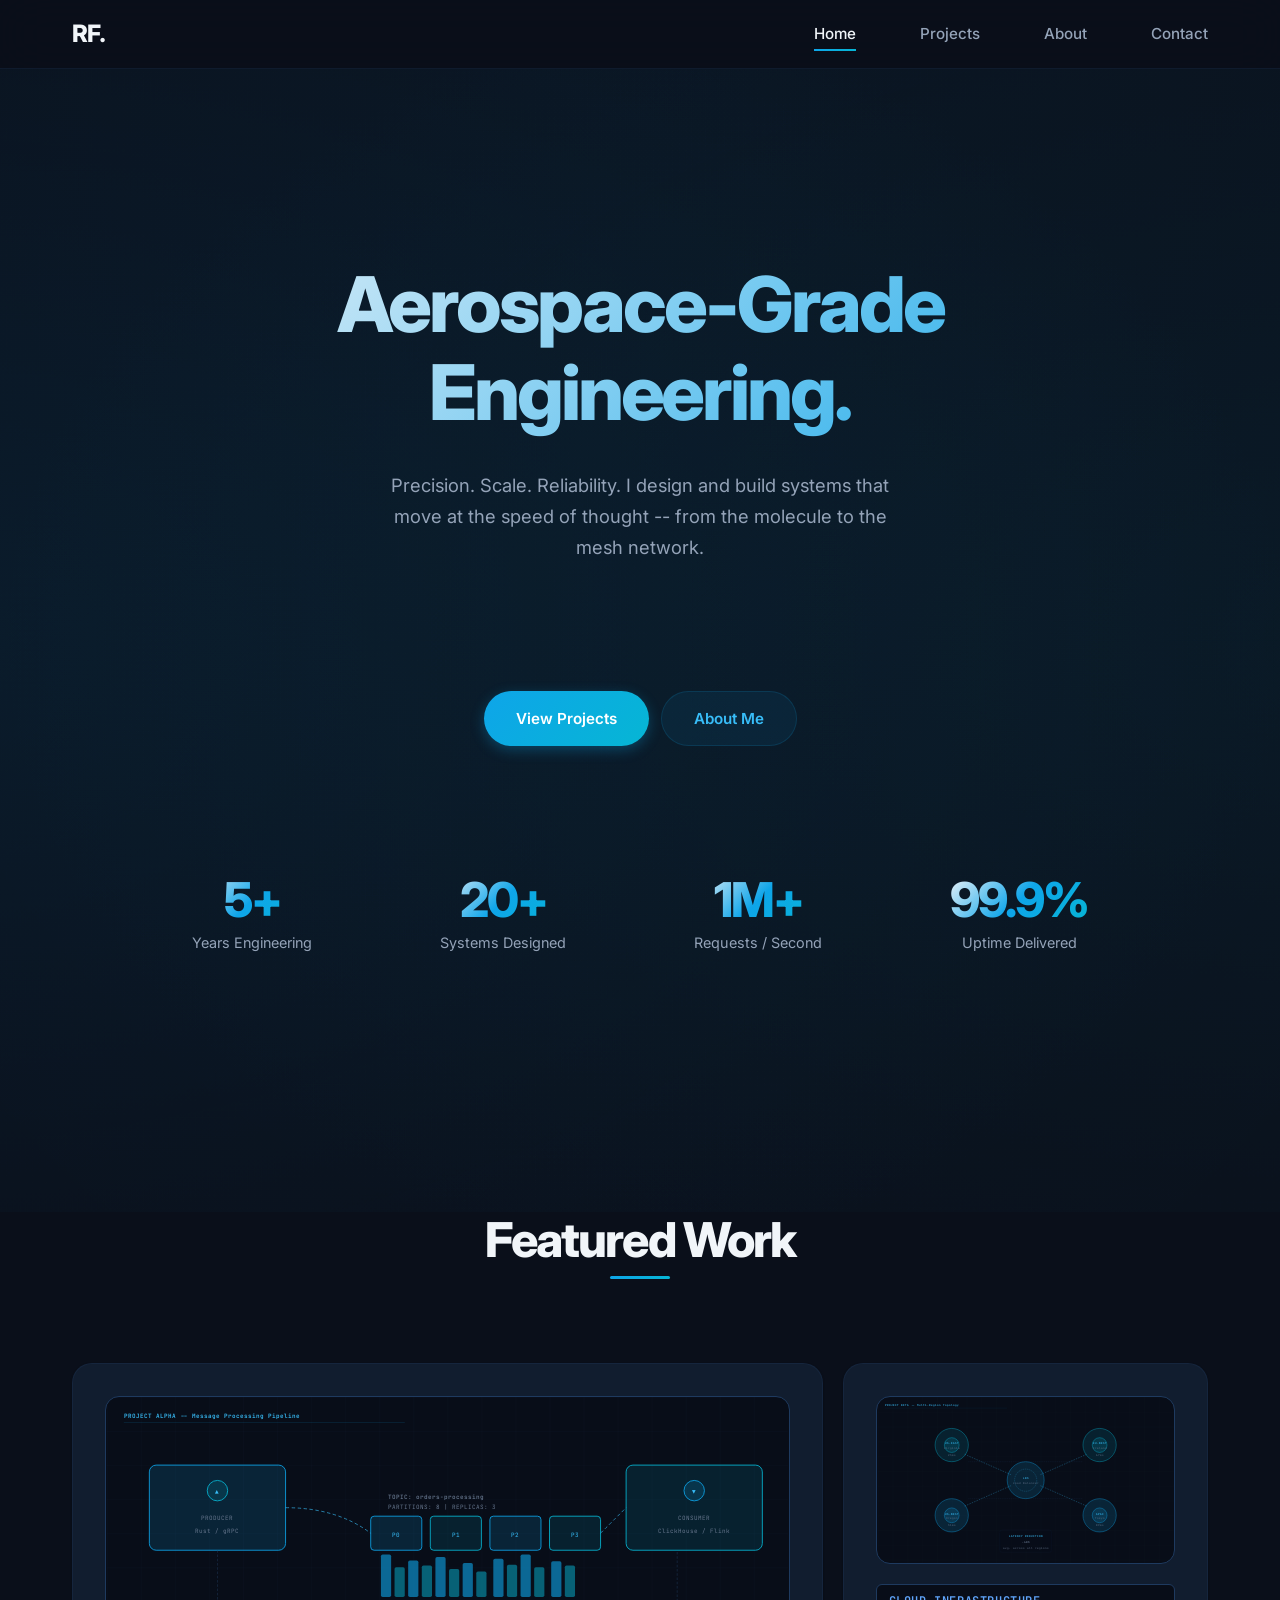
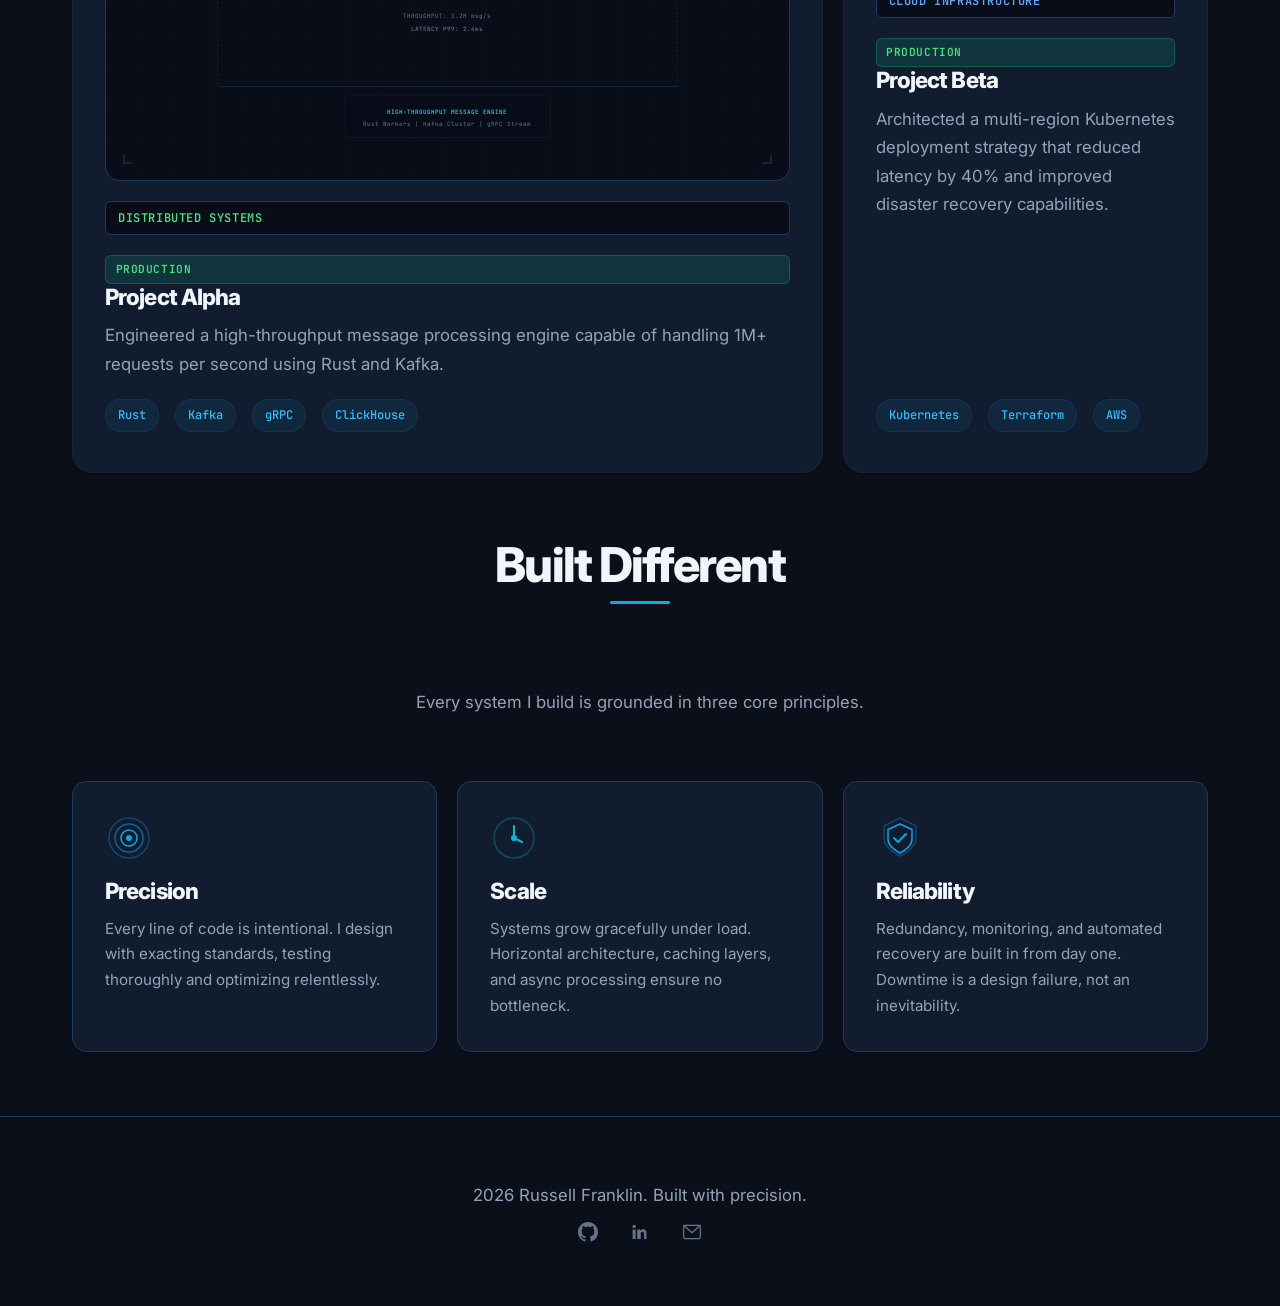
==== index.html @ c7a9e259 "Redesign portfolio with aerospace blue palette, SVG illustrations, and polished UI - Replace purple " ====
<!DOCTYPE html>
<html lang="en">
<head>
    <meta charset="UTF-8">
    <meta name="viewport" content="width=device-width, initial-scale=1.0">
    <meta name="description" content="Russell Franklin - Aerospace & Mechanical Engineering portfolio. Designing precision systems, distributed architectures, and high-performance infrastructure.">
    <title>Russell Franklin | Aerospace Engineering</title>
    <link rel="icon" type="image/svg+xml" href="data:image/svg+xml,<svg xmlns='http://www.w3.org/2000/svg' viewBox='0 0 100 100'><text y='.9em' font-size='90'>&#9881;</text></svg>">
    <link rel="stylesheet" href="css/styles.css">
    <link rel="preconnect" href="https://fonts.googleapis.com">
    <link rel="preconnect" href="https://fonts.gstatic.com" crossorigin>
    <link href="https://fonts.googleapis.com/css2?family=Inter:wght@400;500;600;800&family=JetBrains+Mono:wght@400;500&display=swap" rel="stylesheet">
</head>
<body>
    <header>
        <nav class="container">
            <a href="index.html" class="logo">RF.</a>
            <button class="hamburger" aria-label="Toggle navigation" aria-expanded="false">
                <span></span>
                <span></span>
                <span></span>
            </button>
            <ul class="nav-links">
                <li><a href="index.html" class="active">Home</a></li>
                <li><a href="projects.html">Projects</a></li>
                <li><a href="about.html">About</a></li>
                <li><a href="contact.html">Contact</a></li>
            </ul>
        </nav>
    </header>

    <main>
        <section class="hero">
            <div class="container">
                <h1>Aerospace-Grade<br>Engineering.</h1>
                <p>Precision. Scale. Reliability. I design and build systems that move at the speed of thought -- from the molecule to the mesh network.</p>
                <div class="hero-actions">
                    <a href="projects.html" class="btn btn-primary">View Projects</a>
                    <a href="about.html" class="btn btn-secondary">About Me</a>
                </div>

                <div class="stats-row">
                    <div class="stat-item">
                        <div class="stat-number">5+</div>
                        <div class="stat-label">Years Engineering</div>
                    </div>
                    <div class="stat-item">
                        <div class="stat-number">20+</div>
                        <div class="stat-label">Systems Designed</div>
                    </div>
                    <div class="stat-item">
                        <div class="stat-number">1M+</div>
                        <div class="stat-label">Requests / Second</div>
                    </div>
                    <div class="stat-item">
                        <div class="stat-number">99.9%</div>
                        <div class="stat-label">Uptime Delivered</div>
                    </div>
                </div>
            </div>
        </section>

        <section class="container">
            <div class="section-title">
                <h2>Featured Work</h2>
            </div>
            <div class="bento-grid">
                <div class="card grid-span-2">
                    <div class="project-illustration">
                        <svg viewBox="0 0 800 450" xmlns="http://www.w3.org/2000/svg">
                            <!-- Grid background -->
                            <defs>
                                <pattern id="grid1" width="40" height="40" patternUnits="userSpaceOnUse">
                                    <path d="M 40 0 L 0 0 0 40" fill="none" stroke="rgba(30,58,95,0.25)" stroke-width="0.5"/>
                                </pattern>
                            </defs>
                            <rect width="800" height="450" fill="url(#grid1)"/>

                            <!-- Title -->
                            <text x="20" y="25" class="dwg-accent-text" font-size="10" font-weight="600">PROJECT ALPHA -- Message Processing Pipeline</text>
                            <line x1="20" y1="30" x2="350" y2="30" stroke="var(--color-accent)" stroke-width="0.5" opacity="0.3"/>

                            <!-- Producer node -->
                            <rect x="50" y="80" width="160" height="100" rx="8" class="dwg-fill" fill="rgba(14,165,233,0.1)" stroke="var(--color-accent)" stroke-width="1.5"/>
                            <circle cx="130" cy="110" r="12" class="dwg-fill-teal" fill="rgba(6,182,212,0.15)" stroke="var(--color-accent-teal)" stroke-width="1"/>
                            <text x="130" y="114" class="dwg-accent-text" text-anchor="middle" font-size="8">&#9650;</text>
                            <text x="130" y="145" class="dwg-text" text-anchor="middle">PRODUCER</text>
                            <text x="130" y="160" class="dwg-text" text-anchor="middle" fill="var(--color-text-subtle)" font-size="6">Rust / gRPC</text>

                            <!-- Topic partitions -->
                            <text x="330" y="120" class="dwg-text" font-size="8" font-weight="600">TOPIC: orders-processing</text>
                            <text x="330" y="132" class="dwg-text" fill="var(--color-text-subtle)" font-size="6">PARTITIONS: 8 | REPLICAS: 3</text>

                            <!-- Partition boxes -->
                            <rect x="310" y="140" width="60" height="40" rx="4" class="dwg-fill" fill="rgba(14,165,233,0.08)" stroke="var(--color-accent)" stroke-width="1"/>
                            <text x="340" y="164" class="dwg-accent-text" text-anchor="middle" font-size="7" font-family="'JetBrains Mono', monospace">P0</text>
                            <rect x="380" y="140" width="60" height="40" rx="4" class="dwg-fill-teal" fill="rgba(6,182,212,0.08)" stroke="var(--color-accent-teal)" stroke-width="1"/>
                            <text x="410" y="164" class="dwg-accent-text" text-anchor="middle" font-size="7" font-family="'JetBrains Mono', monospace">P1</text>
                            <rect x="450" y="140" width="60" height="40" rx="4" class="dwg-fill" fill="rgba(14,165,233,0.08)" stroke="var(--color-accent)" stroke-width="1"/>
                            <text x="480" y="164" class="dwg-accent-text" text-anchor="middle" font-size="7" font-family="'JetBrains Mono', monospace">P2</text>
                            <rect x="520" y="140" width="60" height="40" rx="4" class="dwg-fill-teal" fill="rgba(6,182,212,0.08)" stroke="var(--color-accent-teal)" stroke-width="1"/>
                            <text x="550" y="164" class="dwg-accent-text" text-anchor="middle" font-size="7" font-family="'JetBrains Mono', monospace">P3</text>

                            <!-- Partition bars (throughput visualization) -->
                            <rect x="322" y="185" width="12" height="50" class="dwg-bar" rx="2"/>
                            <rect x="338" y="200" width="12" height="35" class="dwg-bar-teal" rx="2"/>
                            <rect x="354" y="192" width="12" height="43" class="dwg-bar" rx="2"/>
                            <rect x="370" y="198" width="12" height="37" class="dwg-bar-teal" rx="2"/>
                            <rect x="386" y="188" width="12" height="47" class="dwg-bar" rx="2"/>
                            <rect x="402" y="202" width="12" height="33" class="dwg-bar-teal" rx="2"/>
                            <rect x="418" y="195" width="12" height="40" class="dwg-bar" rx="2"/>
                            <rect x="434" y="205" width="12" height="30" class="dwg-bar-teal" rx="2"/>
                            <rect x="454" y="190" width="12" height="45" class="dwg-bar" rx="2"/>
                            <rect x="470" y="197" width="12" height="38" class="dwg-bar-teal" rx="2"/>
                            <rect x="486" y="185" width="12" height="50" class="dwg-bar" rx="2"/>
                            <rect x="502" y="200" width="12" height="35" class="dwg-bar-teal" rx="2"/>
                            <rect x="522" y="193" width="12" height="42" class="dwg-bar" rx="2"/>
                            <rect x="538" y="198" width="12" height="37" class="dwg-bar-teal" rx="2"/>

                            <!-- Consumer nodes -->
                            <rect x="610" y="80" width="160" height="100" rx="8" class="dwg-fill-teal" fill="rgba(6,182,212,0.1)" stroke="var(--color-accent-teal)" stroke-width="1.5"/>
                            <circle cx="690" cy="110" r="12" class="dwg-fill" fill="rgba(14,165,233,0.15)" stroke="var(--color-accent)" stroke-width="1"/>
                            <text x="690" y="114" class="dwg-accent-text" text-anchor="middle" font-size="8">&#9660;</text>
                            <text x="690" y="145" class="dwg-text" text-anchor="middle">CONSUMER</text>
                            <text x="690" y="160" class="dwg-text" text-anchor="middle" fill="var(--color-text-subtle)" font-size="6">ClickHouse / Flink</text>

                            <!-- Flow arrows -->
                            <path d="M 210 130 Q 270 130 310 160" class="dwg-accent-light" stroke-dasharray="5 3"/>
                            <path d="M 580 160 Q 600 140 610 130" class="dwg-accent-light" stroke-dasharray="5 3"/>

                            <!-- Throughput annotation -->
                            <text x="400" y="260" class="dwg-text" text-anchor="middle" font-size="8">THROUGHPUT: 1.2M msg/s</text>
                            <text x="400" y="275" class="dwg-text" text-anchor="middle" font-size="8" fill="var(--color-accent)" font-weight="500">LATENCY P99: 2.4ms</text>

                            <!-- Connection lines -->
                            <line x1="130" y1="180" x2="130" y2="340" class="dwg-line" stroke-dasharray="3 2"/>
                            <line x1="130" y1="340" x2="670" y2="340" class="dwg-line"/>
                            <line x1="670" y1="340" x2="670" y2="180" class="dwg-line" stroke-dasharray="3 2"/>

                            <!-- Bottom annotation box -->
                            <rect x="280" y="350" width="240" height="50" rx="6" fill="rgba(8,13,24,0.6)" stroke="rgba(30,58,95,0.3)" stroke-width="1"/>
                            <text x="400" y="372" class="dwg-accent-text" text-anchor="middle" font-size="7" font-weight="600">HIGH-THROUGHPUT MESSAGE ENGINE</text>
                            <text x="400" y="387" class="dwg-text" text-anchor="middle" font-size="6">Rust Workers | Kafka Cluster | gRPC Stream</text>

                            <!-- Decorative corner marks -->
                            <path d="M 20 420 L 20 430 L 30 430" class="dwg-accent" stroke-width="1" opacity="0.3"/>
                            <path d="M 780 420 L 780 430 L 770 430" class="dwg-accent" stroke-width="1" opacity="0.3"/>
                        </svg>
                    </div>
                    <span class="metric-badge" style="color: #4ade80;">Distributed Systems</span>
                    <span class="status-badge status-production">Production</span>
                    <h3>Project Alpha</h3>
                    <p>Engineered a high-throughput message processing engine capable of handling 1M+ requests per second using Rust and Kafka.</p>
                    <div style="display: flex; flex-wrap: wrap; gap: 0.5rem;">
                        <span class="tech-badge">Rust</span>
                        <span class="tech-badge">Kafka</span>
                        <span class="tech-badge">gRPC</span>
                        <span class="tech-badge">ClickHouse</span>
                    </div>
                </div>

                <div class="card">
                    <div class="project-illustration">
                        <svg viewBox="0 0 800 450" xmlns="http://www.w3.org/2000/svg">
                            <defs>
                                <pattern id="grid2" width="40" height="40" patternUnits="userSpaceOnUse">
                                    <path d="M 40 0 L 0 0 0 40" fill="none" stroke="rgba(30,58,95,0.25)" stroke-width="0.5"/>
                                </pattern>
                            </defs>
                            <rect width="800" height="450" fill="url(#grid2)"/>

                            <text x="20" y="25" class="dwg-accent-text" font-size="10" font-weight="600">PROJECT BETA -- Multi-Region Topology</text>
                            <line x1="20" y1="30" x2="350" y2="30" stroke="var(--color-accent)" stroke-width="0.5" opacity="0.3"/>

                            <!-- Central hub -->
                            <circle cx="400" cy="225" r="50" class="dwg-fill" fill="rgba(14,165,233,0.1)" stroke="var(--color-accent)" stroke-width="2"/>
                            <circle cx="400" cy="225" r="30" fill="none" stroke="var(--color-accent-light)" stroke-width="1" stroke-dasharray="4 2" opacity="0.5"/>
                            <text x="400" y="222" class="dwg-accent-text" text-anchor="middle" font-size="9" font-weight="600">LBS</text>
                            <text x="400" y="236" class="dwg-text" text-anchor="middle" font-size="6">Load Balancer</text>

                            <!-- Region circles -->
                            <!-- US-East -->
                            <circle cx="200" cy="130" r="45" class="dwg-fill-teal" fill="rgba(6,182,212,0.08)" stroke="var(--color-accent-teal)" stroke-width="1.5"/>
                            <circle cx="200" cy="130" r="20" fill="rgba(6,182,212,0.15)" stroke="var(--color-accent-teal)" stroke-width="1"/>
                            <text x="200" y="128" class="dwg-accent-text" text-anchor="middle" font-size="8" font-weight="600">US-EAST</text>
                            <text x="200" y="140" class="dwg-text" text-anchor="middle" font-size="6">Virginia</text>
                            <text x="200" y="160" class="dwg-text" text-anchor="middle" font-size="6" fill="var(--color-accent)">23ms</text>

                            <!-- US-West -->
                            <circle cx="200" cy="320" r="45" class="dwg-fill" fill="rgba(14,165,233,0.08)" stroke="var(--color-accent)" stroke-width="1.5"/>
                            <circle cx="200" cy="320" r="20" fill="rgba(14,165,233,0.15)" stroke="var(--color-accent)" stroke-width="1"/>
                            <text x="200" y="318" class="dwg-accent-text" text-anchor="middle" font-size="8" font-weight="600">US-WEST</text>
                            <text x="200" y="330" class="dwg-text" text-anchor="middle" font-size="6">Oregon</text>
                            <text x="200" y="350" class="dwg-text" text-anchor="middle" font-size="6" fill="var(--color-accent)">31ms</text>

                            <!-- EU-West -->
                            <circle cx="600" cy="130" r="45" class="dwg-fill-teal" fill="rgba(6,182,212,0.08)" stroke="var(--color-accent-teal)" stroke-width="1.5"/>
                            <circle cx="600" cy="130" r="20" fill="rgba(6,182,212,0.15)" stroke="var(--color-accent-teal)" stroke-width="1"/>
                            <text x="600" y="128" class="dwg-accent-text" text-anchor="middle" font-size="8" font-weight="600">EU-WEST</text>
                            <text x="600" y="140" class="dwg-text" text-anchor="middle" font-size="6">Ireland</text>
                            <text x="600" y="160" class="dwg-text" text-anchor="middle" font-size="6" fill="var(--color-accent)">67ms</text>

                            <!-- APAC -->
                            <circle cx="600" cy="320" r="45" class="dwg-fill" fill="rgba(14,165,233,0.08)" stroke="var(--color-accent)" stroke-width="1.5"/>
                            <circle cx="600" cy="320" r="20" fill="rgba(14,165,233,0.15)" stroke="var(--color-accent)" stroke-width="1"/>
                            <text x="600" y="318" class="dwg-accent-text" text-anchor="middle" font-size="8" font-weight="600">APAC</text>
                            <text x="600" y="330" class="dwg-text" text-anchor="middle" font-size="6">Tokyo</text>
                            <text x="600" y="350" class="dwg-text" text-anchor="middle" font-size="6" fill="var(--color-accent)">89ms</text>

                            <!-- Connection lines -->
                            <line x1="235" y1="155" x2="360" y2="210" class="dwg-accent-light" stroke-width="1"/>
                            <line x1="235" y1="295" x2="360" y2="240" class="dwg-accent-light" stroke-width="1"/>
                            <line x1="565" y1="155" x2="440" y2="210" class="dwg-accent-light" stroke-width="1"/>
                            <line x1="565" y1="295" x2="440" y2="240" class="dwg-accent-light" stroke-width="1"/>

                            <!-- Cross-regional lines -->
                            <line x1="245" y1="175" x2="555" y2="175" class="dwg-line" stroke-dasharray="3 2"/>
                            <line x1="245" y1="275" x2="555" y2="275" class="dwg-line" stroke-dasharray="3 2"/>

                            <!-- Latency stats -->
                            <rect x="330" y="360" width="140" height="60" rx="6" fill="rgba(8,13,24,0.6)" stroke="rgba(30,58,95,0.3)" stroke-width="1"/>
                            <text x="400" y="380" class="dwg-accent-text" text-anchor="middle" font-size="7" font-weight="600">LATENCY REDUCTION</text>
                            <text x="400" y="395" class="dwg-text" text-anchor="middle" font-size="14" font-weight="800" fill="var(--color-accent)">-40%</text>
                            <text x="400" y="410" class="dwg-text" text-anchor="middle" font-size="6">avg. across all regions</text>
                        </svg>
                    </div>
                    <span class="metric-badge" style="color: #60a5fa;">Cloud Infrastructure</span>
                    <span class="status-badge status-production">Production</span>
                    <h3>Project Beta</h3>
                    <p>Architected a multi-region Kubernetes deployment strategy that reduced latency by 40% and improved disaster recovery capabilities.</p>
                    <div style="display: flex; flex-wrap: wrap; gap: 0.5rem;">
                        <span class="tech-badge">Kubernetes</span>
                        <span class="tech-badge">Terraform</span>
                        <span class="tech-badge">AWS</span>
                    </div>
                </div>
            </div>
        </section>

        <section class="container">
            <div class="section-title">
                <h2>Built Different</h2>
            </div>
            <p class="text-center" style="max-width: 600px; margin: 0 auto 3rem auto;">
                Every system I build is grounded in three core principles.
            </p>
            <div class="bento-grid">
                <div class="card feature-item">
                    <svg width="48" height="48" viewBox="0 0 48 48" fill="none" xmlns="http://www.w3.org/2000/svg" style="margin-bottom: 1rem;">
                        <circle cx="24" cy="24" r="20" stroke="var(--color-accent)" stroke-width="1.5" opacity="0.3"/>
                        <circle cx="24" cy="24" r="14" stroke="var(--color-accent)" stroke-width="1.5" opacity="0.5"/>
                        <circle cx="24" cy="24" r="8" stroke="var(--color-accent)" stroke-width="1.5"/>
                        <circle cx="24" cy="24" r="3" fill="var(--color-accent)"/>
                    </svg>
                    <h3>Precision</h3>
                    <p>Every line of code is intentional. I design with exacting standards, testing thoroughly and optimizing relentlessly.</p>
                </div>
                <div class="card feature-item">
                    <svg width="48" height="48" viewBox="0 0 48 48" fill="none" xmlns="http://www.w3.org/2000/svg" style="margin-bottom: 1rem;">
                        <circle cx="24" cy="24" r="20" stroke="var(--color-accent-teal)" stroke-width="1.5" opacity="0.3"/>
                        <line x1="24" y1="12" x2="24" y2="24" stroke="var(--color-accent-teal)" stroke-width="2" stroke-linecap="round"/>
                        <line x1="24" y1="24" x2="32" y2="28" stroke="var(--color-accent-teal)" stroke-width="2" stroke-linecap="round"/>
                        <circle cx="24" cy="24" r="3" fill="var(--color-accent-teal)"/>
                    </svg>
                    <h3>Scale</h3>
                    <p>Systems grow gracefully under load. Horizontal architecture, caching layers, and async processing ensure no bottleneck.</p>
                </div>
                <div class="card feature-item">
                    <svg width="48" height="48" viewBox="0 0 48 48" fill="none" xmlns="http://www.w3.org/2000/svg" style="margin-bottom: 1rem;">
                        <path d="M24 4L8 12v12c0 11 16 18 16 18s16-7 16-18V12L24 4z" stroke="var(--color-accent)" stroke-width="1.5" stroke-linejoin="round" opacity="0.3"/>
                        <path d="M24 10L12 15.5v9.5c0 8.5 12 14 12 14s12-5.5 12-14V15.5L24 10z" stroke="var(--color-accent)" stroke-width="1.5" stroke-linejoin="round"/>
                        <path d="M18 24l4 4 8-8" stroke="var(--color-accent)" stroke-width="2" stroke-linecap="round" stroke-linejoin="round"/>
                    </svg>
                    <h3>Reliability</h3>
                    <p>Redundancy, monitoring, and automated recovery are built in from day one. Downtime is a design failure, not an inevitability.</p>
                </div>
            </div>
        </section>
    </main>

    <footer>
        <div class="container">
            <p>2026 Russell Franklin. Built with precision.</p>
            <div class="footer-links">
                <a href="https://github.com/russellfranklin" target="_blank" rel="noopener noreferrer" aria-label="GitHub">
                    <svg width="20" height="20" viewBox="0 0 24 24" fill="currentColor" xmlns="http://www.w3.org/2000/svg">
                        <path d="M12 0C5.37 0 0 5.37 0 12c0 5.31 3.435 9.795 8.205 11.385.6.105.825-.255.825-.57 0-.285-.015-1.23-.015-2.235-3.015.555-3.795-.735-4.035-1.41-.135-.345-.72-1.41-1.23-1.695-.42-.225-1.02-.78-.015-.795.945-.015 1.62.87 1.845 1.23 1.08 1.815 2.805 1.305 3.495.99.105-.78.42-1.305.765-1.605-2.67-.3-5.46-1.335-5.46-5.925 0-1.305.465-2.385 1.23-3.225-.12-.3-.54-1.53.12-3.18 0 0 1.005-.315 3.3 1.23.96-.27 1.98-.405 3-.405s2.04.135 3 .405c2.295-1.56 3.3-1.23 3.3-1.23.66 1.65.24 2.88.12 3.18.765.84 1.23 1.905 1.23 3.225 0 4.605-2.805 5.625-5.475 5.925.435.375.81 1.095.81 2.22 0 1.605-.015 2.895-.015 3.3 0 .315.225.69.825.57A12.02 12.02 0 0024 12c0-6.63-5.37-12-12-12z"/>
                    </svg>
                </a>
                <a href="https://linkedin.com/in/russellfranklin" target="_blank" rel="noopener noreferrer" aria-label="LinkedIn">
                    <svg width="20" height="20" viewBox="0 0 24 24" fill="currentColor" xmlns="http://www.w3.org/2000/svg">
                        <path d="M20.447 20.452h-3.554v-5.569c0-1.328-.027-3.047-1.858-3.047-1.853 0-2.136 1.445-2.136 2.939v5.677H8.648V8.89h3.416v1.561h.046c.477-.9 1.637-1.852 3.371-1.852 3.601 0 4.267 2.371 4.267 5.455v6.408zM4.94 7.347a2.048 2.048 0 11-.001-4.097 2.048 2.048 0 01.001 4.097zM6.72 20.452H3.167V8.89h3.553v11.562H6.72z"/>
                    </svg>
                </a>
                <a href="mailto:hello@russellfranklin.github.io" aria-label="Email">
                    <svg width="20" height="20" viewBox="0 0 24 24" fill="none" stroke="currentColor" stroke-width="1.5" stroke-linecap="round" stroke-linejoin="round" xmlns="http://www.w3.org/2000/svg">
                        <rect x="2" y="4" width="20" height="16" rx="2"/>
                        <path d="M22 4L12 13 2 4"/>
                    </svg>
                </a>
            </div>
        </div>
    </footer>

    <script src="js/main.js"></script>
</body>
</html>
---- css/styles.css ----
:root {
  /* Aerospace Blue + Teal Palette */
  --color-bg: #0a0f1a;
  --color-bg-secondary: #0f1a2e;
  --color-bg-dark: #080d18;
  --color-surface: #111d2f;
  --color-surface-light: #1a2d48;
  --color-border: #1e3a5f;
  --color-border-light: #254064;
  --color-accent: #0ea5e9;
  --color-accent-light: #38bdf8;
  --color-accent-teal: #06b6d4;
  --color-accent-glow: rgba(14, 165, 233, 0.3);
  --color-success: #10b981;
  --color-info: #3b82f6;

  /* Gradients */
  --gradient-accent: linear-gradient(135deg, #0ea5e9, #06b6d4);
  --gradient-text: linear-gradient(135deg, #f1f5f9 0%, #0ea5e9 50%, #06b6d4 100%);
  --gradient-text-subtle: linear-gradient(135deg, #94a3b8 0%, #0ea5e9 100%);

  /* Text */
  --color-text-main: #f1f5f9;
  --color-text-muted: #94a3b8;
  --color-text-subtle: #64748b;

  /* Typography */
  --font-main: 'Inter', system-ui, -apple-system, sans-serif;
  --font-mono: 'JetBrains Mono', 'Fira Code', monospace;

  /* Spacing */
  --spacing-xs: 0.5rem;
  --spacing-sm: 0.75rem;
  --spacing-md: 1.25rem;
  --spacing-lg: 2rem;
  --spacing-xl: 4rem;
  --spacing-2xl: 8rem;
  --spacing-3xl: 12rem;

  /* Shadows */
  --shadow-subtle: 0 1px 2px rgba(0, 0, 0, 0.4);
  --shadow-card: 0 4px 24px rgba(0, 0, 0, 0.2);
  --shadow-card-hover: 0 12px 40px rgba(14, 165, 233, 0.12);
  --shadow-button: 0 4px 14px rgba(14, 165, 233, 0.3);
  --shadow-button-hover: 0 8px 25px rgba(14, 165, 233, 0.45);

  /* Transitions */
  --transition-fast: 0.2s ease;
  --transition-smooth: 0.4s cubic-bezier(0.4, 0, 0.2, 1);
  --transition-slow: 0.6s cubic-bezier(0.4, 0, 0.2, 1);

  /* Border Radius */
  --radius-sm: 6px;
  --radius-md: 10px;
  --radius-lg: 14px;
  --radius-xl: 20px;
  --radius-full: 9999px;

  /* Grid */
  --grid-gap: 1.25rem;
  --grid-gap-lg: 1.75rem;
}

/* Reset & Base */
*,
*::before,
*::after {
  margin: 0;
  padding: 0;
  box-sizing: border-box;
}

html {
  scroll-behavior: smooth;
}

body {
  background: var(--color-bg);
  color: var(--color-text-main);
  font-family: var(--font-main);
  font-size: 16px;
  line-height: 1.7;
  overflow-x: hidden;
  -webkit-font-smoothing: antialiased;
  -moz-osx-font-smoothing: grayscale;
}

/* Typography Scale */
h1, h2, h3, h4, h5, h6 {
  font-weight: 800;
  letter-spacing: -0.04em;
  line-height: 1.15;
  color: var(--color-text-main);
  margin-bottom: var(--spacing-md);
}

h1 {
  font-size: clamp(2.75rem, 6vw, 5rem);
}

h2 {
  font-size: clamp(2rem, 4vw, 3rem);
}

h3 {
  font-size: clamp(1.25rem, 2vw, 1.5rem);
}

p {
  color: var(--color-text-muted);
  font-size: 1.05rem;
  margin-bottom: var(--spacing-md);
}

a {
  color: inherit;
  text-decoration: none;
  transition: color var(--transition-fast);
}

img,
video {
  max-width: 100%;
  height: auto;
  display: block;
}

/* Container */
.container {
  width: 100%;
  max-width: 1200px;
  margin: 0 auto;
  padding: 0 var(--spacing-lg);
}

/* Header & Navigation */
header {
  position: sticky;
  top: 0;
  z-index: 100;
  background: rgba(10, 15, 26, 0.9);
  backdrop-filter: blur(24px);
  -webkit-backdrop-filter: blur(24px);
  border-bottom: 1px solid rgba(30, 58, 95, 0.3);
  padding: 0.85rem 0;
}

nav {
  display: flex;
  justify-content: space-between;
  align-items: center;
}

.logo {
  font-weight: 800;
  font-size: 1.5rem;
  color: var(--color-text-main);
  letter-spacing: -0.05em;
  transition: transform var(--transition-fast);
}

.logo:hover {
  transform: scale(1.05);
  color: var(--color-accent);
}

/* Hamburger Menu */
.hamburger {
  display: none;
  flex-direction: column;
  gap: 5px;
  background: none;
  border: none;
  cursor: pointer;
  padding: 5px;
  z-index: 101;
}

.hamburger span {
  width: 25px;
  height: 2px;
  background: var(--color-text-main);
  border-radius: 2px;
  transition: all var(--transition-fast);
}

.hamburger.active span:nth-child(1) {
  transform: rotate(45deg) translate(5px, 5px);
}

.hamburger.active span:nth-child(2) {
  opacity: 0;
}

.hamburger.active span:nth-child(3) {
  transform: rotate(-45deg) translate(5px, -5px);
}

/* Desktop Navigation */
.nav-links {
  display: flex;
  gap: var(--spacing-xl);
  list-style: none;
  align-items: center;
}

.nav-links a {
  color: var(--color-text-muted);
  font-weight: 500;
  font-size: 0.95rem;
  position: relative;
  padding: 0.5rem 0;
}

.nav-links a::after {
  content: '';
  position: absolute;
  bottom: 0;
  left: 0;
  width: 0;
  height: 2px;
  background: var(--gradient-accent);
  transition: width var(--transition-smooth);
}

.nav-links a:hover,
.nav-links a.active {
  color: var(--color-text-main);
}

.nav-links a:hover::after,
.nav-links a.active::after {
  width: 100%;
}

/* Mobile Navigation */
@media (max-width: 768px) {
  .hamburger {
    display: flex;
  }

  .nav-links {
    position: fixed;
    top: 60px;
    left: 0;
    right: 0;
    background: var(--color-bg-secondary);
    flex-direction: column;
    padding: var(--spacing-lg);
    gap: 1rem;
    transform: translateX(100%);
    transition: transform var(--transition-smooth);
    border-bottom: 1px solid var(--color-border);
  }

  .nav-links.active {
    transform: translateX(0);
  }

  .nav-links a {
    padding: 0.75rem 0;
    border-bottom: 1px solid var(--color-border);
  }

  .nav-links a:last-child {
    border-bottom: none;
  }
}

/* Hero Section */
.hero {
  position: relative;
  padding: var(--spacing-3xl) 0 var(--spacing-2xl) 0;
  text-align: center;
  overflow: hidden;
}

.hero::before {
  content: '';
  position: absolute;
  top: -50%;
  left: -50%;
  width: 200%;
  height: 200%;
  background:
    radial-gradient(ellipse at 20% 50%, rgba(14, 165, 233, 0.08) 0%, transparent 50%),
    radial-gradient(ellipse at 80% 50%, rgba(6, 182, 212, 0.06) 0%, transparent 50%),
    radial-gradient(ellipse at 50% 20%, rgba(14, 165, 233, 0.04) 0%, transparent 60%);
  animation: aurora 20s ease-in-out infinite;
  z-index: -1;
}

@keyframes aurora {
  0%, 100% { transform: translate(0, 0) rotate(0deg); }
  25% { transform: translate(2%, -3%) rotate(2deg); }
  50% { transform: translate(-2%, 2%) rotate(-1deg); }
  75% { transform: translate(3%, 1%) rotate(1deg); }
}

.hero h1 {
  background: var(--gradient-text);
  -webkit-background-clip: text;
  -webkit-text-fill-color: transparent;
  background-clip: text;
  background-size: 200% 200%;
  animation: gradientShift 8s ease-in-out infinite;
  margin-bottom: var(--spacing-lg);
  letter-spacing: -0.04em;
}

@keyframes gradientShift {
  0%, 100% { background-position: 0% 50%; }
  50% { background-position: 100% 50%; }
}

.hero p {
  max-width: 540px;
  margin: 0 auto var(--spacing-2xl) auto;
  font-size: 1.15rem;
  line-height: 1.7;
  color: var(--color-text-muted);
}

/* Button Styles */
.btn {
  display: inline-flex;
  align-items: center;
  justify-content: center;
  padding: 0.85rem 2rem;
  border-radius: var(--radius-full);
  font-weight: 600;
  font-size: 0.95rem;
  cursor: pointer;
  border: none;
  transition: all var(--transition-smooth);
  text-decoration: none;
}

.btn:focus {
  outline: none;
}

.btn:focus-visible {
  outline: 2px solid var(--color-accent);
  outline-offset: 2px;
}

.btn-primary {
  background: var(--gradient-accent);
  color: white;
  box-shadow: var(--shadow-button);
}

.btn-primary:hover {
  background: linear-gradient(135deg, #38bdf8, #22d3ee);
  transform: translateY(-2px);
  box-shadow: var(--shadow-button-hover);
}

.btn-secondary {
  background: rgba(14, 165, 233, 0.08);
  color: var(--color-accent-light);
  border: 1px solid rgba(14, 165, 233, 0.15);
}

.btn-secondary:hover {
  background: rgba(14, 165, 233, 0.15);
  border-color: var(--color-accent);
  transform: translateY(-2px);
}

.btn-secondary:active {
  transform: translateY(0);
}

/* Buttons Group */
.hero-actions {
  display: flex;
  gap: var(--spacing-sm);
  justify-content: center;
  flex-wrap: wrap;
}

/* Section Padding */
section {
  padding: var(--spacing-2xl) 0;
}

/* Bento Grid Layout */
.bento-grid {
  display: grid;
  grid-template-columns: repeat(auto-fit, minmax(280px, 1fr));
  gap: var(--grid-gap);
  margin: var(--spacing-xl) 0;
}

.card {
  background: var(--color-surface);
  border: 1px solid rgba(30, 58, 95, 0.3);
  border-radius: var(--radius-xl);
  padding: var(--spacing-lg);
  transition: all var(--transition-smooth);
  box-shadow: var(--shadow-subtle);
  display: flex;
  flex-direction: column;
  position: relative;
  overflow: hidden;
}

.card::before {
  content: '';
  position: absolute;
  top: 0;
  left: 0;
  right: 0;
  height: 3px;
  background: var(--gradient-accent);
  opacity: 0;
  transition: opacity var(--transition-fast);
}

.card:hover {
  transform: translateY(-6px);
  border-color: rgba(14, 165, 233, 0.4);
  box-shadow: var(--shadow-card-hover);
}

.card:hover::before {
  opacity: 1;
}

/* Card Content */
.card h3 {
  margin-bottom: var(--spacing-sm);
  font-size: 1.4rem;
}

.card p {
  margin-bottom: var(--spacing-md);
  flex-grow: 1;
}

/* Metric Overlay Badge */
.metric-badge {
  display: inline-block;
  background: var(--color-bg-dark);
  color: var(--color-accent);
  font-family: var(--font-mono);
  font-size: 0.75rem;
  font-weight: 600;
  padding: 0.35rem 0.75rem;
  border-radius: var(--radius-sm);
  border: 1px solid var(--color-border);
  margin-bottom: var(--spacing-md);
  text-transform: uppercase;
  letter-spacing: 0.05em;
}

/* Tech Stack Badge */
.tech-badge {
  display: inline-flex;
  align-items: center;
  background: rgba(14, 165, 233, 0.08);
  color: var(--color-accent-light);
  font-family: var(--font-mono);
  font-size: 0.75rem;
  font-weight: 500;
  padding: 0.35rem 0.75rem;
  border-radius: var(--radius-full);
  border: 1px solid rgba(14, 165, 233, 0.12);
  margin-right: 0.5rem;
  margin-bottom: 0.5rem;
}

/* Status Badge */
.status-badge {
  display: inline-flex;
  align-items: center;
  gap: 0.35rem;
  font-family: var(--font-mono);
  font-size: 0.7rem;
  font-weight: 600;
  padding: 0.25rem 0.6rem;
  border-radius: var(--radius-sm);
  text-transform: uppercase;
  letter-spacing: 0.05em;
}

.status-production {
  background: rgba(16, 185, 129, 0.15);
  color: #4ade80;
  border: 1px solid rgba(16, 185, 129, 0.3);
}

.status-beta {
  background: rgba(59, 130, 246, 0.15);
  color: #60a5fa;
  border: 1px solid rgba(59, 130, 246, 0.3);
}

.status-archived {
  background: rgba(107, 114, 128, 0.15);
  color: #94a3b8;
  border: 1px solid rgba(107, 114, 128, 0.3);
}

/* Grid Span Classes */
.card span {
  grid-column: span 1;
}

@media (min-width: 768px) {
  .card.grid-span-2 {
    grid-column: span 2;
  }

  .card.grid-span-3 {
    grid-column: span 3;
  }
}

/* Card Animation */
.card {
  opacity: 0;
  transform: translateY(20px);
  transition: opacity 0.6s cubic-bezier(0.22, 1, 0.36, 1),
              transform 0.6s cubic-bezier(0.22, 1, 0.36, 1),
              box-shadow 0.4s ease;
}

.card.visible {
  opacity: 1;
  transform: translateY(0);
}

/* About Page Timeline */
.timeline {
  position: relative;
  padding: var(--spacing-lg) 0;
}

.timeline::before {
  content: '';
  position: absolute;
  left: 20px;
  top: 0;
  bottom: 0;
  width: 2px;
  background: var(--color-border);
}

.timeline-item {
  position: relative;
  padding-left: 50px;
  margin-bottom: var(--spacing-lg);
}

.timeline-item::before {
  content: '';
  position: absolute;
  left: 11px;
  top: 5px;
  width: 16px;
  height: 16px;
  background: var(--gradient-accent);
  border-radius: 50%;
  border: 3px solid var(--color-bg);
  box-shadow: 0 0 0 4px rgba(14, 165, 233, 0.15);
}

.timeline-date {
  font-family: var(--font-mono);
  font-size: 0.8rem;
  color: var(--color-accent);
  margin-bottom: 0.25rem;
}

.timeline-position {
  font-size: 0.85rem;
  color: var(--color-text-subtle);
  font-style: italic;
}

.timeline-title {
  font-size: 1.1rem;
  font-weight: 600;
  color: var(--color-text-main);
  margin-bottom: 0.25rem;
}

.timeline-description {
  font-size: 0.95rem;
  color: var(--color-text-muted);
}

/* Feature Grid */
.feature-grid {
  display: grid;
  grid-template-columns: repeat(2, 1fr);
  gap: var(--grid-gap);
}

.feature-item {
  background: var(--color-surface);
  border: 1px solid var(--color-border);
  border-radius: var(--radius-lg);
  padding: var(--spacing-lg);
  transition: all var(--transition-smooth);
}

.feature-item:hover {
  border-color: var(--color-accent);
  transform: translateY(-3px);
  box-shadow: var(--shadow-card-hover);
}

.feature-item h4 {
  font-size: 1.1rem;
  margin-bottom: 0.5rem;
}

.feature-item p {
  font-size: 0.95rem;
  margin-bottom: 0;
}

/* Contact Section */
.contact-cards {
  display: grid;
  grid-template-columns: repeat(auto-fit, minmax(250px, 1fr));
  gap: var(--grid-gap);
}

/* Footer */
footer {
  padding: var(--spacing-xl) 0;
  text-align: center;
  border-top: 1px solid var(--color-border);
  margin-top: var(--spacing-xl);
  color: var(--color-text-subtle);
  font-size: 0.9rem;
}

footer p {
  margin: 0;
}

/* Section Titles */
.section-title {
  text-align: center;
  margin-bottom: var(--spacing-xl);
}

.section-title h2 {
  position: relative;
  display: inline-block;
  padding-bottom: 0.75rem;
}

.section-title h2::after {
  content: '';
  position: absolute;
  bottom: 0;
  left: 50%;
  transform: translateX(-50%);
  width: 60px;
  height: 3px;
  background: var(--gradient-accent);
  border-radius: 2px;
}

/* Stats Row */
.stats-row {
  display: flex;
  justify-content: center;
  gap: var(--spacing-2xl);
  flex-wrap: wrap;
  margin: var(--spacing-2xl) 0;
}

.stat-number {
  font-size: 3rem;
  font-weight: 800;
  letter-spacing: -0.04em;
  background: var(--gradient-text);
  -webkit-background-clip: text;
  -webkit-text-fill-color: transparent;
  background-clip: text;
  line-height: 1.1;
}

.stat-label {
  font-size: 0.9rem;
  color: var(--color-text-muted);
  margin-top: 0.25rem;
}

/* Skill Bars */
.skill-bar {
  height: 6px;
  background: var(--color-bg-dark);
  border-radius: var(--radius-sm);
  overflow: hidden;
  margin-top: 0.5rem;
}

.skill-bar-fill {
  height: 100%;
  background: var(--gradient-accent);
  border-radius: var(--radius-sm);
  width: 0;
  transition: width 1.2s cubic-bezier(0.4, 0, 0.2, 1);
}

.skills-list {
  display: grid;
  grid-template-columns: repeat(auto-fit, minmax(200px, 1fr));
  gap: 1rem;
}

.skill-item {
  display: flex;
  flex-direction: column;
  gap: 0.25rem;
}

.skill-label {
  display: flex;
  justify-content: space-between;
  font-size: 0.85rem;
  color: var(--color-text-muted);
  font-family: var(--font-mono);
}

.skill-label span:last-child {
  color: var(--color-accent);
}

/* Project Illustration Container */
.project-illustration {
  width: 100%;
  aspect-ratio: 16/9;
  background: var(--color-bg-dark);
  border-radius: var(--radius-lg);
  border: 1px solid var(--color-border);
  margin-bottom: var(--spacing-md);
  overflow: hidden;
  display: flex;
  align-items: center;
  justify-content: center;
}

.project-illustration svg {
  width: 100%;
  height: 100%;
}

/* Engineering Diagram SVG Styles */
.dwg-grid { stroke: rgba(30, 58, 95, 0.35); stroke-width: 0.3; fill: none; }
.dwg-line { stroke: var(--color-border-light); stroke-width: 0.5; fill: none; }
.dwg-accent { stroke: var(--color-accent); stroke-width: 1.5; fill: none; }
.dwg-accent-light { stroke: var(--color-accent-light); stroke-width: 0.75; fill: none; stroke-dasharray: 4 3; }
.dwg-fill { fill: rgba(14, 165, 233, 0.15); stroke: var(--color-accent); stroke-width: 1; }
.dwg-fill-teal { fill: rgba(6, 182, 212, 0.12); stroke: var(--color-accent-teal); stroke-width: 1; }
.dwg-accent-solid { fill: var(--color-accent); }
.dwg-teal-solid { fill: var(--color-accent-teal); }
.dwg-text { fill: var(--color-text-subtle); font-family: 'JetBrains Mono', monospace; font-size: 7px; }
.dwg-accent-text { fill: var(--color-accent-light); font-family: 'JetBrains Mono', monospace; font-size: 7px; }
.dwg-bar { fill: rgba(14, 165, 233, 0.6); }
.dwg-bar-teal { fill: rgba(6, 182, 212, 0.5); }

/* Contact Form */
.contact-form {
  max-width: 560px;
  margin: var(--spacing-2xl) auto 0;
}

.form-group {
  margin-bottom: 1.25rem;
}

.form-group label {
  display: block;
  font-size: 0.9rem;
  font-weight: 500;
  color: var(--color-text-muted);
  margin-bottom: 0.5rem;
}

.form-group input,
.form-group textarea,
.form-group select {
  width: 100%;
  padding: 0.85rem 1rem;
  background: var(--color-surface);
  border: 1px solid var(--color-border);
  border-radius: var(--radius-md);
  color: var(--color-text-main);
  font-family: var(--font-main);
  font-size: 1rem;
  transition: border-color var(--transition-fast), box-shadow var(--transition-fast);
}

.form-group input:focus,
.form-group textarea:focus,
.form-group select:focus {
  outline: none;
  border-color: var(--color-accent);
  box-shadow: 0 0 0 3px rgba(14, 165, 233, 0.1);
}

.form-group textarea {
  min-height: 140px;
  resize: vertical;
}

.form-group input::placeholder,
.form-group textarea::placeholder {
  color: var(--color-text-subtle);
}

.form-success {
  display: none;
  text-align: center;
  padding: 1.5rem;
  background: rgba(16, 185, 129, 0.1);
  border: 1px solid rgba(16, 185, 129, 0.3);
  border-radius: var(--radius-md);
  color: var(--color-success);
  font-weight: 500;
}

.form-success.show {
  display: block;
}

/* Footer Social Links */
.footer-links {
  display: flex;
  justify-content: center;
  gap: var(--spacing-lg);
  margin-top: var(--spacing-sm);
}

.footer-links a {
  color: var(--color-text-subtle);
  transition: color var(--transition-fast), transform var(--transition-fast);
  display: inline-flex;
  align-items: center;
}

.footer-links a:hover {
  color: var(--color-accent);
  transform: translateY(-2px);
}

/* Responsive Breakpoints */
@media (max-width: 768px) {
  .hero {
    padding: var(--spacing-2xl) 0 var(--spacing-xl) 0;
  }

  .hero p {
    font-size: 1.05rem;
  }

  .btn {
    width: 100%;
  }

  .hero-actions {
    flex-direction: column;
  }

  .hero-actions .btn {
    width: 100%;
  }

  .hero-actions .btn-secondary {
    margin-top: 0.5rem;
  }

  .bento-grid {
    grid-template-columns: 1fr;
    gap: var(--spacing-md);
  }

  .feature-grid {
    grid-template-columns: 1fr;
  }

  .contact-cards {
    grid-template-columns: 1fr;
  }

  section {
    padding: var(--spacing-xl) 0;
  }

  .timeline::before {
    left: 15px;
  }

  .timeline-item {
    padding-left: 40px;
  }

  .timeline-item::before {
    left: 4px;
    width: 12px;
    height: 12px;
  }

  .stats-row {
    gap: var(--spacing-lg);
  }

  .stat-number {
    font-size: 2.25rem;
  }

  .footer-links {
    gap: var(--spacing-md);
  }
}

/* Utility Classes */
.text-center {
  text-align: center;
}

.mt-sm {
  margin-top: var(--spacing-sm);
}

.mt-md {
  margin-top: var(--spacing-md);
}

.mb-sm {
  margin-bottom: var(--spacing-sm);
}

.mb-md {
  margin-bottom: var(--spacing-md);
}

/* Scrollbar Styling */
::-webkit-scrollbar {
  width: 10px;
}

::-webkit-scrollbar-track {
  background: var(--color-bg);
}

::-webkit-scrollbar-thumb {
  background: var(--color-border-light);
  border-radius: 5px;
}

::-webkit-scrollbar-thumb:hover {
  background: var(--color-accent);
}
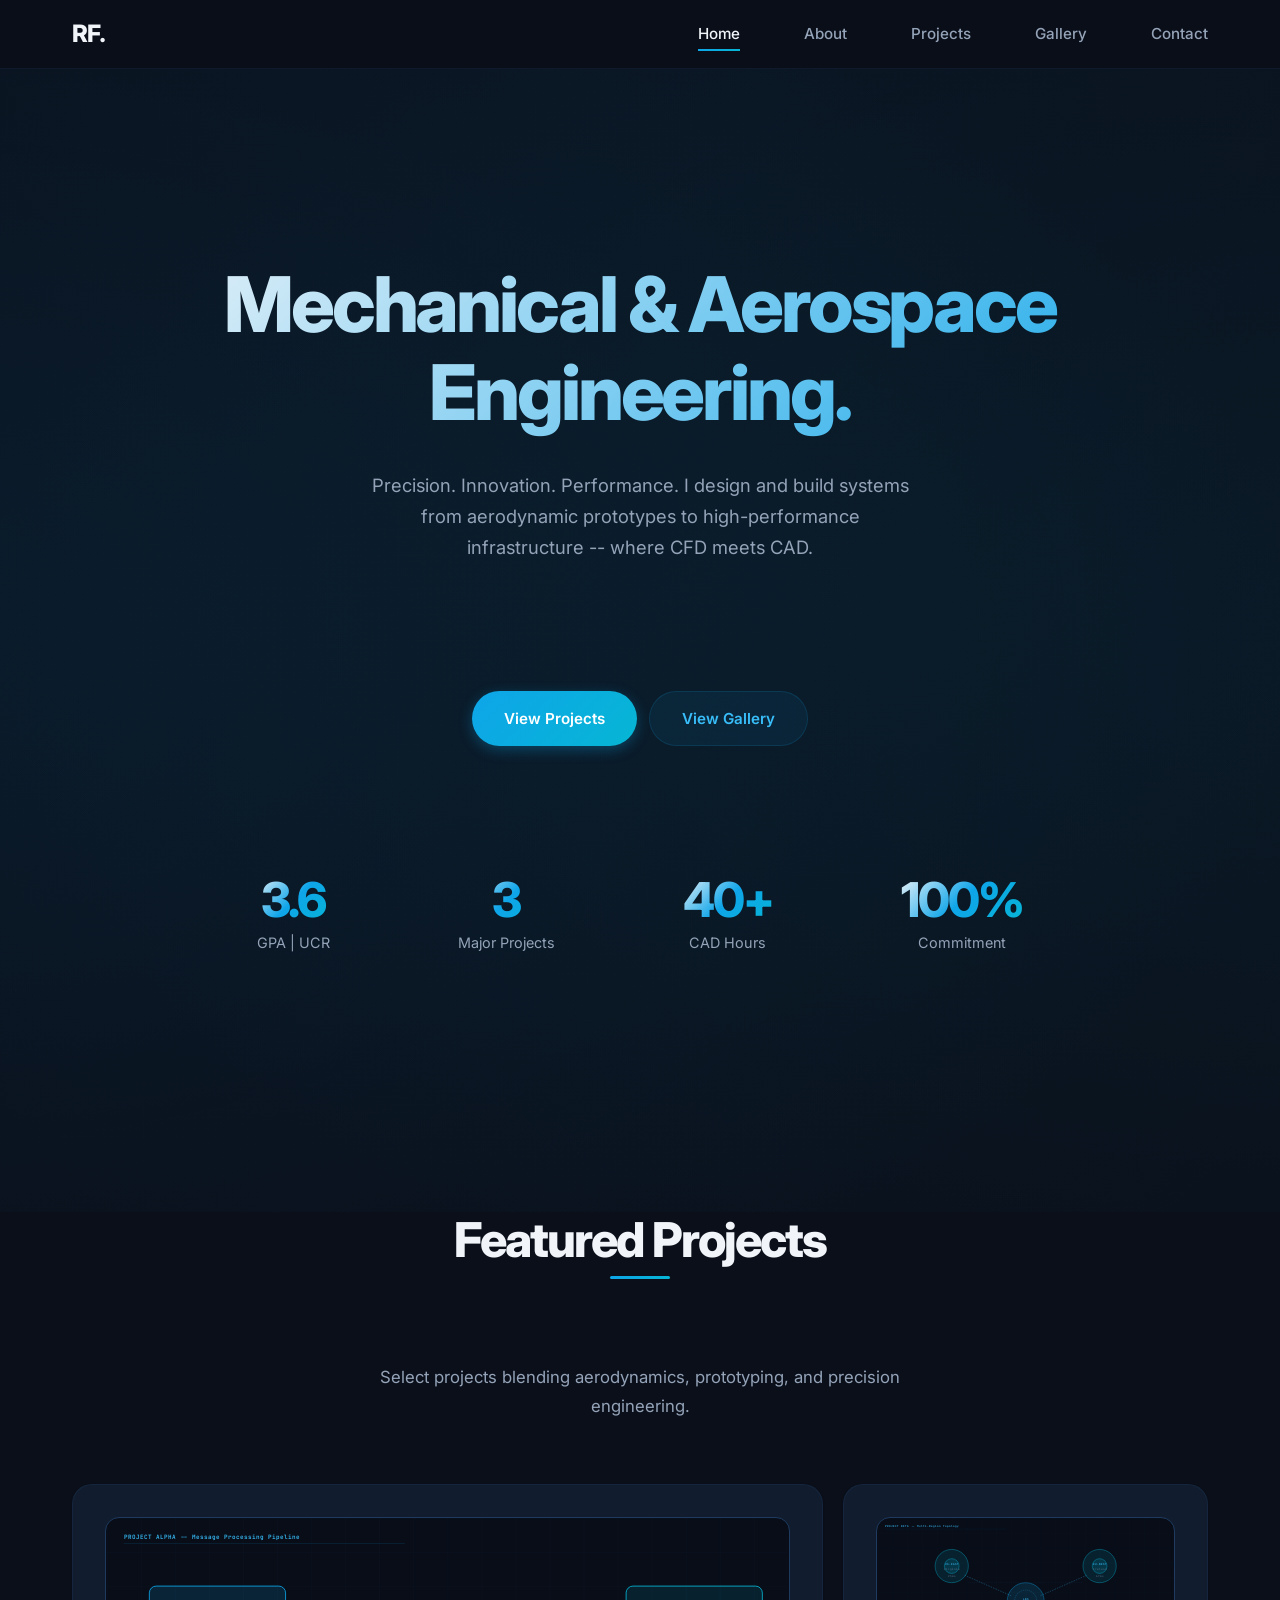
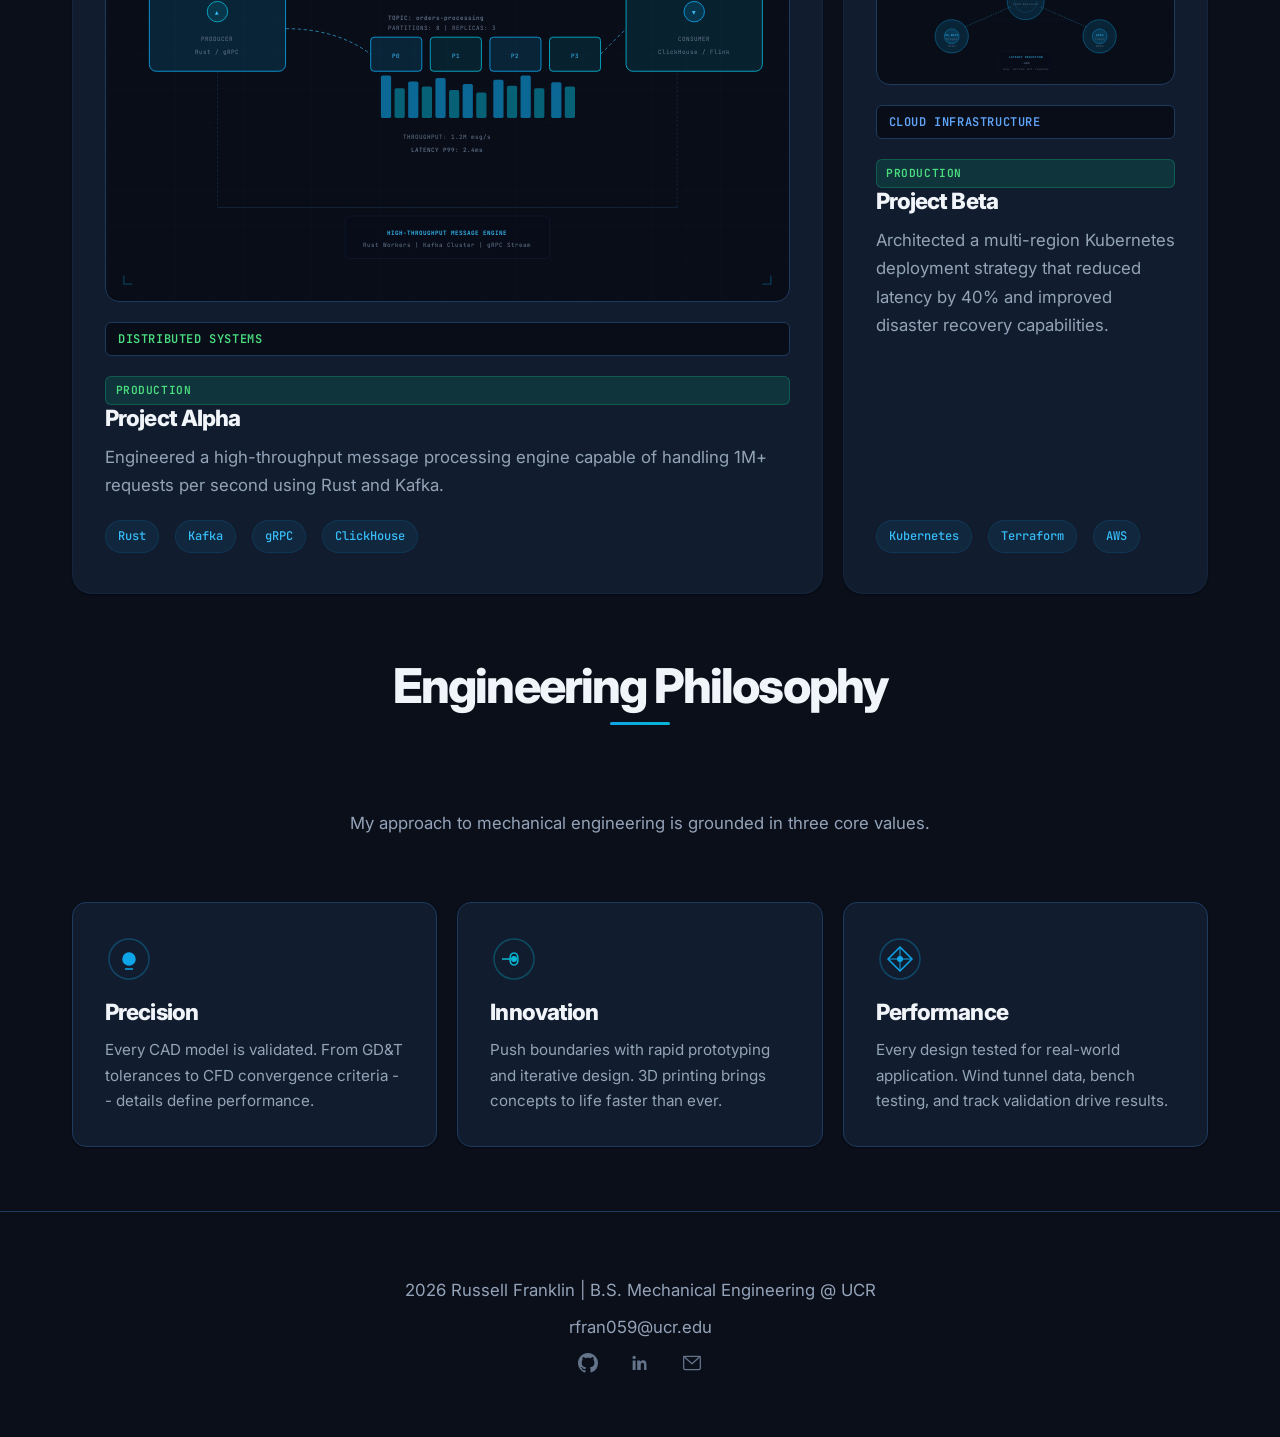
==== commit 20312148: "Update portfolio with mechanical engineering content and gallery page - Updated navigation to includ" ====
--- a/index.html
+++ b/index.html
@@ -3,8 +3,8 @@
 <head>
     <meta charset="UTF-8">
     <meta name="viewport" content="width=device-width, initial-scale=1.0">
-    <meta name="description" content="Russell Franklin - Aerospace & Mechanical Engineering portfolio. Designing precision systems, distributed architectures, and high-performance infrastructure.">
-    <title>Russell Franklin | Aerospace Engineering</title>
+    <meta name="description" content="Russell Franklin - Mechanical & Aerospace Engineering portfolio. Designing precision systems from aerodynamic prototypes to high-performance infrastructure.">
+    <title>Russell Franklin | Mechanical Engineering</title>
     <link rel="icon" type="image/svg+xml" href="data:image/svg+xml,<svg xmlns='http://www.w3.org/2000/svg' viewBox='0 0 100 100'><text y='.9em' font-size='90'>&#9881;</text></svg>">
     <link rel="stylesheet" href="css/styles.css">
     <link rel="preconnect" href="https://fonts.googleapis.com">
@@ -22,8 +22,9 @@
             </button>
             <ul class="nav-links">
                 <li><a href="index.html" class="active">Home</a></li>
+                <li><a href="about.html">About</a></li>
                 <li><a href="projects.html">Projects</a></li>
-                <li><a href="about.html">About</a></li>
+                <li><a href="gallery.html">Gallery</a></li>
                 <li><a href="contact.html">Contact</a></li>
             </ul>
         </nav>
@@ -32,29 +33,29 @@
     <main>
         <section class="hero">
             <div class="container">
-                <h1>Aerospace-Grade<br>Engineering.</h1>
-                <p>Precision. Scale. Reliability. I design and build systems that move at the speed of thought -- from the molecule to the mesh network.</p>
+                <h1>Mechanical & Aerospace<br>Engineering.</h1>
+                <p>Precision. Innovation. Performance. I design and build systems from aerodynamic prototypes to high-performance infrastructure -- where CFD meets CAD.</p>
                 <div class="hero-actions">
                     <a href="projects.html" class="btn btn-primary">View Projects</a>
-                    <a href="about.html" class="btn btn-secondary">About Me</a>
+                    <a href="gallery.html" class="btn btn-secondary">View Gallery</a>
                 </div>
 
                 <div class="stats-row">
                     <div class="stat-item">
-                        <div class="stat-number">5+</div>
-                        <div class="stat-label">Years Engineering</div>
+                        <div class="stat-number">3.6</div>
+                        <div class="stat-label">GPA | UCR</div>
                     </div>
                     <div class="stat-item">
-                        <div class="stat-number">20+</div>
-                        <div class="stat-label">Systems Designed</div>
+                        <div class="stat-number">3</div>
+                        <div class="stat-label">Major Projects</div>
                     </div>
                     <div class="stat-item">
-                        <div class="stat-number">1M+</div>
-                        <div class="stat-label">Requests / Second</div>
+                        <div class="stat-number">40+</div>
+                        <div class="stat-label">CAD Hours</div>
                     </div>
                     <div class="stat-item">
-                        <div class="stat-number">99.9%</div>
-                        <div class="stat-label">Uptime Delivered</div>
+                        <div class="stat-number">100%</div>
+                        <div class="stat-label">Commitment</div>
                     </div>
                 </div>
             </div>
@@ -62,8 +63,11 @@
 
         <section class="container">
             <div class="section-title">
-                <h2>Featured Work</h2>
-            </div>
+                <h2>Featured Projects</h2>
+            </div>
+            <p class="text-center" style="max-width: 600px; margin: 0 auto 3rem auto;">
+                Select projects blending aerodynamics, prototyping, and precision engineering.
+            </p>
             <div class="bento-grid">
                 <div class="card grid-span-2">
                     <div class="project-illustration">
@@ -239,40 +243,40 @@
 
         <section class="container">
             <div class="section-title">
-                <h2>Built Different</h2>
+                <h2>Engineering Philosophy</h2>
             </div>
             <p class="text-center" style="max-width: 600px; margin: 0 auto 3rem auto;">
-                Every system I build is grounded in three core principles.
+                My approach to mechanical engineering is grounded in three core values.
             </p>
             <div class="bento-grid">
                 <div class="card feature-item">
                     <svg width="48" height="48" viewBox="0 0 48 48" fill="none" xmlns="http://www.w3.org/2000/svg" style="margin-bottom: 1rem;">
                         <circle cx="24" cy="24" r="20" stroke="var(--color-accent)" stroke-width="1.5" opacity="0.3"/>
-                        <circle cx="24" cy="24" r="14" stroke="var(--color-accent)" stroke-width="1.5" opacity="0.5"/>
-                        <circle cx="24" cy="24" r="8" stroke="var(--color-accent)" stroke-width="1.5"/>
-                        <circle cx="24" cy="24" r="3" fill="var(--color-accent)"/>
+                        <line x1="24" y1="18" x2="24" y2="30" stroke="var(--color-accent)" stroke-width="1.5"/>
+                        <line x1="20" y1="34" x2="28" y2="34" stroke="var(--color-accent)" stroke-width="1.5"/>
+                        <circle cx="24" cy="24" r="6" stroke="var(--color-accent)" stroke-width="1.5" fill="var(--color-accent)"/>
                     </svg>
                     <h3>Precision</h3>
-                    <p>Every line of code is intentional. I design with exacting standards, testing thoroughly and optimizing relentlessly.</p>
+                    <p>Every CAD model is validated. From GD&T tolerances to CFD convergence criteria -- details define performance.</p>
                 </div>
                 <div class="card feature-item">
                     <svg width="48" height="48" viewBox="0 0 48 48" fill="none" xmlns="http://www.w3.org/2000/svg" style="margin-bottom: 1rem;">
                         <circle cx="24" cy="24" r="20" stroke="var(--color-accent-teal)" stroke-width="1.5" opacity="0.3"/>
-                        <line x1="24" y1="12" x2="24" y2="24" stroke="var(--color-accent-teal)" stroke-width="2" stroke-linecap="round"/>
-                        <line x1="24" y1="24" x2="32" y2="28" stroke="var(--color-accent-teal)" stroke-width="2" stroke-linecap="round"/>
+                        <path d="M12 24 L20 24 Q20 18 24 18 Q28 18 28 24 Q28 30 24 30 Q20 30 20 24 Z" stroke="var(--color-accent-teal)" stroke-width="1.5"/>
                         <circle cx="24" cy="24" r="3" fill="var(--color-accent-teal)"/>
                     </svg>
-                    <h3>Scale</h3>
-                    <p>Systems grow gracefully under load. Horizontal architecture, caching layers, and async processing ensure no bottleneck.</p>
+                    <h3>Innovation</h3>
+                    <p>Push boundaries with rapid prototyping and iterative design. 3D printing brings concepts to life faster than ever.</p>
                 </div>
                 <div class="card feature-item">
                     <svg width="48" height="48" viewBox="0 0 48 48" fill="none" xmlns="http://www.w3.org/2000/svg" style="margin-bottom: 1rem;">
-                        <path d="M24 4L8 12v12c0 11 16 18 16 18s16-7 16-18V12L24 4z" stroke="var(--color-accent)" stroke-width="1.5" stroke-linejoin="round" opacity="0.3"/>
-                        <path d="M24 10L12 15.5v9.5c0 8.5 12 14 12 14s12-5.5 12-14V15.5L24 10z" stroke="var(--color-accent)" stroke-width="1.5" stroke-linejoin="round"/>
-                        <path d="M18 24l4 4 8-8" stroke="var(--color-accent)" stroke-width="2" stroke-linecap="round" stroke-linejoin="round"/>
-                    </svg>
-                    <h3>Reliability</h3>
-                    <p>Redundancy, monitoring, and automated recovery are built in from day one. Downtime is a design failure, not an inevitability.</p>
+                        <circle cx="24" cy="24" r="20" stroke="var(--color-accent)" stroke-width="1.5" opacity="0.3"/>
+                        <path d="M12 24 L24 12 L36 24 L24 36 Z" stroke="var(--color-accent)" stroke-width="1.5"/>
+                        <path d="M24 12 L24 36 M12 24 L36 24" stroke="var(--color-accent)" stroke-width="1"/>
+                        <circle cx="24" cy="24" r="3" fill="var(--color-accent)"/>
+                    </svg>
+                    <h3>Performance</h3>
+                    <p>Every design tested for real-world application. Wind tunnel data, bench testing, and track validation drive results.</p>
                 </div>
             </div>
         </section>
@@ -280,19 +284,20 @@
 
     <footer>
         <div class="container">
-            <p>2026 Russell Franklin. Built with precision.</p>
+            <p>2026 Russell Franklin | B.S. Mechanical Engineering @ UCR</p>
+            <p style="color: var(--color-text-muted); margin: 0.5rem 0;">rfran059@ucr.edu</p>
             <div class="footer-links">
-                <a href="https://github.com/russellfranklin" target="_blank" rel="noopener noreferrer" aria-label="GitHub">
+                <a href="https://github.com/rfran059" target="_blank" rel="noopener noreferrer" aria-label="GitHub">
                     <svg width="20" height="20" viewBox="0 0 24 24" fill="currentColor" xmlns="http://www.w3.org/2000/svg">
                         <path d="M12 0C5.37 0 0 5.37 0 12c0 5.31 3.435 9.795 8.205 11.385.6.105.825-.255.825-.57 0-.285-.015-1.23-.015-2.235-3.015.555-3.795-.735-4.035-1.41-.135-.345-.72-1.41-1.23-1.695-.42-.225-1.02-.78-.015-.795.945-.015 1.62.87 1.845 1.23 1.08 1.815 2.805 1.305 3.495.99.105-.78.42-1.305.765-1.605-2.67-.3-5.46-1.335-5.46-5.925 0-1.305.465-2.385 1.23-3.225-.12-.3-.54-1.53.12-3.18 0 0 1.005-.315 3.3 1.23.96-.27 1.98-.405 3-.405s2.04.135 3 .405c2.295-1.56 3.3-1.23 3.3-1.23.66 1.65.24 2.88.12 3.18.765.84 1.23 1.905 1.23 3.225 0 4.605-2.805 5.625-5.475 5.925.435.375.81 1.095.81 2.22 0 1.605-.015 2.895-.015 3.3 0 .315.225.69.825.57A12.02 12.02 0 0024 12c0-6.63-5.37-12-12-12z"/>
                     </svg>
                 </a>
-                <a href="https://linkedin.com/in/russellfranklin" target="_blank" rel="noopener noreferrer" aria-label="LinkedIn">
+                <a href="https://linkedin.com/in/russell-franklin/" target="_blank" rel="noopener noreferrer" aria-label="LinkedIn">
                     <svg width="20" height="20" viewBox="0 0 24 24" fill="currentColor" xmlns="http://www.w3.org/2000/svg">
                         <path d="M20.447 20.452h-3.554v-5.569c0-1.328-.027-3.047-1.858-3.047-1.853 0-2.136 1.445-2.136 2.939v5.677H8.648V8.89h3.416v1.561h.046c.477-.9 1.637-1.852 3.371-1.852 3.601 0 4.267 2.371 4.267 5.455v6.408zM4.94 7.347a2.048 2.048 0 11-.001-4.097 2.048 2.048 0 01.001 4.097zM6.72 20.452H3.167V8.89h3.553v11.562H6.72z"/>
                     </svg>
                 </a>
-                <a href="mailto:hello@russellfranklin.github.io" aria-label="Email">
+                <a href="mailto:rfran059@ucr.edu" aria-label="Email">
                     <svg width="20" height="20" viewBox="0 0 24 24" fill="none" stroke="currentColor" stroke-width="1.5" stroke-linecap="round" stroke-linejoin="round" xmlns="http://www.w3.org/2000/svg">
                         <rect x="2" y="4" width="20" height="16" rx="2"/>
                         <path d="M22 4L12 13 2 4"/>
--- a/css/styles.css
+++ b/css/styles.css
@@ -962,3 +962,256 @@
 ::-webkit-scrollbar-thumb:hover {
   background: var(--color-accent);
 }
+
+/* Gallery Page Styles */
+.gallery-page {
+  padding: 0;
+}
+
+.gallery-hero {
+  padding: 8rem 0 4rem 0;
+  text-align: center;
+}
+
+.gallery-container {
+  display: flex;
+  overflow-x: auto;
+  gap: var(--spacing-md);
+  padding: var(--spacing-lg) var(--spacing-lg) var(--spacing-2xl) var(--spacing-lg);
+  scroll-snap-type: x mandatory;
+  -webkit-overflow-scrolling: touch;
+  scrollbar-width: thin;
+}
+
+.gallery-container::-webkit-scrollbar {
+  height: 8px;
+}
+
+.gallery-container::-webkit-scrollbar-track {
+  background: var(--color-bg);
+  border-radius: 4px;
+}
+
+.gallery-container::-webkit-scrollbar-thumb {
+  background: var(--color-border-light);
+  border-radius: 4px;
+}
+
+.gallery-container::-webkit-scrollbar-thumb:hover {
+  background: var(--color-accent);
+}
+
+.gallery-panel {
+  flex: 0 0 500px;
+  height: 375px;
+  scroll-snap-align: center;
+  position: relative;
+  overflow: hidden;
+  border-radius: var(--radius-xl);
+  background: var(--color-surface);
+  border: 1px solid rgba(30, 58, 95, 0.3);
+  transition: all var(--transition-smooth);
+  min-width: 500px;
+}
+
+.gallery-panel:hover {
+  transform: translateY(-4px);
+  border-color: rgba(14, 165, 233, 0.4);
+  box-shadow: var(--shadow-card-hover);
+}
+
+.gallery-panel img {
+  width: 100%;
+  height: 100%;
+  object-fit: cover;
+  transition: transform var(--transition-slow);
+}
+
+.gallery-panel:hover img {
+  transform: scale(1.05);
+}
+
+.gallery-panel::before {
+  content: '';
+  position: absolute;
+  top: 0;
+  left: 0;
+  right: 0;
+  bottom: 0;
+  background: linear-gradient(to top, rgba(10, 15, 26, 0.9) 0%, rgba(10, 15, 26, 0.6) 50%, transparent 100%);
+  pointer-events: none;
+}
+
+.gallery-panel::after {
+  content: '';
+  position: absolute;
+  bottom: 0;
+  left: 0;
+  right: 0;
+  height: 60px;
+  background: linear-gradient(to bottom, transparent 0%, var(--color-bg) 100%);
+  pointer-events: none;
+}
+
+.gallery-caption {
+  position: absolute;
+  bottom: var(--spacing-md);
+  left: var(--spacing-md);
+  right: var(--spacing-md);
+  color: white;
+  z-index: 1;
+}
+
+.gallery-caption h4 {
+  font-size: 1.1rem;
+  margin-bottom: 0.25rem;
+  color: var(--color-accent-light);
+}
+
+.gallery-caption p {
+  font-size: 0.85rem;
+  color: rgba(241, 245, 249, 0.8);
+  margin: 0;
+}
+
+.scroll-hint {
+  text-align: center;
+  padding: var(--spacing-lg);
+  color: var(--color-text-muted);
+  font-size: 0.85rem;
+  font-style: italic;
+}
+
+.scroll-hint::before {
+  content: '💡 ';
+}
+
+/* Enhanced Parallax Hero */
+.hero {
+  position: relative;
+  overflow: hidden;
+}
+
+.hero::before {
+  content: '';
+  position: absolute;
+  top: -50%;
+  left: -50%;
+  width: 200%;
+  height: 200%;
+  background:
+    radial-gradient(ellipse at 20% 50%, rgba(14, 165, 233, 0.08) 0%, transparent 50%),
+    radial-gradient(ellipse at 80% 50%, rgba(6, 182, 212, 0.06) 0%, transparent 50%),
+    radial-gradient(ellipse at 50% 20%, rgba(14, 165, 233, 0.04) 0%, transparent 60%);
+  animation: aurora 20s ease-in-out infinite;
+  z-index: -1;
+}
+
+@keyframes aurora {
+  0%, 100% { transform: translate(0, 0) rotate(0deg); }
+  25% { transform: translate(2%, -3%) rotate(2deg); }
+  50% { transform: translate(-2%, 2%) rotate(-1deg); }
+  75% { transform: translate(3%, 1%) rotate(1deg); }
+}
+
+/* Smooth Fade-in on Scroll */
+.fade-in-section {
+  opacity: 0;
+  transform: translateY(20px);
+  transition: opacity 0.6s cubic-bezier(0.22, 1, 0.36, 1),
+              transform 0.6s cubic-bezier(0.22, 1, 0.36, 1);
+}
+
+.fade-in-section.visible {
+  opacity: 1;
+  transform: translateY(0);
+}
+
+/* Gradient Text Shimmer Effect */
+.gradient-text-shimmer {
+  background: var(--gradient-text);
+  -webkit-background-clip: text;
+  -webkit-text-fill-color: transparent;
+  background-size: 200% 200%;
+  animation: gradientShimmer 5s ease-in-out infinite;
+}
+
+@keyframes gradientShimmer {
+  0%, 100% { background-position: 0% 50%; }
+  50% { background-position: 100% 50%; }
+}
+
+/* Enhanced Card Hover Effect */
+.card {
+  position: relative;
+  overflow: hidden;
+}
+
+.card::before {
+  content: '';
+  position: absolute;
+  top: 0;
+  left: 0;
+  right: 0;
+  height: 3px;
+  background: var(--gradient-accent);
+  opacity: 0;
+  transition: opacity var(--transition-fast);
+}
+
+.card:hover::before {
+  opacity: 1;
+}
+
+/* Smooth Navigation Underline */
+.nav-links a::after {
+  content: '';
+  position: absolute;
+  bottom: 0;
+  left: 0;
+  width: 0;
+  height: 2px;
+  background: var(--gradient-accent);
+  transition: width var(--transition-smooth);
+}
+
+.nav-links a:hover::after,
+.nav-links a.active::after {
+  width: 100%;
+}
+
+/* Button Gradient Shimmer */
+.btn {
+  position: relative;
+  overflow: hidden;
+}
+
+.btn::before {
+  content: '';
+  position: absolute;
+  top: 50%;
+  left: 50%;
+  width: 0;
+  height: 0;
+  border-radius: 50%;
+  background: rgba(255, 255, 255, 0.1);
+  transform: translate(-50%, -50%);
+  transition: width 0.6s, height 0.6s;
+}
+
+.btn:hover::before {
+  width: 300px;
+  height: 300px;
+}
+
+/* Responsive Gallery */
+@media (max-width: 768px) {
+  .gallery-panel {
+    flex: 0 0 100%;
+    min-width: 100%;
+  }
+
+  .gallery-hero {
+    padding: 4rem 0 2rem 0;
+  }
+}
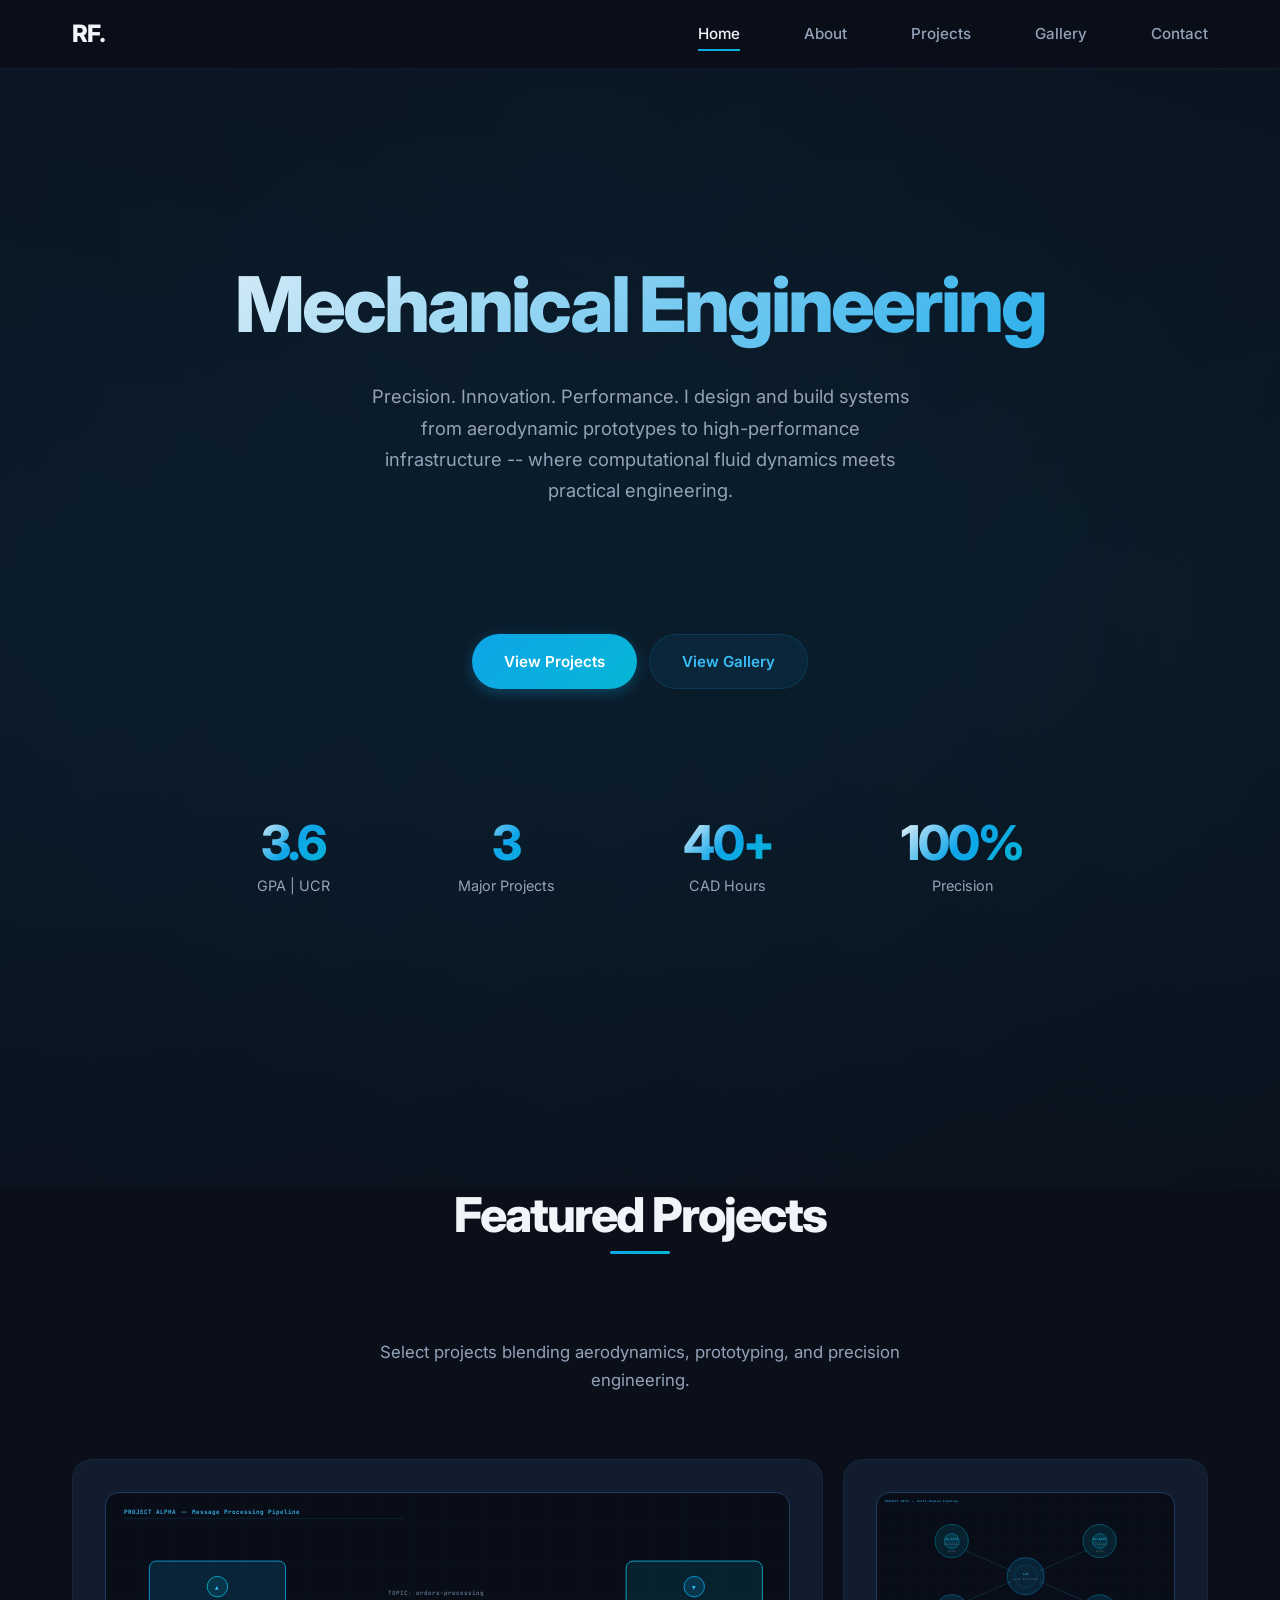
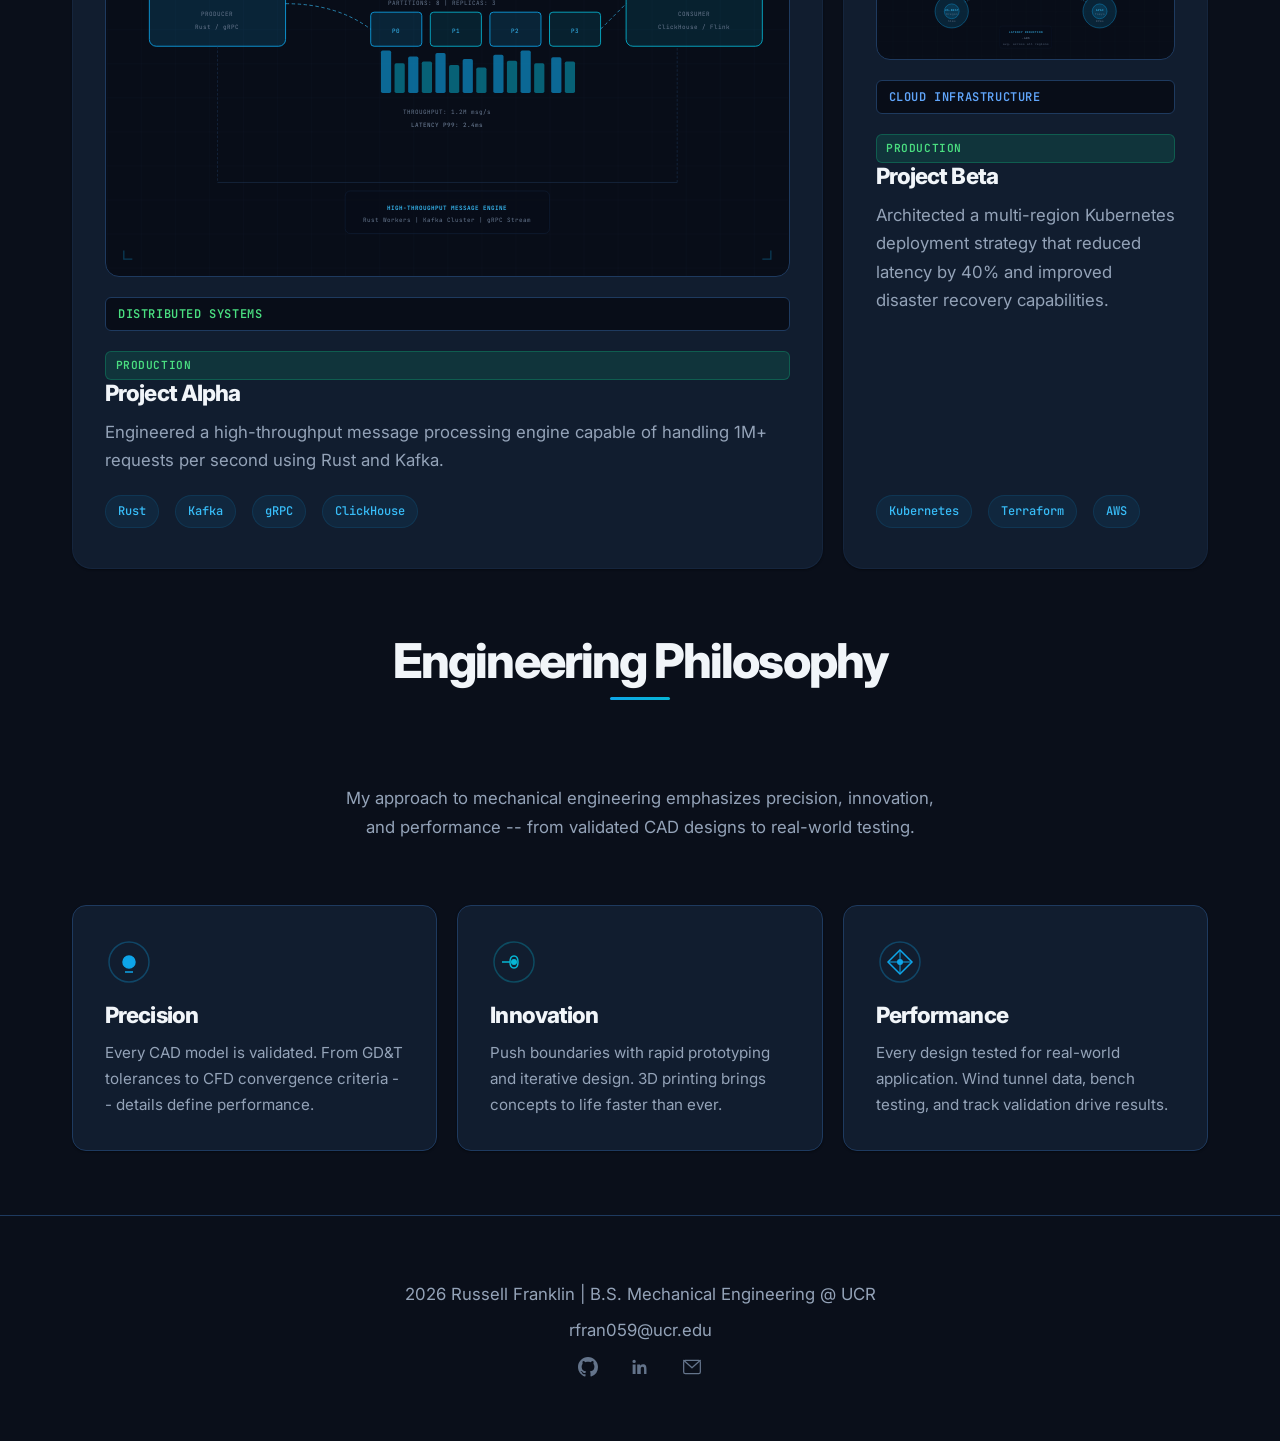
==== commit e5ccfde5: "Fix gallery header, remove scrollbars, add nav arrows, fix spacing, clean up code" ====
--- a/index.html
+++ b/index.html
@@ -33,8 +33,8 @@
     <main>
         <section class="hero">
             <div class="container">
-                <h1>Mechanical & Aerospace<br>Engineering.</h1>
-                <p>Precision. Innovation. Performance. I design and build systems from aerodynamic prototypes to high-performance infrastructure -- where CFD meets CAD.</p>
+                <h1>Mechanical Engineering</h1>
+                <p>Precision. Innovation. Performance. I design and build systems from aerodynamic prototypes to high-performance infrastructure -- where computational fluid dynamics meets practical engineering.</p>
                 <div class="hero-actions">
                     <a href="projects.html" class="btn btn-primary">View Projects</a>
                     <a href="gallery.html" class="btn btn-secondary">View Gallery</a>
@@ -55,13 +55,13 @@
                     </div>
                     <div class="stat-item">
                         <div class="stat-number">100%</div>
-                        <div class="stat-label">Commitment</div>
+                        <div class="stat-label">Precision</div>
                     </div>
                 </div>
             </div>
         </section>
 
-        <section class="container">
+        <section class="container section-spaced">
             <div class="section-title">
                 <h2>Featured Projects</h2>
             </div>
@@ -241,12 +241,12 @@
             </div>
         </section>
 
-        <section class="container">
+        <section class="container section-spaced">
             <div class="section-title">
                 <h2>Engineering Philosophy</h2>
             </div>
             <p class="text-center" style="max-width: 600px; margin: 0 auto 3rem auto;">
-                My approach to mechanical engineering is grounded in three core values.
+                My approach to mechanical engineering emphasizes precision, innovation, and performance -- from validated CAD designs to real-world testing.
             </p>
             <div class="bento-grid">
                 <div class="card feature-item">
--- a/css/styles.css
+++ b/css/styles.css
@@ -270,7 +270,7 @@
 /* Hero Section */
 .hero {
   position: relative;
-  padding: var(--spacing-3xl) 0 var(--spacing-2xl) 0;
+  padding: 12rem 0 10rem 0;
   text-align: center;
   overflow: hidden;
 }
@@ -575,12 +575,6 @@
   margin-bottom: 0.25rem;
 }
 
-.timeline-position {
-  font-size: 0.85rem;
-  color: var(--color-text-subtle);
-  font-style: italic;
-}
-
 .timeline-title {
   font-size: 1.1rem;
   font-weight: 600;
@@ -695,45 +689,12 @@
   margin-top: 0.25rem;
 }
 
-/* Skill Bars */
-.skill-bar {
-  height: 6px;
-  background: var(--color-bg-dark);
-  border-radius: var(--radius-sm);
-  overflow: hidden;
-  margin-top: 0.5rem;
-}
-
-.skill-bar-fill {
-  height: 100%;
-  background: var(--gradient-accent);
-  border-radius: var(--radius-sm);
-  width: 0;
-  transition: width 1.2s cubic-bezier(0.4, 0, 0.2, 1);
-}
-
-.skills-list {
-  display: grid;
-  grid-template-columns: repeat(auto-fit, minmax(200px, 1fr));
-  gap: 1rem;
-}
-
-.skill-item {
+/* Timeline Icon */
+.timeline-icon {
+  flex-shrink: 0;
   display: flex;
-  flex-direction: column;
-  gap: 0.25rem;
-}
-
-.skill-label {
-  display: flex;
-  justify-content: space-between;
-  font-size: 0.85rem;
-  color: var(--color-text-muted);
-  font-family: var(--font-mono);
-}
-
-.skill-label span:last-child {
-  color: var(--color-accent);
+  align-items: center;
+  justify-content: center;
 }
 
 /* Project Illustration Container */
@@ -857,7 +818,7 @@
 /* Responsive Breakpoints */
 @media (max-width: 768px) {
   .hero {
-    padding: var(--spacing-2xl) 0 var(--spacing-xl) 0;
+    padding: 8rem 0 6rem 0;
   }
 
   .hero p {
@@ -969,7 +930,7 @@
 }
 
 .gallery-hero {
-  padding: 8rem 0 4rem 0;
+  padding: 8rem 0 6rem 0;
   text-align: center;
 }
 
@@ -984,21 +945,7 @@
 }
 
 .gallery-container::-webkit-scrollbar {
-  height: 8px;
-}
-
-.gallery-container::-webkit-scrollbar-track {
-  background: var(--color-bg);
-  border-radius: 4px;
-}
-
-.gallery-container::-webkit-scrollbar-thumb {
-  background: var(--color-border-light);
-  border-radius: 4px;
-}
-
-.gallery-container::-webkit-scrollbar-thumb:hover {
-  background: var(--color-accent);
+  display: none;
 }
 
 .gallery-panel {
@@ -1212,6 +1159,6 @@
   }
 
   .gallery-hero {
-    padding: 4rem 0 2rem 0;
-  }
-}
+    padding: 6rem 0 4rem 0;
+  }
+}
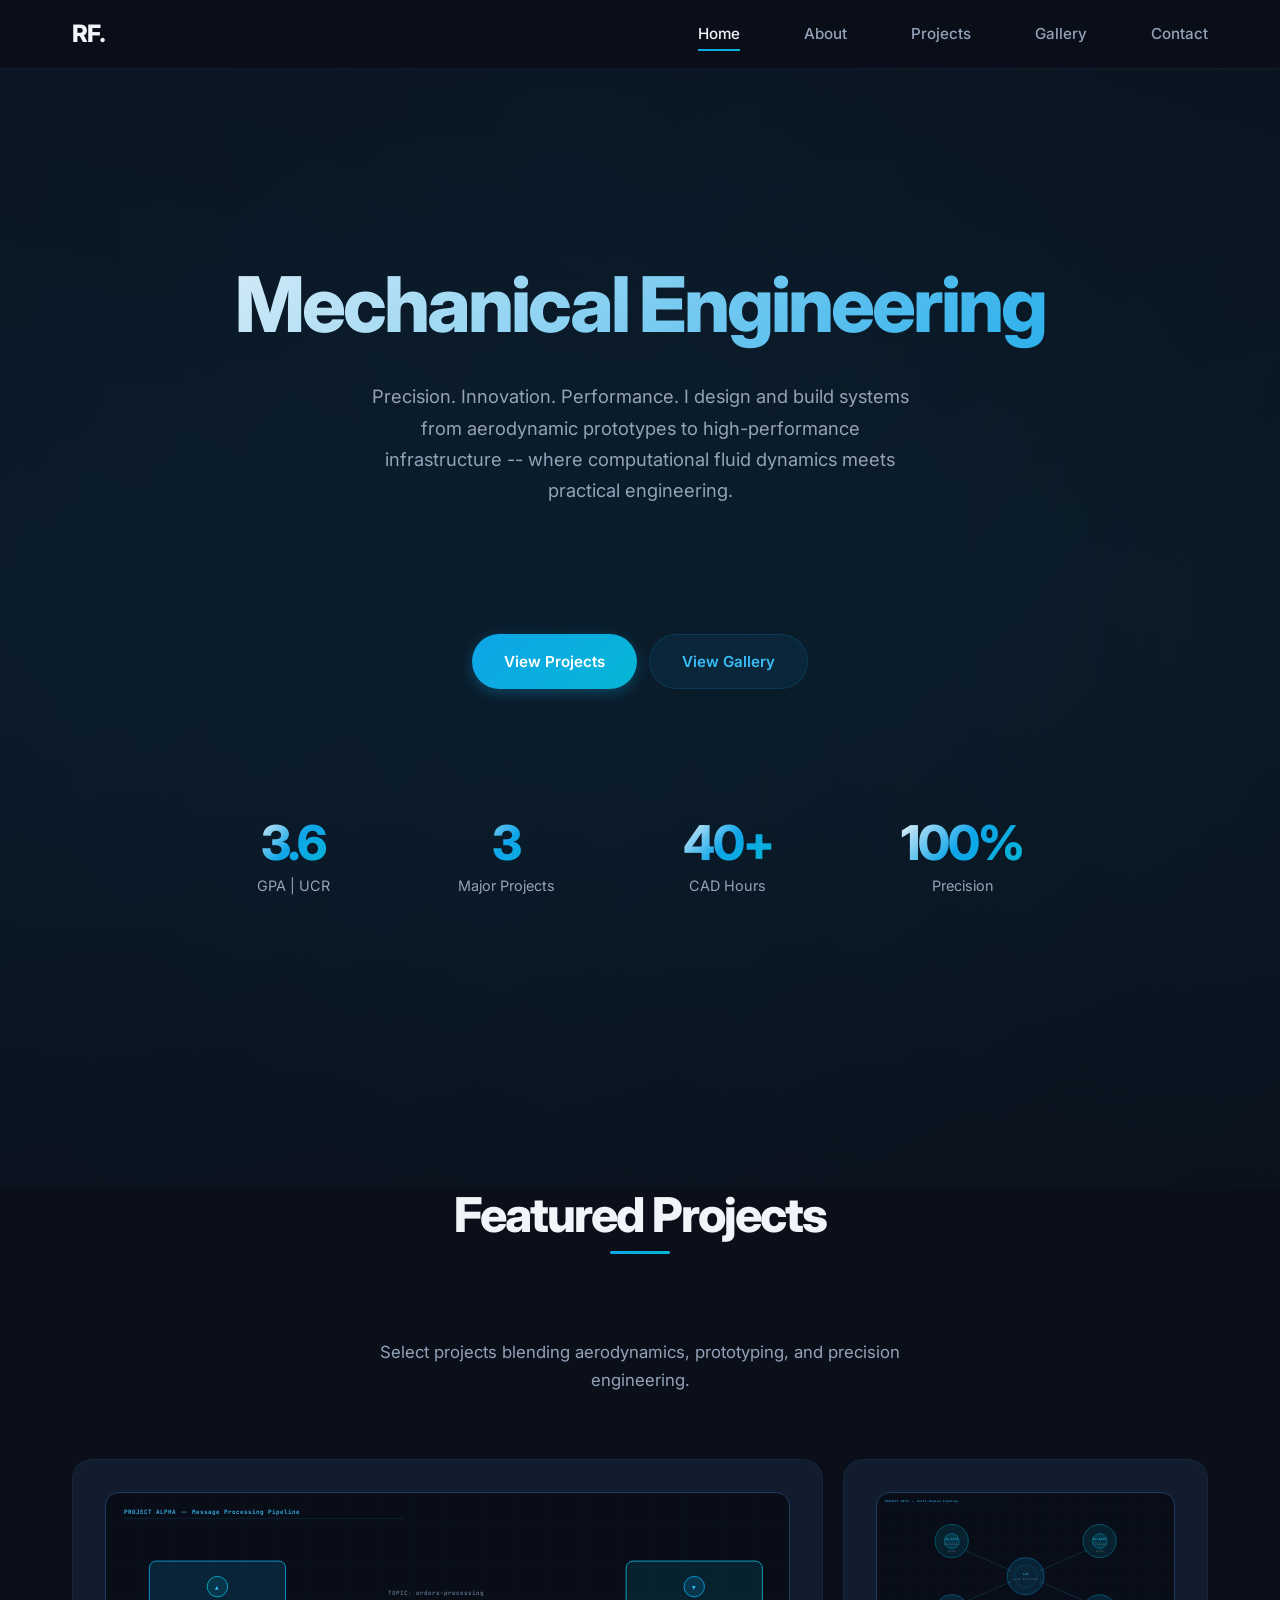
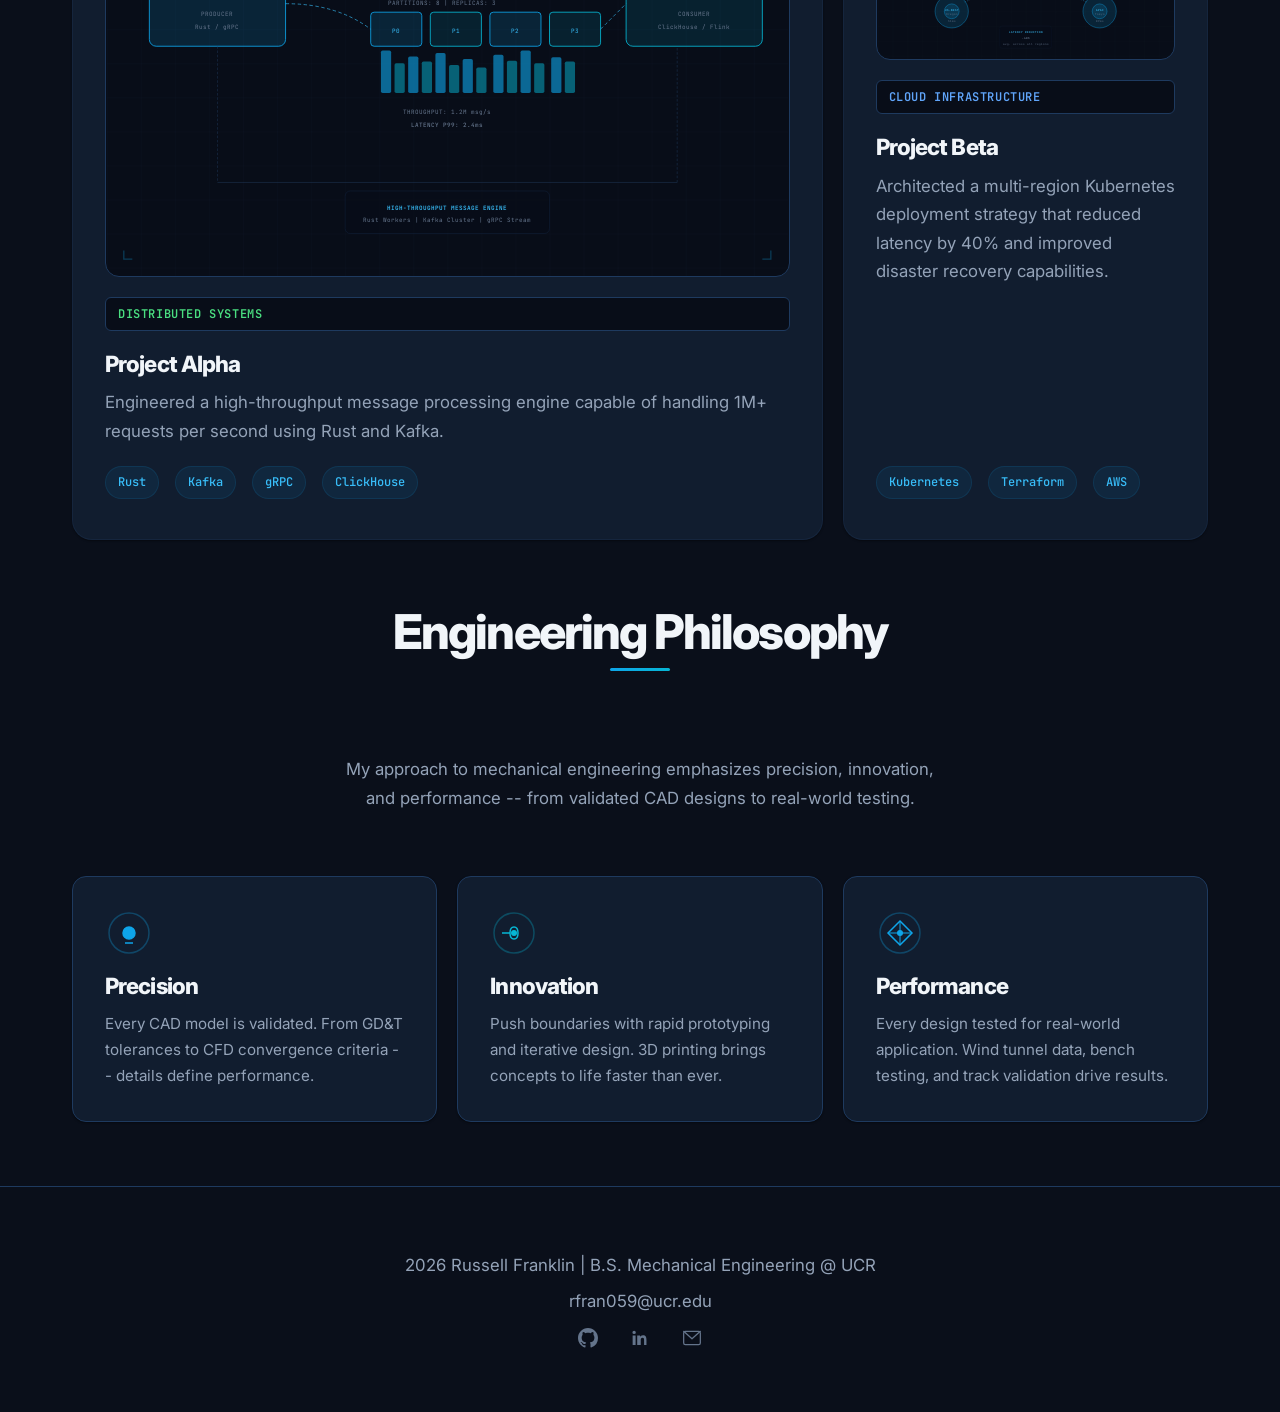
==== commit ddbb63cd: "Remove skill bars, reorder career journey chronologically, remove production tags, rename gallery to" ====
--- a/index.html
+++ b/index.html
@@ -152,7 +152,6 @@
                         </svg>
                     </div>
                     <span class="metric-badge" style="color: #4ade80;">Distributed Systems</span>
-                    <span class="status-badge status-production">Production</span>
                     <h3>Project Alpha</h3>
                     <p>Engineered a high-throughput message processing engine capable of handling 1M+ requests per second using Rust and Kafka.</p>
                     <div style="display: flex; flex-wrap: wrap; gap: 0.5rem;">
@@ -229,7 +228,6 @@
                         </svg>
                     </div>
                     <span class="metric-badge" style="color: #60a5fa;">Cloud Infrastructure</span>
-                    <span class="status-badge status-production">Production</span>
                     <h3>Project Beta</h3>
                     <p>Architected a multi-region Kubernetes deployment strategy that reduced latency by 40% and improved disaster recovery capabilities.</p>
                     <div style="display: flex; flex-wrap: wrap; gap: 0.5rem;">
--- a/css/styles.css
+++ b/css/styles.css
@@ -321,6 +321,22 @@
   color: var(--color-text-muted);
 }
 
+/* Disable mouse-follow effect on hero text */
+.hero h1 {
+  background: var(--gradient-text);
+  -webkit-background-clip: text;
+  -webkit-text-fill-color: transparent;
+  background-clip: text;
+  background-size: 200% 200%;
+  animation: none;
+  letter-spacing: -0.04em;
+}
+
+@keyframes gradientShift {
+  0%, 100% { background-position: 0% 50%; }
+  50% { background-position: 100% 50%; }
+}
+
 /* Button Styles */
 .btn {
   display: inline-flex;
@@ -619,10 +635,28 @@
 }
 
 /* Contact Section */
+/* Contact Cards */
 .contact-cards {
   display: grid;
-  grid-template-columns: repeat(auto-fit, minmax(250px, 1fr));
+  grid-template-columns: 1fr 1fr;
   gap: var(--grid-gap);
+  margin-bottom: var(--spacing-xl);
+}
+
+@media (max-width: 768px) {
+  .contact-cards {
+    grid-template-columns: 1fr;
+  }
+}
+
+/* Contact Cards in Bento Grid */
+.contact-cards {
+  margin-top: var(--spacing-md);
+}
+
+/* Stack contact panels properly */
+.contact-cards.bento {
+  grid-template-columns: repeat(2, 1fr);
 }
 
 /* Footer */
@@ -890,6 +924,25 @@
   text-align: center;
 }
 
+/* Skills List Styles */
+.skills-list {
+  padding: 0;
+  margin: 0;
+}
+
+.skills-category {
+  margin-bottom: 1.25rem;
+}
+
+.skills-category:last-child {
+  margin-bottom: 0;
+}
+
+.skills-category h4 {
+  font-size: 0.85rem;
+  margin-bottom: 0.5rem;
+}
+
 .mt-sm {
   margin-top: var(--spacing-sm);
 }
@@ -942,6 +995,15 @@
   scroll-snap-type: x mandatory;
   -webkit-overflow-scrolling: touch;
   scrollbar-width: thin;
+}
+
+@media (min-width: 2000px) {
+  .gallery-container {
+    justify-content: center;
+    flex-wrap: wrap;
+    scroll-snap-type: none;
+    overflow-x: visible;
+  }
 }
 
 .gallery-container::-webkit-scrollbar {
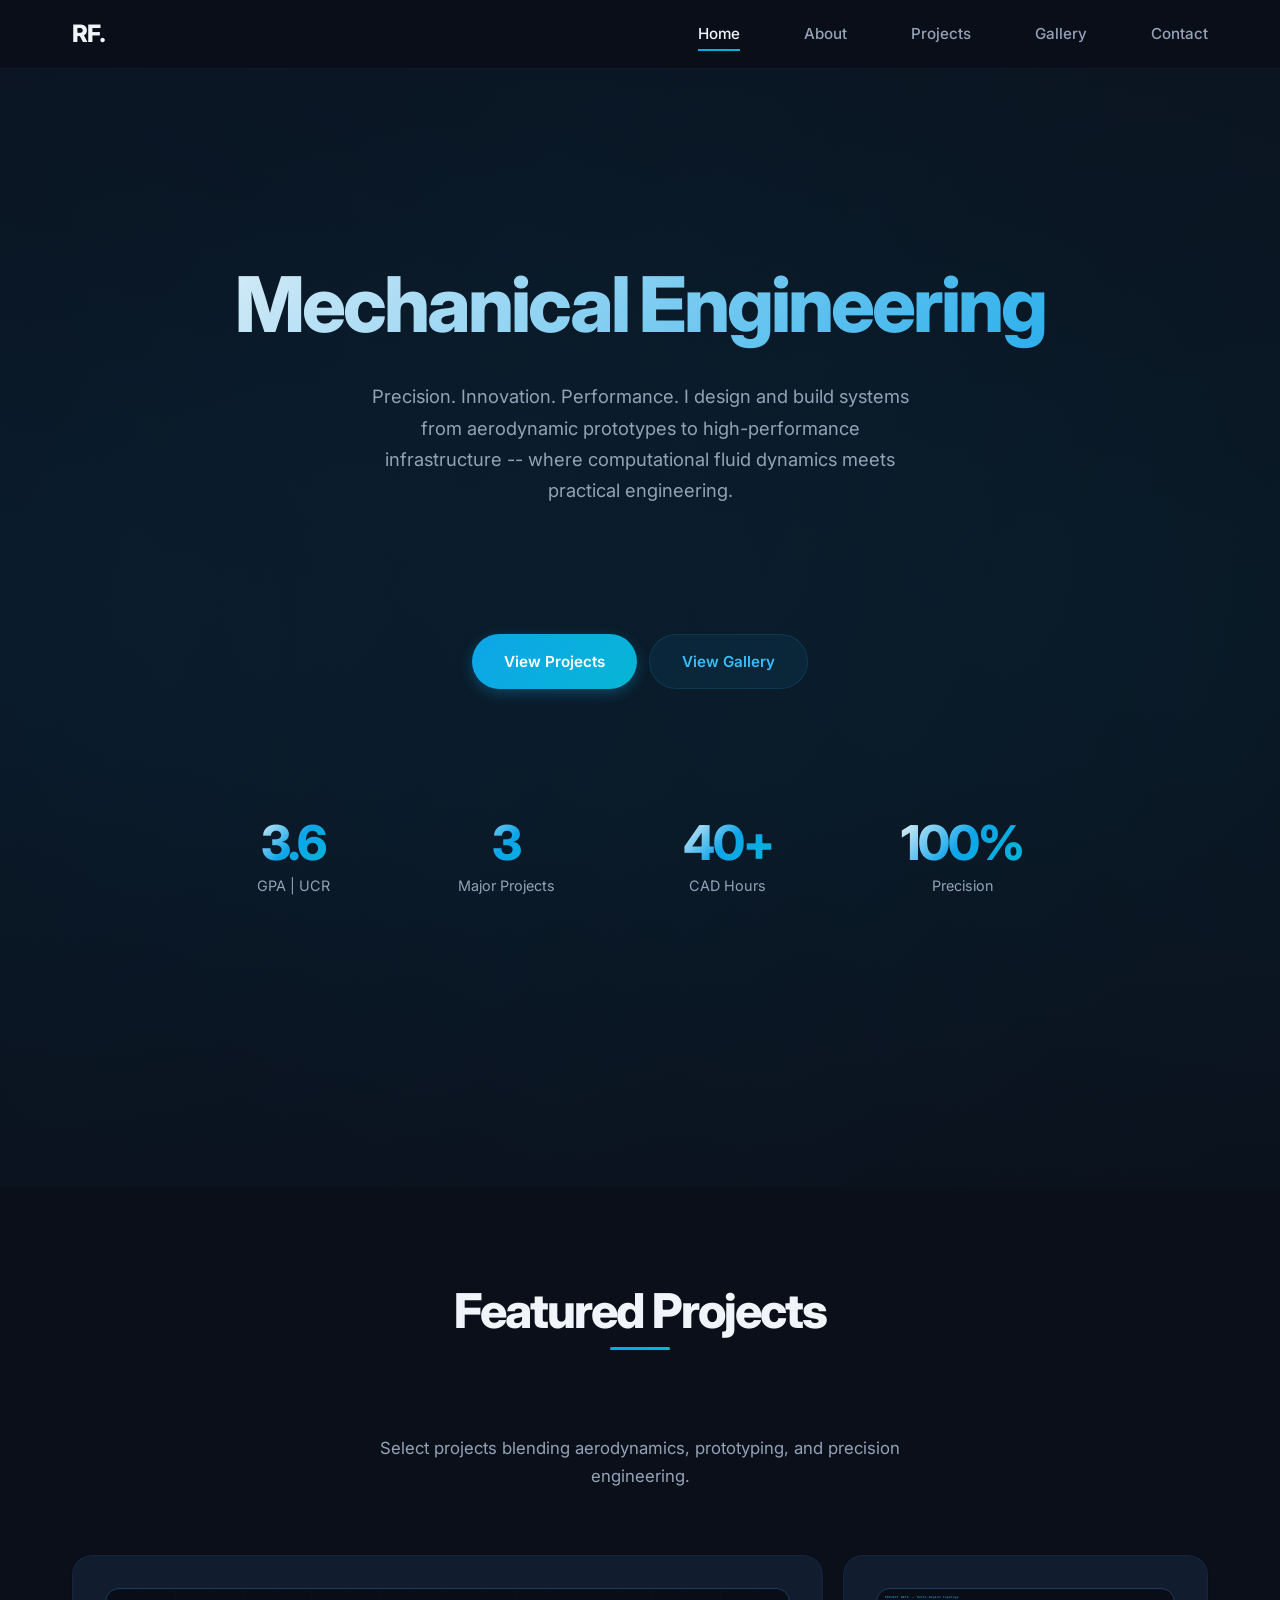
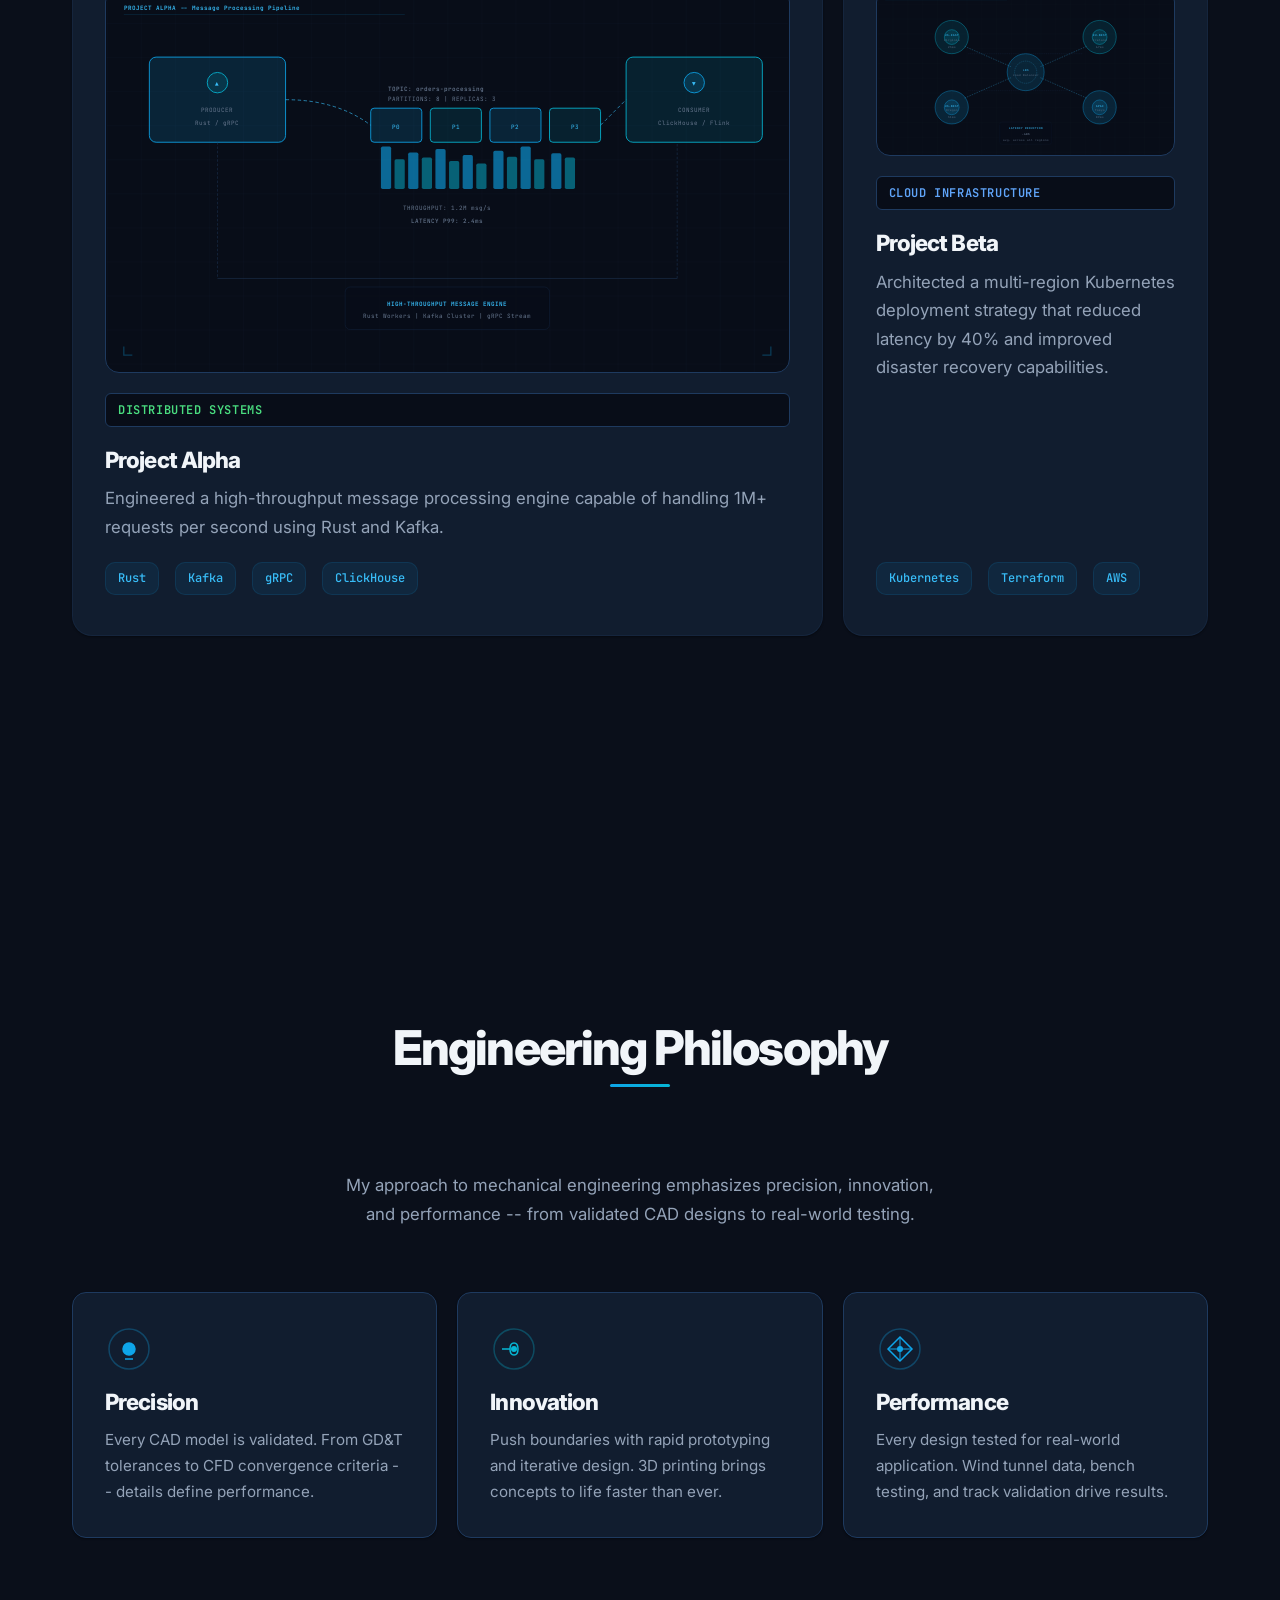
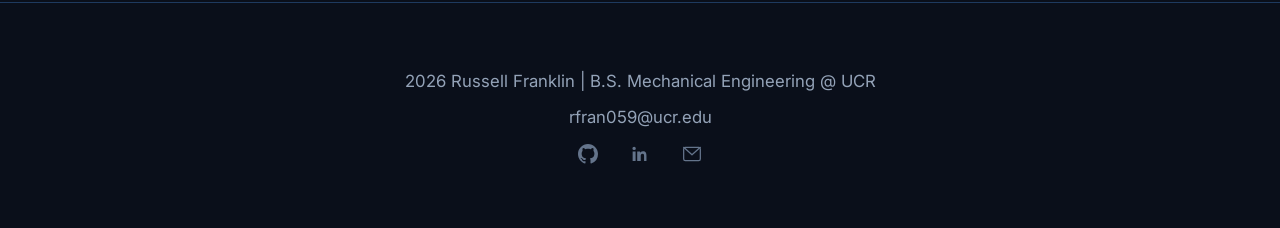
==== commit 9ea0bd48: "Standardize font sizes and spacing across all pages except home. Fix about page skills panels with r" ====
--- a/index.html
+++ b/index.html
@@ -61,7 +61,8 @@
             </div>
         </section>
 
-        <section class="container section-spaced">
+        <!-- Increased spacing after hero for better visual separation -->
+        <section class="container section-spaced" style="padding-top: 6rem;">
             <div class="section-title">
                 <h2>Featured Projects</h2>
             </div>
--- a/css/styles.css
+++ b/css/styles.css
@@ -402,12 +402,86 @@
   padding: var(--spacing-2xl) 0;
 }
 
+/* Increase spacing after hero for non-home pages (main content sections) */
+.hero + .container.section-spaced {
+  padding-top: calc(var(--spacing-2xl) + var(--spacing-xl));
+}
+
+/* Home page - increase spacing after hero specifically */
+.hero ~ .container {
+  padding-top: calc(var(--spacing-2xl) * 1.5);
+}
+
+.hero ~ .container:first-of-type {
+  padding-top: calc(var(--spacing-2xl) * 2);
+}
+
+/* Make the cyan gradient extend further on home page */
+.hero::before {
+  background:
+    radial-gradient(ellipse at 20% 50%, rgba(14, 165, 233, 0.08) 0%, transparent 50%),
+    radial-gradient(ellipse at 80% 50%, rgba(6, 182, 212, 0.06) 0%, transparent 50%),
+    radial-gradient(ellipse at 50% 20%, rgba(14, 165, 233, 0.04) 0%, transparent 60%),
+    linear-gradient(to bottom, rgba(14, 165, 233, 0.03) 0%, rgba(10, 15, 26, 0.3) 40%, transparent 100%);
+}
+
 /* Bento Grid Layout */
 .bento-grid {
   display: grid;
   grid-template-columns: repeat(auto-fit, minmax(280px, 1fr));
   gap: var(--grid-gap);
   margin: var(--spacing-xl) 0;
+}
+
+/* Two-column bento layout for about page */
+.bento-grid.about-layout {
+  grid-template-columns: 1fr 1fr;
+  gap: var(--grid-gap);
+}
+
+/* Ensure main text panel spans full width on about page */
+.card.main-text-panel {
+  grid-column: span 2;
+}
+
+/* Main text panel content styling */
+.about-description {
+  padding: var(--spacing-md) 0;
+}
+
+.about-description p {
+  margin-bottom: var(--spacing-md);
+  font-size: 1.05rem;
+  line-height: 1.7;
+}
+
+.about-description p:last-child {
+  margin-bottom: 0;
+}
+
+.about-description > p:last-child::before {
+  content: '';
+  display: block;
+  margin-top: 1.25rem;
+  width: 40px;
+  height: 3px;
+  background: var(--gradient-accent);
+  border-radius: 2px;
+}
+
+.about-description strong {
+  color: var(--color-text-main);
+  font-weight: 600;
+}
+
+@media (max-width: 900px) {
+  .bento-grid.about-layout {
+    grid-template-columns: 1fr;
+  }
+
+  .card.main-text-panel {
+    grid-column: span 1;
+  }
 }
 
 .card {
@@ -482,10 +556,11 @@
   font-size: 0.75rem;
   font-weight: 500;
   padding: 0.35rem 0.75rem;
-  border-radius: var(--radius-full);
+  border-radius: var(--radius-md); /* Changed from radius-full to rectangular */
   border: 1px solid rgba(14, 165, 233, 0.12);
   margin-right: 0.5rem;
   margin-bottom: 0.5rem;
+  white-space: nowrap;
 }
 
 /* Status Badge */
@@ -603,6 +678,197 @@
   color: var(--color-text-muted);
 }
 
+/* Standard paragraph styles for all pages except home */
+.page-about .card p,
+.page-projects .card p,
+.page-gallery .card p,
+.page-contact .card p,
+.page-about .about-description p,
+.page-projects .about-description p,
+.page-gallery .about-description p,
+.page-contact .about-description p {
+  font-size: 1.05rem;
+  line-height: 1.7;
+  color: var(--color-text-muted);
+  margin-bottom: var(--spacing-md);
+}
+
+/* Standardize text sizes for main content panels (non-home pages) */
+.page-about .main-text-panel h2,
+.page-projects .main-text-panel h2,
+.page-gallery .main-text-panel h2,
+.page-contact .main-text-panel h2 {
+  font-size: 1.5rem;
+  line-height: 1.4;
+  color: var(--color-text-main);
+}
+
+.page-about .main-text-panel p,
+.page-projects .main-text-panel p,
+.page-gallery .main-text-panel p,
+.page-contact .main-text-panel p {
+  font-size: 1.05rem;
+  line-height: 1.7;
+}
+
+/* Skills panel - use rectangular bubbles instead of circular */
+.tech-badge {
+  display: inline-flex;
+  align-items: center;
+  background: rgba(14, 165, 233, 0.08);
+  color: var(--color-accent-light);
+  font-family: var(--font-mono);
+  font-size: 0.75rem;
+  font-weight: 500;
+  padding: 0.35rem 0.75rem;
+  border-radius: var(--radius-md); /* Changed from radius-full to rectangular */
+  border: 1px solid rgba(14, 165, 233, 0.12);
+  margin-right: 0.5rem;
+  margin-bottom: 0.5rem;
+  white-space: nowrap;
+}
+
+/* About page - two-column bento layout */
+.bento-grid.about-layout {
+  grid-template-columns: 1fr 1fr;
+  gap: var(--grid-gap);
+}
+
+/* Ensure main text panel spans full width on about page */
+.card.main-text-panel {
+  grid-column: span 2;
+}
+
+/* Main text panel content styling */
+.about-description {
+  padding: var(--spacing-md) 0;
+}
+
+.about-description p {
+  margin-bottom: var(--spacing-md);
+  font-size: 1.05rem;
+  line-height: 1.7;
+}
+
+.about-description p:last-child {
+  margin-bottom: 0;
+}
+
+.about-description > p:last-child::before {
+  content: '';
+  display: block;
+  margin-top: 1.25rem;
+  width: 40px;
+  height: 3px;
+  background: var(--gradient-accent);
+  border-radius: 2px;
+}
+
+.about-description strong {
+  color: var(--color-text-main);
+  font-weight: 600;
+}
+
+@media (max-width: 900px) {
+  .bento-grid.about-layout {
+    grid-template-columns: 1fr;
+  }
+
+  .card.main-text-panel {
+    grid-column: span 1;
+  }
+}
+
+/* Gallery - ensure horizontal scroll is always enforced */
+.gallery-container {
+  display: flex;
+  overflow-x: auto;
+  overflow-y: hidden;
+  gap: var(--spacing-md);
+  padding: var(--spacing-lg) var(--spacing-lg) var(--spacing-2xl) var(--spacing-lg);
+  scroll-snap-type: x mandatory;
+  -webkit-overflow-scrolling: touch;
+  scrollbar-width: none;
+}
+
+.gallery-container::-webkit-scrollbar {
+  display: none;
+}
+
+/* Force horizontal scroll even on large screens */
+@media (min-width: 2000px) {
+  .gallery-container {
+    justify-content: flex-start;
+    flex-wrap: nowrap;
+    scroll-snap-type: x mandatory;
+    overflow-x: auto;
+    overflow-y: hidden;
+  }
+}
+
+/* Standard section spacing for all pages except home */
+.page-about section,
+.page-projects section,
+.page-gallery section,
+.page-contact section {
+  padding: var(--spacing-xl) 0;
+}
+
+/* Home page keeps larger section padding */
+.hero + .container.section-spaced,
+.hero + section {
+  padding-top: var(--spacing-2xl);
+  padding-bottom: var(--spacing-2xl);
+}
+
+/* Make home page hero extend further with cyan gradient */
+.hero {
+  min-height: 100vh;
+  display: flex;
+  flex-direction: column;
+  justify-content: center;
+}
+
+.hero::before {
+  content: '';
+  position: absolute;
+  top: 0;
+  left: 0;
+  right: 0;
+  bottom: 0;
+  background:
+    radial-gradient(ellipse at 20% 50%, rgba(14, 165, 233, 0.08) 0%, transparent 50%),
+    radial-gradient(ellipse at 80% 50%, rgba(6, 182, 212, 0.06) 0%, transparent 50%),
+    radial-gradient(ellipse at 50% 20%, rgba(14, 165, 233, 0.04) 0%, transparent 60%),
+    linear-gradient(to bottom, rgba(14, 165, 233, 0.03) 0%, transparent 100%);
+  animation: aurora 20s ease-in-out infinite;
+  z-index: -1;
+  pointer-events: none;
+}
+
+/* Increase spacing for sections below home hero */
+.hero ~ .container {
+  padding-top: var(--spacing-3xl);
+}
+
+.hero ~ .container:first-child {
+  padding-top: calc(var(--spacing-3xl) + var(--spacing-lg));
+}
+
+@media (max-width: 768px) {
+  .gallery-container {
+    padding-left: var(--spacing-md);
+    padding-right: var(--spacing-md);
+  }
+
+  .hero::before {
+    background:
+      radial-gradient(ellipse at 20% 50%, rgba(14, 165, 233, 0.08) 0%, transparent 50%),
+      radial-gradient(ellipse at 80% 50%, rgba(6, 182, 212, 0.06) 0%, transparent 50%),
+      radial-gradient(ellipse at 50% 20%, rgba(14, 165, 233, 0.04) 0%, transparent 60%);
+  }
+}
+
 /* Feature Grid */
 .feature-grid {
   display: grid;
@@ -635,28 +901,42 @@
 }
 
 /* Contact Section */
+/* Standard contact card styling for non-home pages */
+.page-contact .card p,
+.page-about .card p,
+.page-projects .card p,
+.page-gallery .card p {
+  font-size: 1.05rem;
+  line-height: 1.7;
+  margin-bottom: var(--spacing-md);
+}
+
+.page-contact .card h3,
+.page-about .card h3,
+.page-projects .card h3,
+.page-gallery .card h3 {
+  font-size: 1.25rem;
+  line-height: 1.3;
+  margin-bottom: var(--spacing-sm);
+}
+
 /* Contact Cards */
 .contact-cards {
   display: grid;
-  grid-template-columns: 1fr 1fr;
   gap: var(--grid-gap);
   margin-bottom: var(--spacing-xl);
+  margin-top: var(--spacing-md);
+}
+
+/* Two-column bento grid layout for contact cards */
+.contact-cards.bento {
+  grid-template-columns: repeat(2, 1fr);
 }
 
 @media (max-width: 768px) {
   .contact-cards {
     grid-template-columns: 1fr;
   }
-}
-
-/* Contact Cards in Bento Grid */
-.contact-cards {
-  margin-top: var(--spacing-md);
-}
-
-/* Stack contact panels properly */
-.contact-cards.bento {
-  grid-template-columns: repeat(2, 1fr);
 }
 
 /* Footer */
@@ -982,6 +1262,12 @@
   padding: 0;
 }
 
+.page-gallery .card p {
+  font-size: 1.05rem;
+  line-height: 1.7;
+  color: var(--color-text-muted);
+}
+
 .gallery-hero {
   padding: 8rem 0 6rem 0;
   text-align: center;
@@ -990,24 +1276,36 @@
 .gallery-container {
   display: flex;
   overflow-x: auto;
+  overflow-y: hidden;
   gap: var(--spacing-md);
   padding: var(--spacing-lg) var(--spacing-lg) var(--spacing-2xl) var(--spacing-lg);
   scroll-snap-type: x mandatory;
   -webkit-overflow-scrolling: touch;
-  scrollbar-width: thin;
+  scrollbar-width: none;
+  flex-wrap: nowrap;
+}
+
+.gallery-container::-webkit-scrollbar {
+  display: none;
+}
+
+/* Ensure horizontal scroll is always enforced on all screen sizes */
+@media (min-width: 768px) {
+  .gallery-container {
+    justify-content: flex-start;
+    overflow-x: auto;
+    overflow-y: hidden;
+  }
 }
 
 @media (min-width: 2000px) {
   .gallery-container {
-    justify-content: center;
-    flex-wrap: wrap;
-    scroll-snap-type: none;
-    overflow-x: visible;
-  }
-}
-
-.gallery-container::-webkit-scrollbar {
-  display: none;
+    justify-content: flex-start;
+    flex-wrap: nowrap;
+    scroll-snap-type: x mandatory;
+    overflow-x: auto;
+    overflow-y: hidden;
+  }
 }
 
 .gallery-panel {
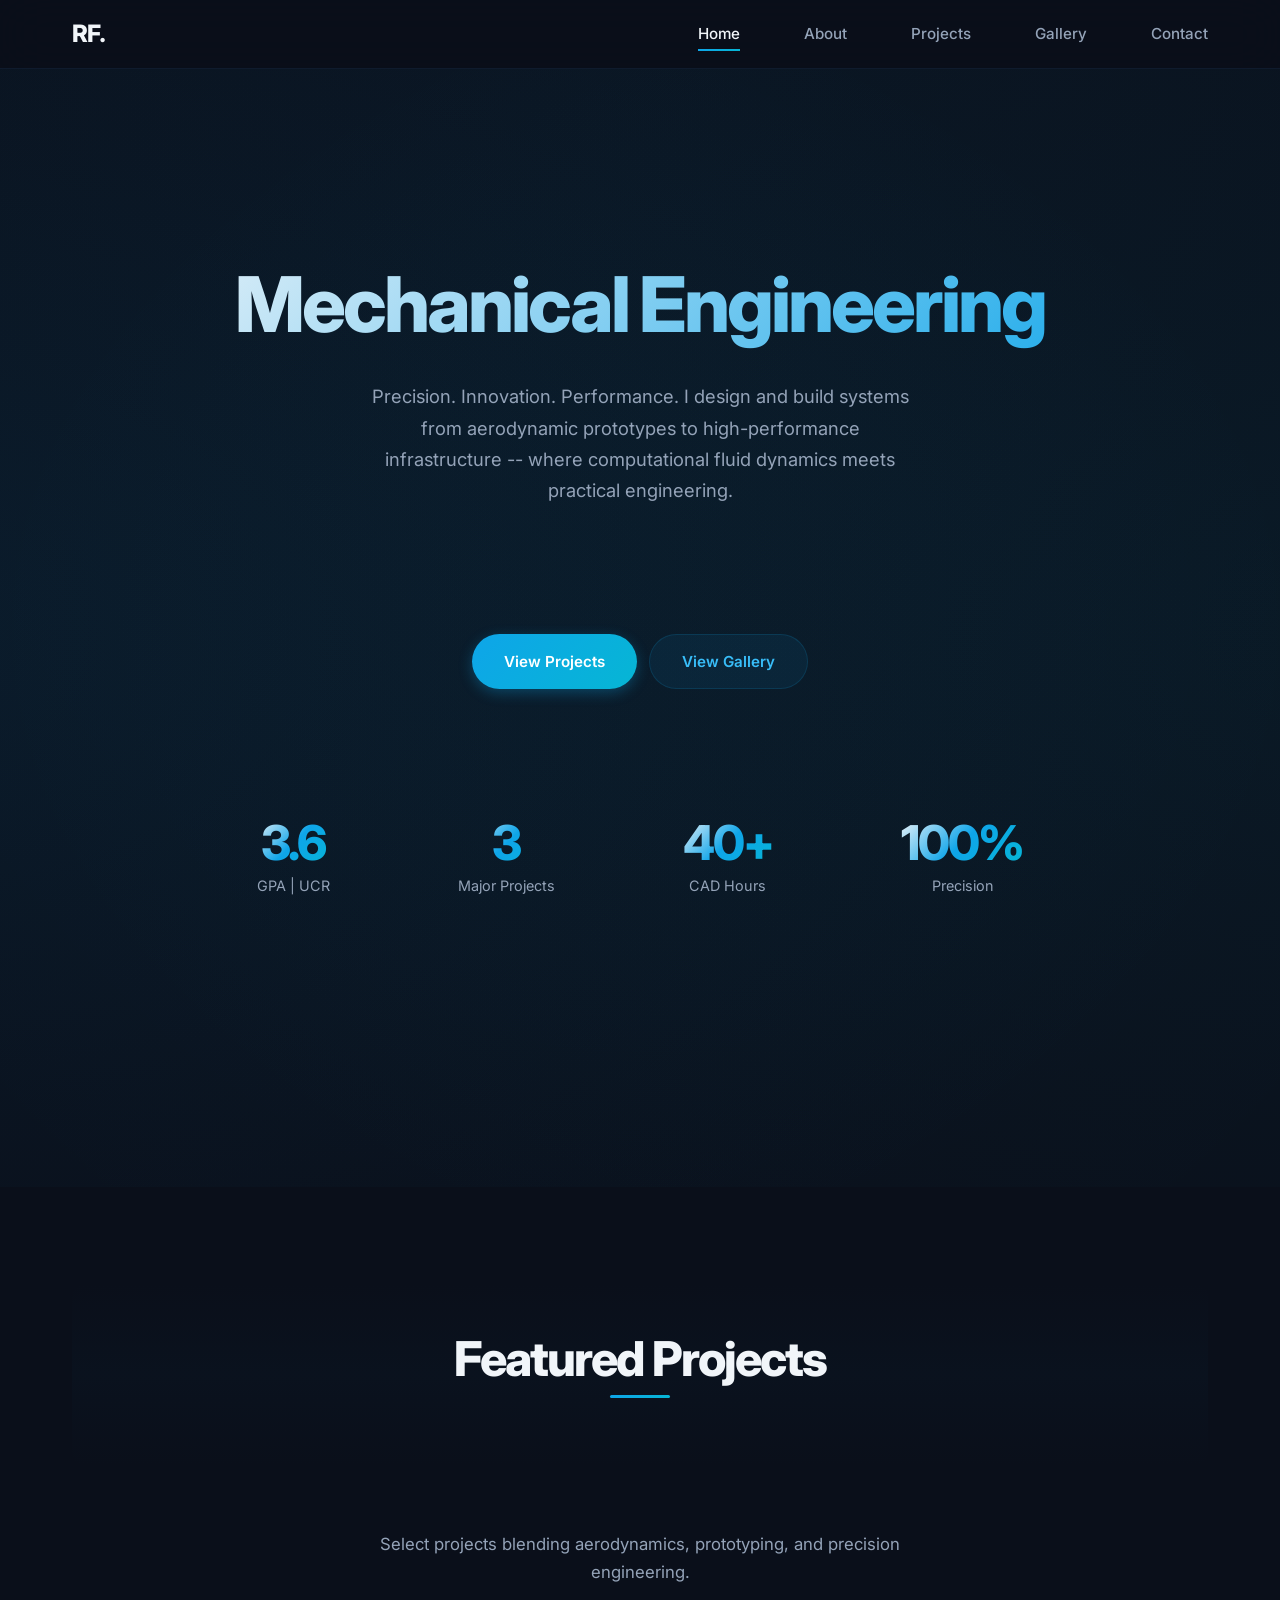
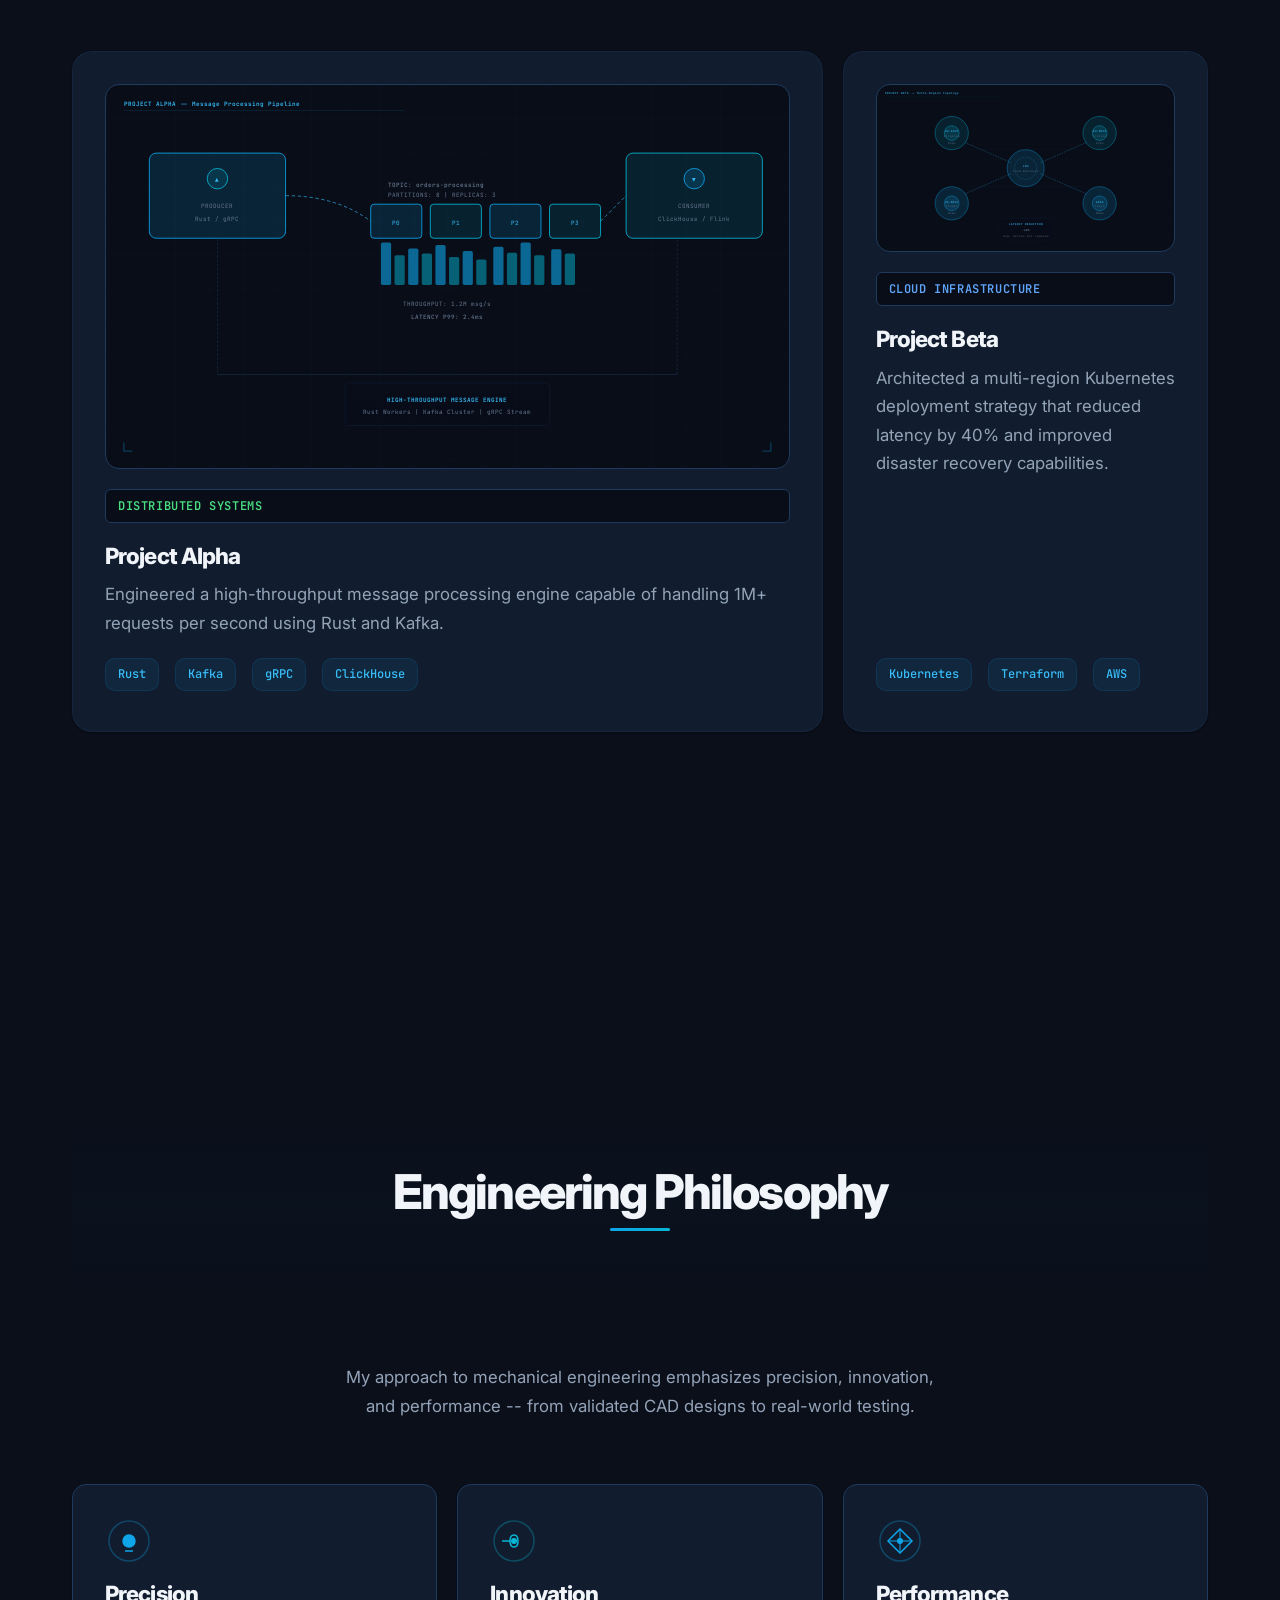
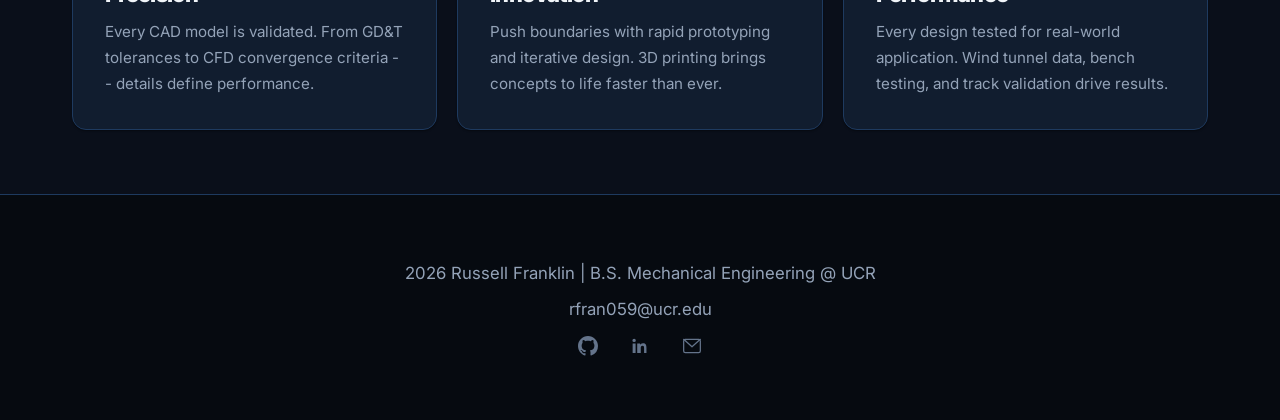
==== commit c68ac4a5: "Fix gallery panel size to 400x320, add gradient to home page sections, dark footer background, fix g" ====
--- a/index.html
+++ b/index.html
@@ -30,7 +30,7 @@
         </nav>
     </header>
 
-    <main>
+    <main class="page-home">
         <section class="hero">
             <div class="container">
                 <h1>Mechanical Engineering</h1>
--- a/css/styles.css
+++ b/css/styles.css
@@ -556,11 +556,49 @@
   font-size: 0.75rem;
   font-weight: 500;
   padding: 0.35rem 0.75rem;
-  border-radius: var(--radius-md); /* Changed from radius-full to rectangular */
+  border-radius: var(--radius-md);
   border: 1px solid rgba(14, 165, 233, 0.12);
   margin-right: 0.5rem;
   margin-bottom: 0.5rem;
   white-space: nowrap;
+  overflow-wrap: break-word;
+  max-width: 100%;
+}
+
+.skills-panel {
+  overflow: hidden;
+}
+
+.skills-panel .skills-category {
+  margin-bottom: 1.25rem;
+}
+
+.skills-panel .skills-category:last-child {
+  margin-bottom: 0;
+}
+
+.skills-panel .skills-category h4 {
+  font-size: 0.85rem;
+  margin-bottom: 0.5rem;
+  text-transform: uppercase;
+  color: var(--color-text-subtle);
+  letter-spacing: 0.05em;
+}
+
+.skills-panel .skills-category div {
+  display: flex;
+  flex-wrap: wrap;
+  gap: 0.5rem;
+}
+
+.skills-panel .skills-category div span {
+  white-space: nowrap;
+}
+
+@media (max-width: 768px) {
+  .skills-panel {
+    overflow-x: visible;
+  }
 }
 
 /* Status Badge */
@@ -676,6 +714,92 @@
 .timeline-description {
   font-size: 0.95rem;
   color: var(--color-text-muted);
+}
+
+/* About page bento grid layout - 2x2 grid */
+.bento-grid.about-layout {
+  display: grid;
+  grid-template-columns: 1fr 1fr;
+  gap: var(--grid-gap);
+}
+
+/* Overview panel - full width at top of about page */
+.card.main-text-panel {
+  grid-column: span 2;
+}
+
+/* Skills panel */
+.skills-panel {
+  overflow: hidden;
+}
+
+.skills-panel .skills-category {
+  margin-bottom: 1.25rem;
+}
+
+.skills-panel .skills-category:last-child {
+  margin-bottom: 0;
+}
+
+.skills-panel .skills-category h4 {
+  font-size: 0.85rem;
+  margin-bottom: 0.5rem;
+  text-transform: uppercase;
+  color: var(--color-text-subtle);
+  letter-spacing: 0.05em;
+}
+
+.skills-panel .skills-category div {
+  display: flex;
+  flex-wrap: wrap;
+  gap: 0.5rem;
+}
+
+.skills-panel .skills-category div span {
+  white-space: nowrap;
+}
+
+/* Beyond Engineering panel styling */
+.about-interests {
+  padding: 0;
+}
+
+.about-interests > div {
+  padding: var(--spacing-sm) 0;
+  padding-bottom: var(--spacing-md);
+  border-bottom: 1px solid var(--color-border);
+}
+
+.about-interests > div:last-of-type {
+  border-bottom: none;
+}
+
+.about-interests > div:last-child {
+  padding-bottom: 0;
+}
+
+.about-interests strong {
+  color: var(--color-text-main);
+  font-weight: 600;
+  display: block;
+  margin-bottom: 0.25rem;
+}
+
+.about-interests p {
+  font-size: 0.9rem;
+  margin-bottom: 0;
+  color: var(--color-text-muted);
+}
+
+/* Responsive: stack cards on mobile */
+@media (max-width: 900px) {
+  .bento-grid.about-layout {
+    grid-template-columns: 1fr;
+  }
+
+  .card.main-text-panel {
+    grid-column: span 1;
+  }
 }
 
 /* Standard paragraph styles for all pages except home */
@@ -698,6 +822,13 @@
 .page-projects .main-text-panel h2,
 .page-gallery .main-text-panel h2,
 .page-contact .main-text-panel h2 {
+  font-size: 1.5rem;
+  line-height: 1.4;
+  color: var(--color-text-main);
+}
+
+/* Gallery page h1 in section-title should be same size as other h1 titles (1.5rem) */
+.page-gallery .section-title h1 {
   font-size: 1.5rem;
   line-height: 1.4;
   color: var(--color-text-main);
@@ -806,6 +937,14 @@
   }
 }
 
+/* Home page - extend gradient background to sections below hero */
+.page-home .section-title {
+  background: linear-gradient(to bottom, rgba(10, 15, 26, 0.6) 0%, rgba(14, 165, 233, 0.02) 50%, rgba(10, 15, 26, 0.6) 100%);
+  padding: 3rem 2rem;
+  border-radius: var(--radius-lg);
+  margin-bottom: var(--spacing-xl);
+}
+
 /* Standard section spacing for all pages except home */
 .page-about section,
 .page-projects section,
@@ -920,12 +1059,18 @@
   margin-bottom: var(--spacing-sm);
 }
 
+/* Contact Section Layout - split cards and form side by side */
+.contact-section-layout {
+  display: grid;
+  grid-template-columns: 1fr 1fr;
+  gap: var(--grid-gap-lg);
+  margin-bottom: var(--spacing-xl);
+}
+
 /* Contact Cards */
 .contact-cards {
   display: grid;
   gap: var(--grid-gap);
-  margin-bottom: var(--spacing-xl);
-  margin-top: var(--spacing-md);
 }
 
 /* Two-column bento grid layout for contact cards */
@@ -934,15 +1079,30 @@
 }
 
 @media (max-width: 768px) {
+  .contact-section-layout {
+    grid-template-columns: 1fr;
+  }
+
   .contact-cards {
     grid-template-columns: 1fr;
   }
+}
+
+/* Contact Form Wrapper */
+.contact-form-wrapper {
+  margin-top: var(--spacing-lg);
+}
+
+.contact-form {
+  max-width: 600px;
+  margin: 0 auto;
 }
 
 /* Footer */
 footer {
   padding: var(--spacing-xl) 0;
   text-align: center;
+  background: #060a10; /* Darker than main bg */
   border-top: 1px solid var(--color-border);
   margin-top: var(--spacing-xl);
   color: var(--color-text-subtle);
@@ -1204,6 +1364,20 @@
   text-align: center;
 }
 
+/* Gallery panels - 3 per row max on larger screens (1200px+) */
+@media (min-width: 1200px) {
+  .gallery-panel {
+    flex: 0 0 400px;
+    height: 320px;
+    min-width: 400px;
+  }
+}
+
+/* Skills panel specific overrides */
+.skills-panel .skills-category div {
+  width: 100%;
+}
+
 /* Skills List Styles */
 .skills-list {
   padding: 0;
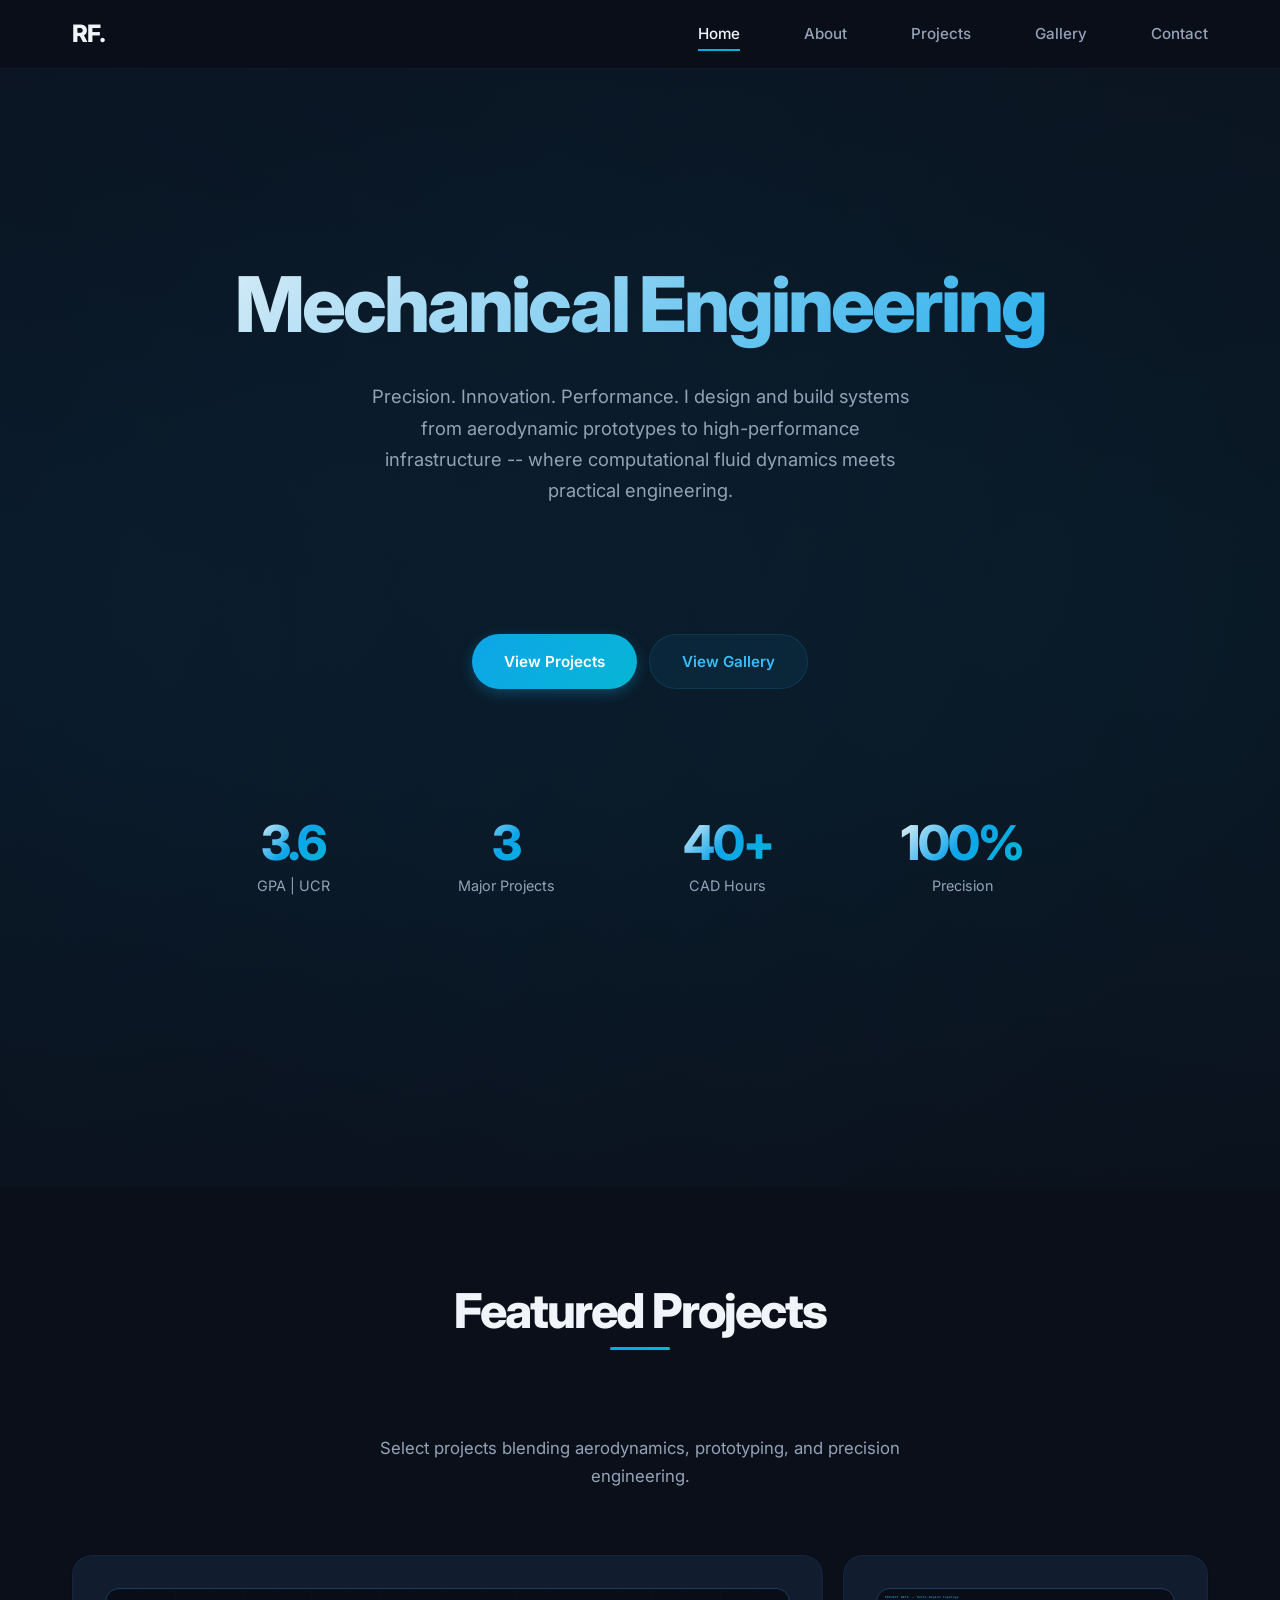
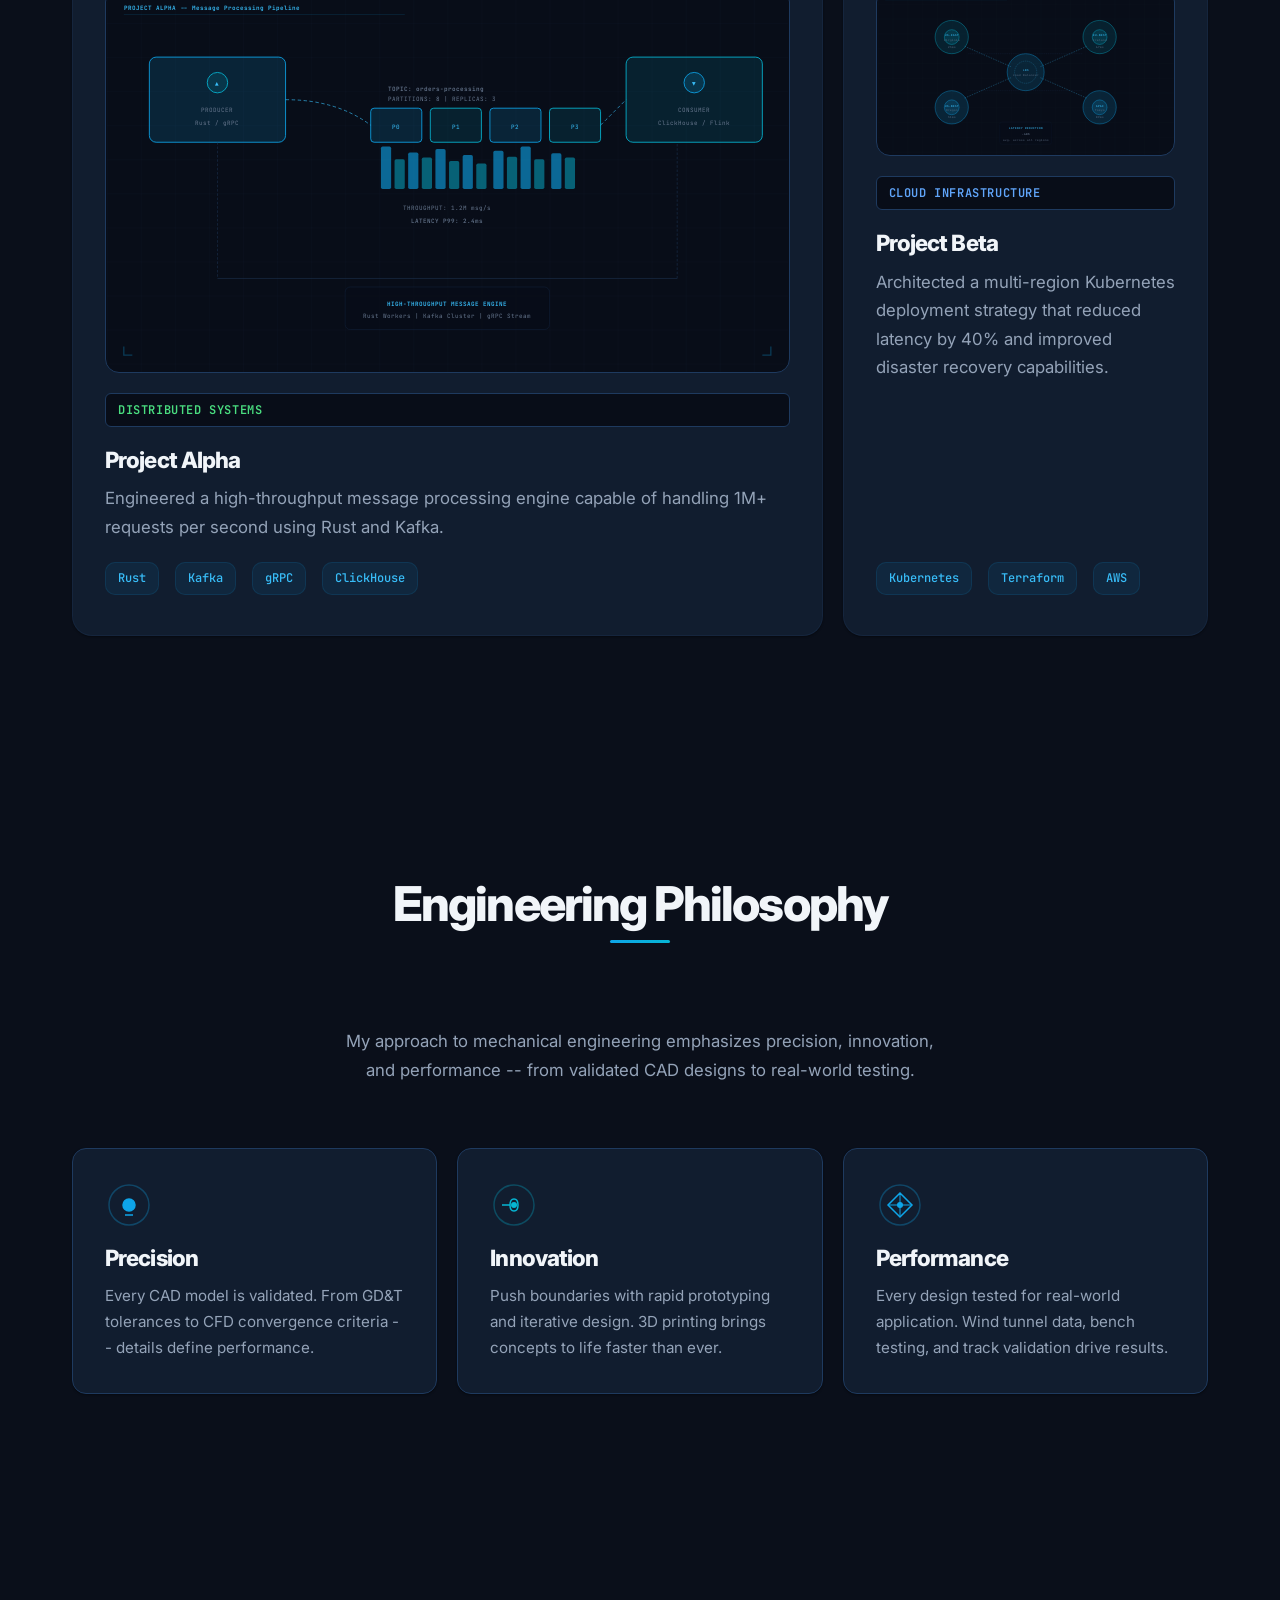
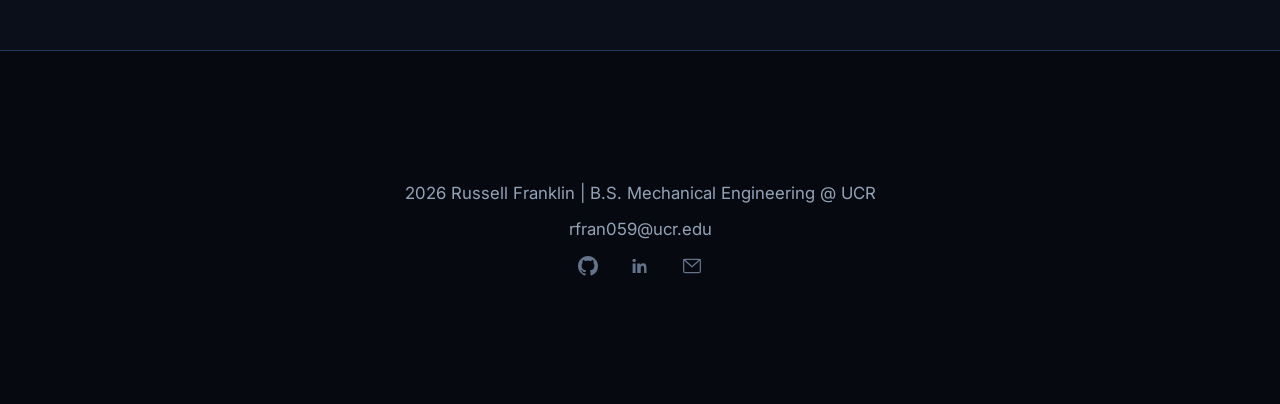
==== commit 13fbf4cb: "Smooth gradient across entire home page reaching darker color by Featured Projects, move Engineering" ====
--- a/index.html
+++ b/index.html
@@ -240,8 +240,8 @@
             </div>
         </section>
 
-        <section class="container section-spaced">
-            <div class="section-title">
+        <section class="container" style="padding-top: 1rem;">
+            <div class="section-title" style="padding-top: 2rem;">
                 <h2>Engineering Philosophy</h2>
             </div>
             <p class="text-center" style="max-width: 600px; margin: 0 auto 3rem auto;">
@@ -279,6 +279,8 @@
                 </div>
             </div>
         </section>
+
+        <div style="height: 4rem;"></div>
     </main>
 
     <footer>
--- a/css/styles.css
+++ b/css/styles.css
@@ -416,13 +416,13 @@
   padding-top: calc(var(--spacing-2xl) * 2);
 }
 
-/* Make the cyan gradient extend further on home page */
+/* Home page hero - smooth gradient fade across entire home page */
 .hero::before {
   background:
     radial-gradient(ellipse at 20% 50%, rgba(14, 165, 233, 0.08) 0%, transparent 50%),
     radial-gradient(ellipse at 80% 50%, rgba(6, 182, 212, 0.06) 0%, transparent 50%),
     radial-gradient(ellipse at 50% 20%, rgba(14, 165, 233, 0.04) 0%, transparent 60%),
-    linear-gradient(to bottom, rgba(14, 165, 233, 0.03) 0%, rgba(10, 15, 26, 0.3) 40%, transparent 100%);
+    linear-gradient(to bottom, rgba(10, 15, 26, 0) 0%, rgba(10, 15, 26, 0.2) 30%, rgba(10, 15, 26, 1) 90%, rgba(10, 15, 26, 1) 100%);
 }
 
 /* Bento Grid Layout */
@@ -937,13 +937,6 @@
   }
 }
 
-/* Home page - extend gradient background to sections below hero */
-.page-home .section-title {
-  background: linear-gradient(to bottom, rgba(10, 15, 26, 0.6) 0%, rgba(14, 165, 233, 0.02) 50%, rgba(10, 15, 26, 0.6) 100%);
-  padding: 3rem 2rem;
-  border-radius: var(--radius-lg);
-  margin-bottom: var(--spacing-xl);
-}
 
 /* Standard section spacing for all pages except home */
 .page-about section,
@@ -1100,11 +1093,11 @@
 
 /* Footer */
 footer {
-  padding: var(--spacing-xl) 0;
+  padding: var(--spacing-2xl) 0;
   text-align: center;
   background: #060a10; /* Darker than main bg */
   border-top: 1px solid var(--color-border);
-  margin-top: var(--spacing-xl);
+  margin-top: var(--spacing-2xl);
   color: var(--color-text-subtle);
   font-size: 0.9rem;
 }
@@ -1364,15 +1357,6 @@
   text-align: center;
 }
 
-/* Gallery panels - 3 per row max on larger screens (1200px+) */
-@media (min-width: 1200px) {
-  .gallery-panel {
-    flex: 0 0 400px;
-    height: 320px;
-    min-width: 400px;
-  }
-}
-
 /* Skills panel specific overrides */
 .skills-panel .skills-category div {
   width: 100%;
@@ -1482,18 +1466,7 @@
   }
 }
 
-.gallery-panel {
-  flex: 0 0 500px;
-  height: 375px;
-  scroll-snap-align: center;
-  position: relative;
-  overflow: hidden;
-  border-radius: var(--radius-xl);
-  background: var(--color-surface);
-  border: 1px solid rgba(30, 58, 95, 0.3);
-  transition: all var(--transition-smooth);
-  min-width: 500px;
-}
+/* Gallery panel styles are now in gallery.html inline styles */
 
 .gallery-panel:hover {
   transform: translateY(-4px);
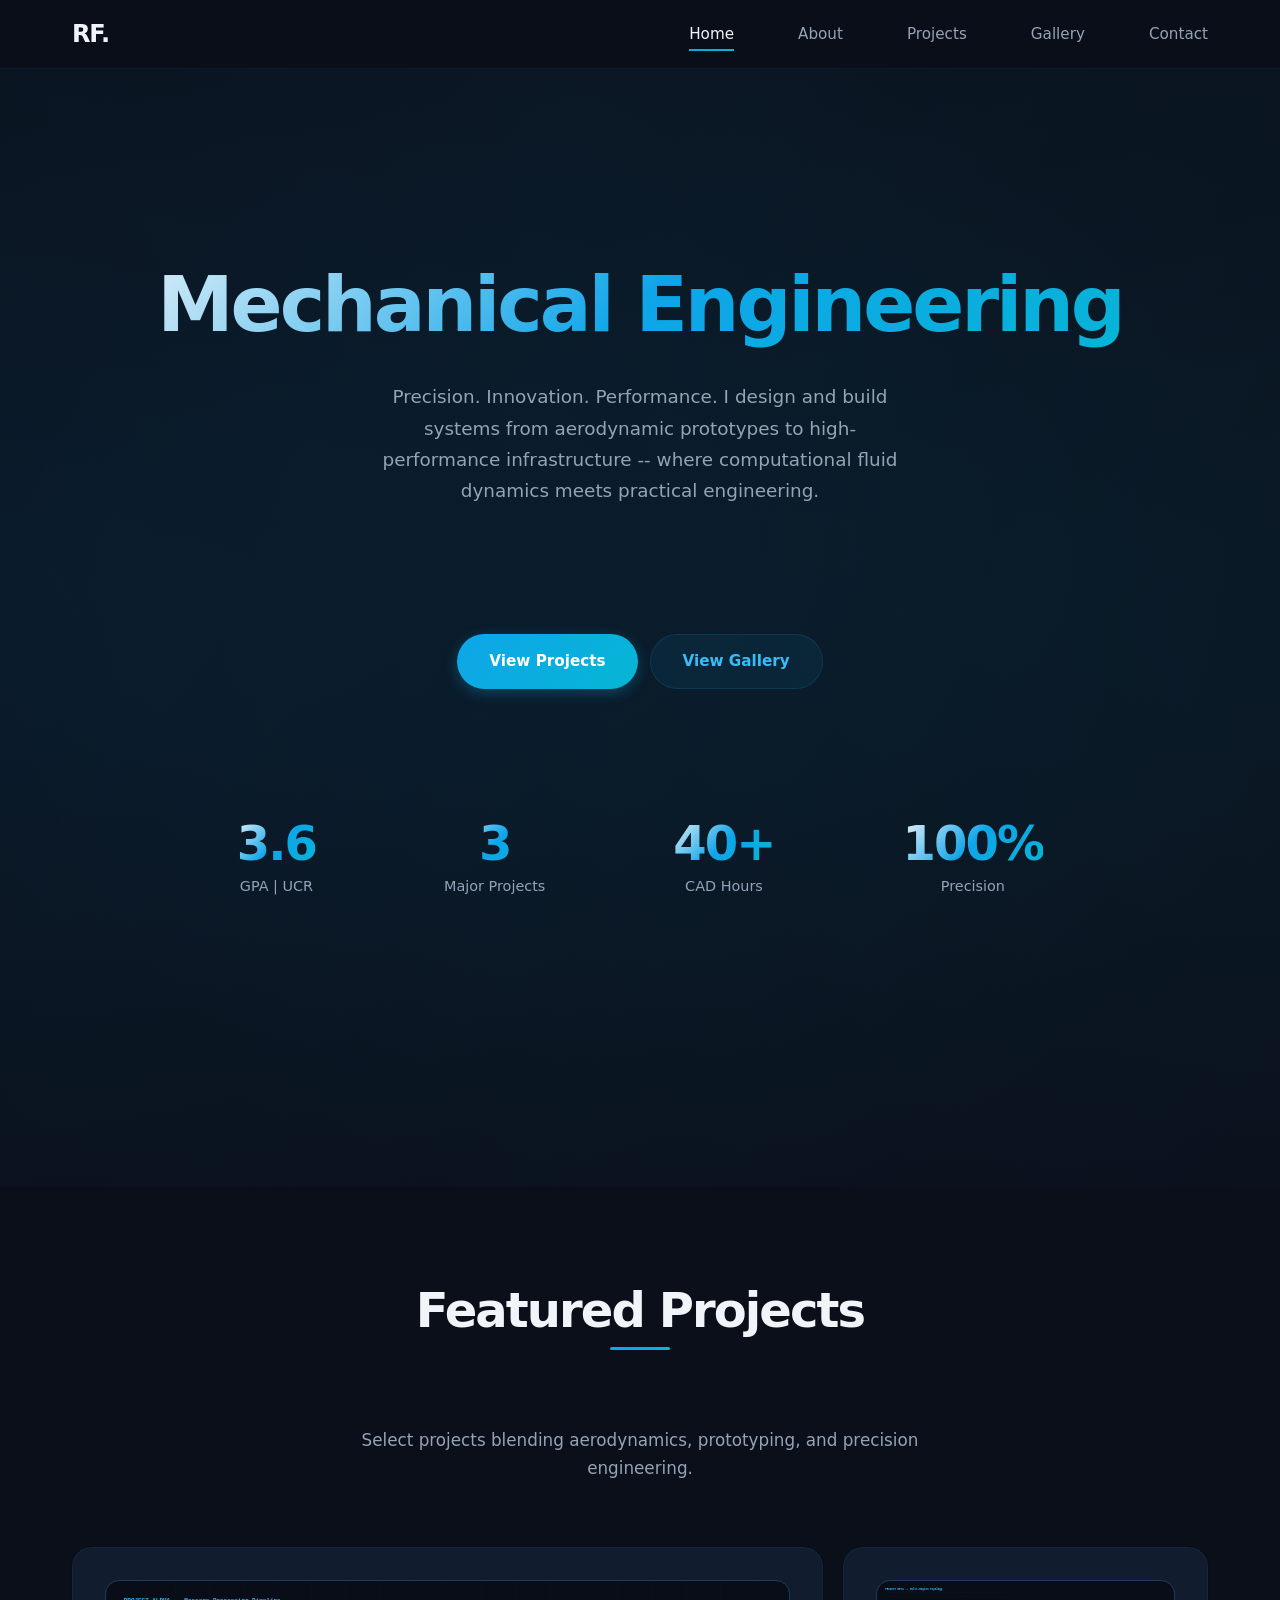
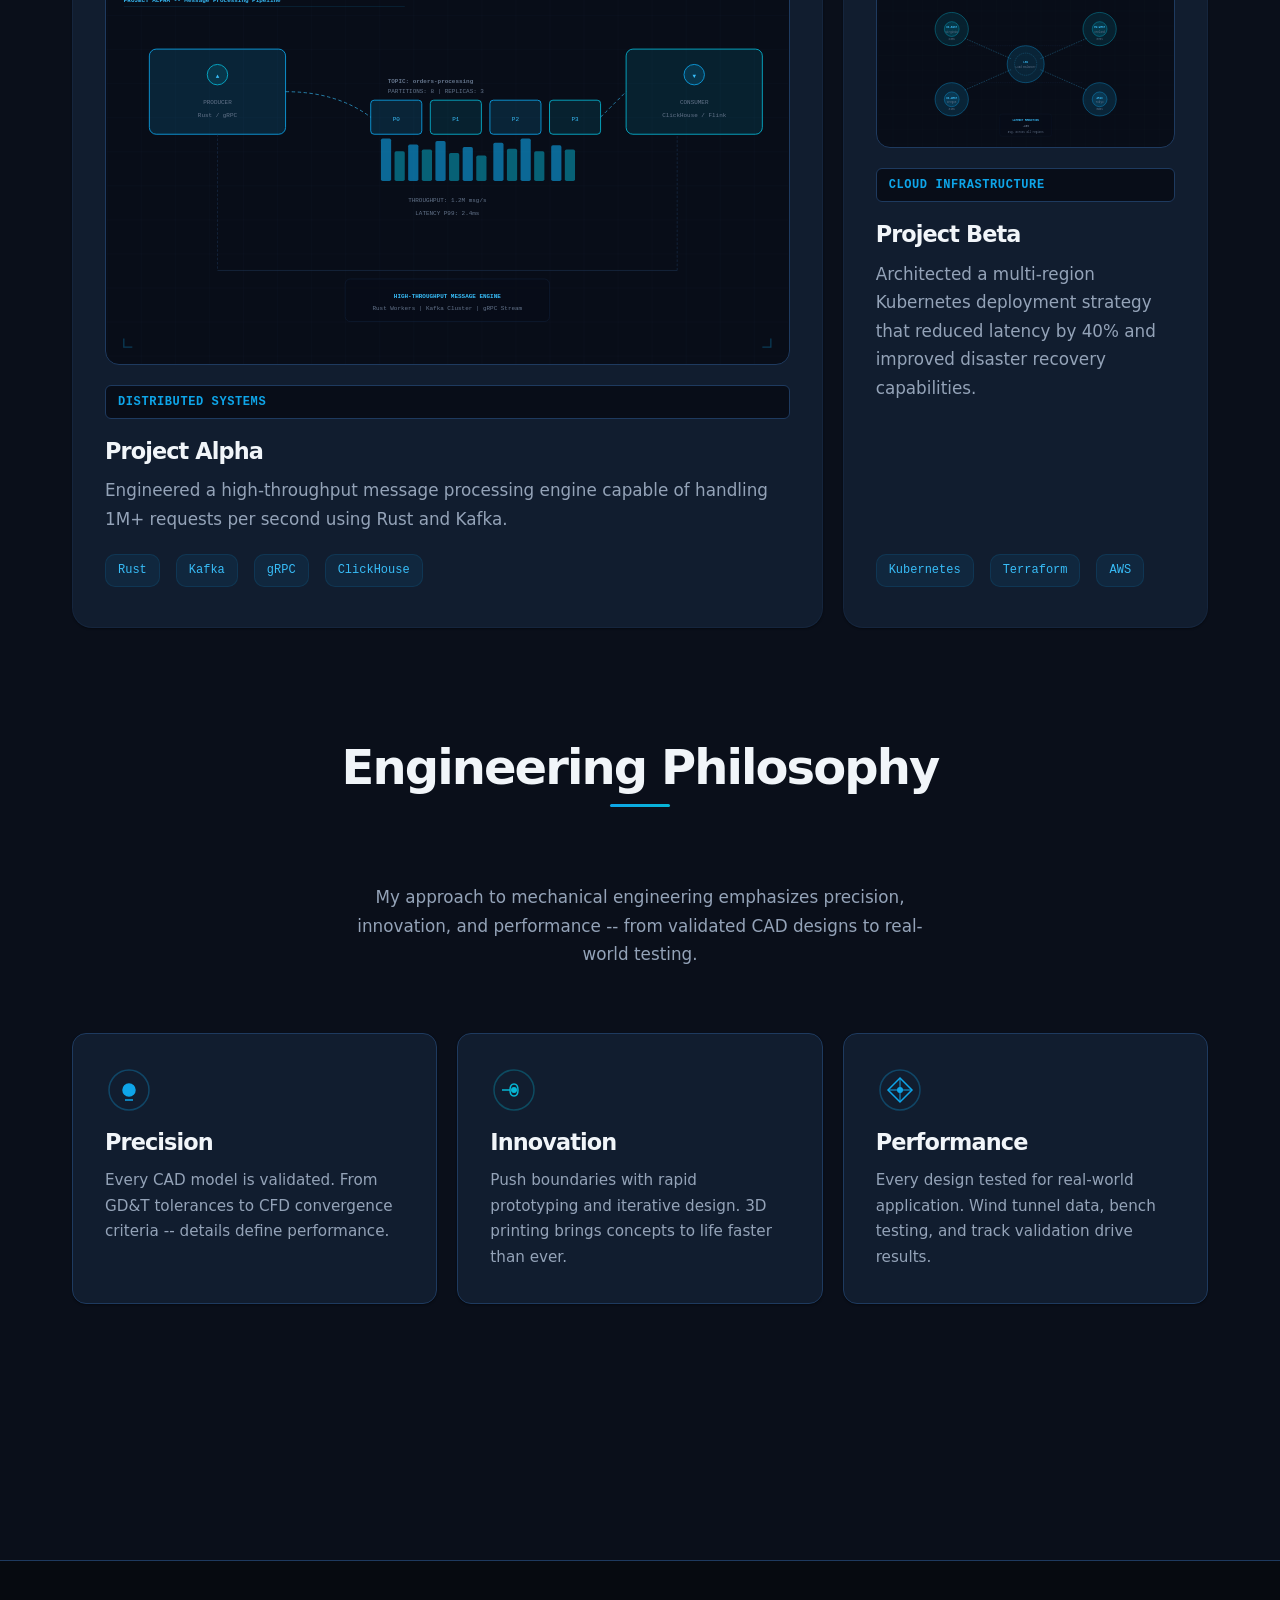
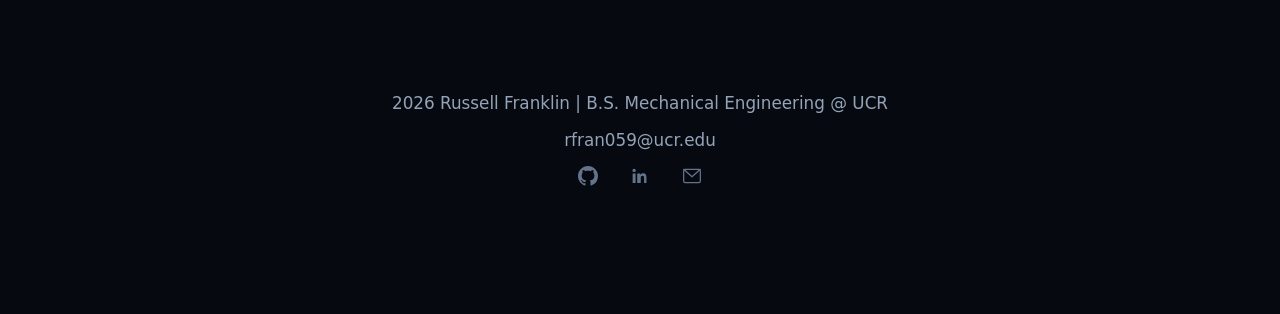
==== commit 091f146a: "Fix duplicate JavaScript scroll animation functions - Consolidate initScrollFadeIn() into initScroll" ====
--- a/index.html
+++ b/index.html
@@ -5,6 +5,7 @@
     <meta name="viewport" content="width=device-width, initial-scale=1.0">
     <meta name="description" content="Russell Franklin - Mechanical & Aerospace Engineering portfolio. Designing precision systems from aerodynamic prototypes to high-performance infrastructure.">
     <title>Russell Franklin | Mechanical Engineering</title>
+    <meta http-equiv="Content-Security-Policy" content="default-src 'self'; script-src 'self'; style-src 'self' 'unsafe-inline' https://fonts.googleapis.com; img-src 'self' data:; font-src 'self' https://fonts.gstatic.com;">
     <link rel="icon" type="image/svg+xml" href="data:image/svg+xml,<svg xmlns='http://www.w3.org/2000/svg' viewBox='0 0 100 100'><text y='.9em' font-size='90'>&#9881;</text></svg>">
     <link rel="stylesheet" href="css/styles.css">
     <link rel="preconnect" href="https://fonts.googleapis.com">
@@ -12,6 +13,7 @@
     <link href="https://fonts.googleapis.com/css2?family=Inter:wght@400;500;600;800&family=JetBrains+Mono:wght@400;500&display=swap" rel="stylesheet">
 </head>
 <body>
+    <a href="#main" class="skip-link">Skip to content</a>
     <header>
         <nav class="container">
             <a href="index.html" class="logo">RF.</a>
@@ -30,7 +32,7 @@
         </nav>
     </header>
 
-    <main class="page-home">
+    <main id="main" class="page-home">
         <section class="hero">
             <div class="container">
                 <h1>Mechanical Engineering</h1>
@@ -43,36 +45,36 @@
                 <div class="stats-row">
                     <div class="stat-item">
                         <div class="stat-number">3.6</div>
-                        <div class="stat-label">GPA | UCR</div>
+                        <div class="stat-label" aria-hidden="true">GPA | UCR</div>
                     </div>
                     <div class="stat-item">
                         <div class="stat-number">3</div>
-                        <div class="stat-label">Major Projects</div>
+                        <div class="stat-label" aria-hidden="true">Major Projects</div>
                     </div>
                     <div class="stat-item">
                         <div class="stat-number">40+</div>
-                        <div class="stat-label">CAD Hours</div>
+                        <div class="stat-label" aria-hidden="true">CAD Hours</div>
                     </div>
                     <div class="stat-item">
                         <div class="stat-number">100%</div>
-                        <div class="stat-label">Precision</div>
+                        <div class="stat-label" aria-hidden="true">Precision</div>
                     </div>
                 </div>
             </div>
         </section>
 
         <!-- Increased spacing after hero for better visual separation -->
-        <section class="container section-spaced" style="padding-top: 6rem;">
+        <section class="container section-spaced spacer-large">
             <div class="section-title">
                 <h2>Featured Projects</h2>
             </div>
-            <p class="text-center" style="max-width: 600px; margin: 0 auto 3rem auto;">
+            <p class="text-center featured-subtext">
                 Select projects blending aerodynamics, prototyping, and precision engineering.
             </p>
             <div class="bento-grid">
                 <div class="card grid-span-2">
                     <div class="project-illustration">
-                        <svg viewBox="0 0 800 450" xmlns="http://www.w3.org/2000/svg">
+                        <svg viewBox="0 0 800 450" xmlns="http://www.w3.org/2000/svg" aria-label="Engineering diagram showing message processing pipeline">
                             <!-- Grid background -->
                             <defs>
                                 <pattern id="grid1" width="40" height="40" patternUnits="userSpaceOnUse">
@@ -152,10 +154,10 @@
                             <path d="M 780 420 L 780 430 L 770 430" class="dwg-accent" stroke-width="1" opacity="0.3"/>
                         </svg>
                     </div>
-                    <span class="metric-badge" style="color: #4ade80;">Distributed Systems</span>
+                    <span class="metric-badge" aria-label="Distributed Systems badge">Distributed Systems</span>
                     <h3>Project Alpha</h3>
                     <p>Engineered a high-throughput message processing engine capable of handling 1M+ requests per second using Rust and Kafka.</p>
-                    <div style="display: flex; flex-wrap: wrap; gap: 0.5rem;">
+                    <div class="tech-stack">
                         <span class="tech-badge">Rust</span>
                         <span class="tech-badge">Kafka</span>
                         <span class="tech-badge">gRPC</span>
@@ -228,10 +230,10 @@
                             <text x="400" y="410" class="dwg-text" text-anchor="middle" font-size="6">avg. across all regions</text>
                         </svg>
                     </div>
-                    <span class="metric-badge" style="color: #60a5fa;">Cloud Infrastructure</span>
+                    <span class="metric-badge" aria-label="Cloud Infrastructure badge">Cloud Infrastructure</span>
                     <h3>Project Beta</h3>
                     <p>Architected a multi-region Kubernetes deployment strategy that reduced latency by 40% and improved disaster recovery capabilities.</p>
-                    <div style="display: flex; flex-wrap: wrap; gap: 0.5rem;">
+                    <div class="tech-stack">
                         <span class="tech-badge">Kubernetes</span>
                         <span class="tech-badge">Terraform</span>
                         <span class="tech-badge">AWS</span>
@@ -240,16 +242,16 @@
             </div>
         </section>
 
-        <section class="container" style="padding-top: 1rem;">
-            <div class="section-title" style="padding-top: 2rem;">
+        <section class="container spacing-small">
+            <div class="section-title title-spacing">
                 <h2>Engineering Philosophy</h2>
             </div>
-            <p class="text-center" style="max-width: 600px; margin: 0 auto 3rem auto;">
+            <p class="text-center feature-subtext">
                 My approach to mechanical engineering emphasizes precision, innovation, and performance -- from validated CAD designs to real-world testing.
             </p>
             <div class="bento-grid">
                 <div class="card feature-item">
-                    <svg width="48" height="48" viewBox="0 0 48 48" fill="none" xmlns="http://www.w3.org/2000/svg" style="margin-bottom: 1rem;">
+                    <svg class="feature-icon" width="48" height="48" viewBox="0 0 48 48" fill="none" xmlns="http://www.w3.org/2000/svg" aria-hidden="true">
                         <circle cx="24" cy="24" r="20" stroke="var(--color-accent)" stroke-width="1.5" opacity="0.3"/>
                         <line x1="24" y1="18" x2="24" y2="30" stroke="var(--color-accent)" stroke-width="1.5"/>
                         <line x1="20" y1="34" x2="28" y2="34" stroke="var(--color-accent)" stroke-width="1.5"/>
@@ -259,7 +261,7 @@
                     <p>Every CAD model is validated. From GD&T tolerances to CFD convergence criteria -- details define performance.</p>
                 </div>
                 <div class="card feature-item">
-                    <svg width="48" height="48" viewBox="0 0 48 48" fill="none" xmlns="http://www.w3.org/2000/svg" style="margin-bottom: 1rem;">
+                    <svg class="feature-icon" width="48" height="48" viewBox="0 0 48 48" fill="none" xmlns="http://www.w3.org/2000/svg" aria-hidden="true">
                         <circle cx="24" cy="24" r="20" stroke="var(--color-accent-teal)" stroke-width="1.5" opacity="0.3"/>
                         <path d="M12 24 L20 24 Q20 18 24 18 Q28 18 28 24 Q28 30 24 30 Q20 30 20 24 Z" stroke="var(--color-accent-teal)" stroke-width="1.5"/>
                         <circle cx="24" cy="24" r="3" fill="var(--color-accent-teal)"/>
@@ -268,7 +270,7 @@
                     <p>Push boundaries with rapid prototyping and iterative design. 3D printing brings concepts to life faster than ever.</p>
                 </div>
                 <div class="card feature-item">
-                    <svg width="48" height="48" viewBox="0 0 48 48" fill="none" xmlns="http://www.w3.org/2000/svg" style="margin-bottom: 1rem;">
+                    <svg class="feature-icon" width="48" height="48" viewBox="0 0 48 48" fill="none" xmlns="http://www.w3.org/2000/svg" aria-hidden="true">
                         <circle cx="24" cy="24" r="20" stroke="var(--color-accent)" stroke-width="1.5" opacity="0.3"/>
                         <path d="M12 24 L24 12 L36 24 L24 36 Z" stroke="var(--color-accent)" stroke-width="1.5"/>
                         <path d="M24 12 L24 36 M12 24 L36 24" stroke="var(--color-accent)" stroke-width="1"/>
@@ -280,13 +282,13 @@
             </div>
         </section>
 
-        <div style="height: 4rem;"></div>
+        <div class="spacer"></div>
     </main>
 
     <footer>
         <div class="container">
             <p>2026 Russell Franklin | B.S. Mechanical Engineering @ UCR</p>
-            <p style="color: var(--color-text-muted); margin: 0.5rem 0;">rfran059@ucr.edu</p>
+            <p class="footer-email">rfran059@ucr.edu</p>
             <div class="footer-links">
                 <a href="https://github.com/rfran059" target="_blank" rel="noopener noreferrer" aria-label="GitHub">
                     <svg width="20" height="20" viewBox="0 0 24 24" fill="currentColor" xmlns="http://www.w3.org/2000/svg">
--- a/css/styles.css
+++ b/css/styles.css
@@ -61,6 +61,27 @@
   --grid-gap-lg: 1.75rem;
 }
 
+/* Skip Link for Accessibility */
+.skip-link {
+  position: absolute;
+  top: -100%;
+  left: 0;
+  background: var(--color-accent);
+  color: white;
+  padding: 1rem 1.5rem;
+  z-index: 10000;
+  text-decoration: none;
+  font-weight: 600;
+  border-radius: 0 0 var(--radius-md) 0;
+  transition: top 0.3s;
+}
+
+.skip-link:focus {
+  top: 0;
+  outline: 3px solid white;
+  outline-offset: 2px;
+}
+
 /* Reset & Base */
 *,
 *::before,
@@ -131,6 +152,11 @@
   max-width: 1200px;
   margin: 0 auto;
   padding: 0 var(--spacing-lg);
+}
+
+/* Remove container max-width for contact page - allows wider layout */
+.page-contact .container {
+  max-width: none;
 }
 
 /* Header & Navigation */
@@ -275,42 +301,16 @@
   overflow: hidden;
 }
 
-.hero::before {
-  content: '';
-  position: absolute;
-  top: -50%;
-  left: -50%;
-  width: 200%;
-  height: 200%;
-  background:
-    radial-gradient(ellipse at 20% 50%, rgba(14, 165, 233, 0.08) 0%, transparent 50%),
-    radial-gradient(ellipse at 80% 50%, rgba(6, 182, 212, 0.06) 0%, transparent 50%),
-    radial-gradient(ellipse at 50% 20%, rgba(14, 165, 233, 0.04) 0%, transparent 60%);
-  animation: aurora 20s ease-in-out infinite;
-  z-index: -1;
-}
-
-@keyframes aurora {
-  0%, 100% { transform: translate(0, 0) rotate(0deg); }
-  25% { transform: translate(2%, -3%) rotate(2deg); }
-  50% { transform: translate(-2%, 2%) rotate(-1deg); }
-  75% { transform: translate(3%, 1%) rotate(1deg); }
-}
-
+/* Hero h1 with gradient text - animated on home page */
 .hero h1 {
   background: var(--gradient-text);
   -webkit-background-clip: text;
   -webkit-text-fill-color: transparent;
   background-clip: text;
   background-size: 200% 200%;
-  animation: gradientShift 8s ease-in-out infinite;
+  background-position: 0% 50%;
   margin-bottom: var(--spacing-lg);
   letter-spacing: -0.04em;
-}
-
-@keyframes gradientShift {
-  0%, 100% { background-position: 0% 50%; }
-  50% { background-position: 100% 50%; }
 }
 
 .hero p {
@@ -321,20 +321,13 @@
   color: var(--color-text-muted);
 }
 
-/* Disable mouse-follow effect on hero text */
-.hero h1 {
+/* Non-home page hero h1 - no animation */
+body:not(.page-home) .hero h1 {
+  animation: none;
   background: var(--gradient-text);
   -webkit-background-clip: text;
   -webkit-text-fill-color: transparent;
   background-clip: text;
-  background-size: 200% 200%;
-  animation: none;
-  letter-spacing: -0.04em;
-}
-
-@keyframes gradientShift {
-  0%, 100% { background-position: 0% 50%; }
-  50% { background-position: 100% 50%; }
 }
 
 /* Button Styles */
@@ -397,9 +390,17 @@
   flex-wrap: wrap;
 }
 
-/* Section Padding */
+/* Section Padding - Unified rule */
 section {
   padding: var(--spacing-2xl) 0;
+}
+
+/* Non-home pages use smaller section padding */
+.page-about section,
+.page-projects section,
+.page-gallery section,
+.page-contact section {
+  padding: var(--spacing-xl) 0;
 }
 
 /* Increase spacing after hero for non-home pages (main content sections) */
@@ -416,13 +417,54 @@
   padding-top: calc(var(--spacing-2xl) * 2);
 }
 
-/* Home page hero - smooth gradient fade across entire home page */
-.hero::before {
+/* Home page body - smooth gradient fade from top to bottom */
+.page-home body {
   background:
     radial-gradient(ellipse at 20% 50%, rgba(14, 165, 233, 0.08) 0%, transparent 50%),
     radial-gradient(ellipse at 80% 50%, rgba(6, 182, 212, 0.06) 0%, transparent 50%),
     radial-gradient(ellipse at 50% 20%, rgba(14, 165, 233, 0.04) 0%, transparent 60%),
-    linear-gradient(to bottom, rgba(10, 15, 26, 0) 0%, rgba(10, 15, 26, 0.2) 30%, rgba(10, 15, 26, 1) 90%, rgba(10, 15, 26, 1) 100%);
+    linear-gradient(to bottom, #0a0f1a 0%, #0a0f1a 35%, #0f1a2e 50%, #0a0f1a 95%, #060a10 100%);
+}
+
+/* Home page hero - add aurora animation */
+.page-home .hero h1 {
+  animation: gradientShift 8s ease-in-out infinite;
+}
+
+@keyframes gradientShift {
+  0%, 100% { background-position: 0% 50%; }
+  50% { background-position: 100% 50%; }
+}
+
+.page-home .hero::before {
+  content: '';
+  position: absolute;
+  top: -50%;
+  left: -50%;
+  width: 200%;
+  height: 200%;
+  background:
+    radial-gradient(ellipse at 20% 50%, rgba(14, 165, 233, 0.08) 0%, transparent 50%),
+    radial-gradient(ellipse at 80% 50%, rgba(6, 182, 212, 0.06) 0%, transparent 50%),
+    radial-gradient(ellipse at 50% 20%, rgba(14, 165, 233, 0.04) 0%, transparent 60%);
+  animation: aurora 20s ease-in-out infinite;
+  z-index: -1;
+}
+
+/* Aurora effect for non-home pages */
+body:not(.page-home) .hero::before {
+  content: '';
+  position: absolute;
+  top: -50%;
+  left: -50%;
+  width: 200%;
+  height: 200%;
+  background:
+    radial-gradient(ellipse at 20% 50%, rgba(14, 165, 233, 0.08) 0%, transparent 50%),
+    radial-gradient(ellipse at 80% 50%, rgba(6, 182, 212, 0.06) 0%, transparent 50%),
+    radial-gradient(ellipse at 50% 20%, rgba(14, 165, 233, 0.04) 0%, transparent 60%);
+  animation: aurora 20s ease-in-out infinite;
+  z-index: -1;
 }
 
 /* Bento Grid Layout */
@@ -433,15 +475,11 @@
   margin: var(--spacing-xl) 0;
 }
 
-/* Two-column bento layout for about page */
+/* About page - two rows with staggered layout */
 .bento-grid.about-layout {
+  display: grid;
   grid-template-columns: 1fr 1fr;
   gap: var(--grid-gap);
-}
-
-/* Ensure main text panel spans full width on about page */
-.card.main-text-panel {
-  grid-column: span 2;
 }
 
 /* Main text panel content styling */
@@ -474,13 +512,10 @@
   font-weight: 600;
 }
 
-@media (max-width: 900px) {
+/* Mobile: Stack bento grid cards vertically */
+@media (max-width: 768px) {
   .bento-grid.about-layout {
     grid-template-columns: 1fr;
-  }
-
-  .card.main-text-panel {
-    grid-column: span 1;
   }
 }
 
@@ -616,7 +651,7 @@
 }
 
 .status-production {
-  background: rgba(16, 185, 129, 0.15);
+  background: rgba(16, 185, 129, 0.25); /* Increased opacity for better contrast */
   color: #4ade80;
   border: 1px solid rgba(16, 185, 129, 0.3);
 }
@@ -662,7 +697,7 @@
   transform: translateY(0);
 }
 
-/* About Page Timeline */
+/* About Description Panel - Unified styles (removed duplicate at line 794) */
 .timeline {
   position: relative;
   padding: var(--spacing-lg) 0;
@@ -716,49 +751,6 @@
   color: var(--color-text-muted);
 }
 
-/* About page bento grid layout - 2x2 grid */
-.bento-grid.about-layout {
-  display: grid;
-  grid-template-columns: 1fr 1fr;
-  gap: var(--grid-gap);
-}
-
-/* Overview panel - full width at top of about page */
-.card.main-text-panel {
-  grid-column: span 2;
-}
-
-/* Skills panel */
-.skills-panel {
-  overflow: hidden;
-}
-
-.skills-panel .skills-category {
-  margin-bottom: 1.25rem;
-}
-
-.skills-panel .skills-category:last-child {
-  margin-bottom: 0;
-}
-
-.skills-panel .skills-category h4 {
-  font-size: 0.85rem;
-  margin-bottom: 0.5rem;
-  text-transform: uppercase;
-  color: var(--color-text-subtle);
-  letter-spacing: 0.05em;
-}
-
-.skills-panel .skills-category div {
-  display: flex;
-  flex-wrap: wrap;
-  gap: 0.5rem;
-}
-
-.skills-panel .skills-category div span {
-  white-space: nowrap;
-}
-
 /* Beyond Engineering panel styling */
 .about-interests {
   padding: 0;
@@ -789,17 +781,6 @@
   font-size: 0.9rem;
   margin-bottom: 0;
   color: var(--color-text-muted);
-}
-
-/* Responsive: stack cards on mobile */
-@media (max-width: 900px) {
-  .bento-grid.about-layout {
-    grid-template-columns: 1fr;
-  }
-
-  .card.main-text-panel {
-    grid-column: span 1;
-  }
 }
 
 /* Standard paragraph styles for all pages except home */
@@ -827,12 +808,8 @@
   color: var(--color-text-main);
 }
 
-/* Gallery page h1 in section-title should be same size as other h1 titles (1.5rem) */
-.page-gallery .section-title h1 {
-  font-size: 1.5rem;
-  line-height: 1.4;
-  color: var(--color-text-main);
-}
+/* Gallery page section-title uses default h2 styling (same as contact and other pages) */
+/* No override needed - h2 inherits clamp(2rem, 4vw, 3rem) from base styles */
 
 .page-about .main-text-panel p,
 .page-projects .main-text-panel p,
@@ -842,75 +819,13 @@
   line-height: 1.7;
 }
 
-/* Skills panel - use rectangular bubbles instead of circular */
-.tech-badge {
-  display: inline-flex;
-  align-items: center;
-  background: rgba(14, 165, 233, 0.08);
-  color: var(--color-accent-light);
-  font-family: var(--font-mono);
-  font-size: 0.75rem;
-  font-weight: 500;
-  padding: 0.35rem 0.75rem;
-  border-radius: var(--radius-md); /* Changed from radius-full to rectangular */
-  border: 1px solid rgba(14, 165, 233, 0.12);
-  margin-right: 0.5rem;
-  margin-bottom: 0.5rem;
-  white-space: nowrap;
-}
-
-/* About page - two-column bento layout */
-.bento-grid.about-layout {
-  grid-template-columns: 1fr 1fr;
-  gap: var(--grid-gap);
-}
-
-/* Ensure main text panel spans full width on about page */
-.card.main-text-panel {
-  grid-column: span 2;
-}
-
-/* Main text panel content styling */
-.about-description {
-  padding: var(--spacing-md) 0;
-}
-
-.about-description p {
-  margin-bottom: var(--spacing-md);
-  font-size: 1.05rem;
-  line-height: 1.7;
-}
-
-.about-description p:last-child {
-  margin-bottom: 0;
-}
-
-.about-description > p:last-child::before {
-  content: '';
-  display: block;
-  margin-top: 1.25rem;
-  width: 40px;
-  height: 3px;
-  background: var(--gradient-accent);
-  border-radius: 2px;
-}
-
-.about-description strong {
-  color: var(--color-text-main);
-  font-weight: 600;
-}
-
-@media (max-width: 900px) {
-  .bento-grid.about-layout {
-    grid-template-columns: 1fr;
-  }
-
-  .card.main-text-panel {
-    grid-column: span 1;
-  }
-}
-
 /* Gallery - ensure horizontal scroll is always enforced */
+/* Gallery Section - visible without animation */
+.gallery-section {
+  opacity: 1;
+  transform: none;
+}
+
 .gallery-container {
   display: flex;
   overflow-x: auto;
@@ -938,28 +853,7 @@
 }
 
 
-/* Standard section spacing for all pages except home */
-.page-about section,
-.page-projects section,
-.page-gallery section,
-.page-contact section {
-  padding: var(--spacing-xl) 0;
-}
-
-/* Home page keeps larger section padding */
-.hero + .container.section-spaced,
-.hero + section {
-  padding-top: var(--spacing-2xl);
-  padding-bottom: var(--spacing-2xl);
-}
-
-/* Make home page hero extend further with cyan gradient */
-.hero {
-  min-height: 100vh;
-  display: flex;
-  flex-direction: column;
-  justify-content: center;
-}
+/* Standard section spacing - already defined above */
 
 .hero::before {
   content: '';
@@ -1001,6 +895,22 @@
   }
 }
 
+/* Feature Icons */
+.feature-icon {
+  margin-bottom: 1rem;
+}
+
+/* Feature Subtext */
+.feature-subtext {
+  max-width: 600px;
+  margin: 0 auto 3rem auto;
+}
+
+/* Spacer utility */
+.spacer {
+  height: 4rem;
+}
+
 /* Feature Grid */
 .feature-grid {
   display: grid;
@@ -1033,16 +943,7 @@
 }
 
 /* Contact Section */
-/* Standard contact card styling for non-home pages */
-.page-contact .card p,
-.page-about .card p,
-.page-projects .card p,
-.page-gallery .card p {
-  font-size: 1.05rem;
-  line-height: 1.7;
-  margin-bottom: var(--spacing-md);
-}
-
+/* Standard contact card heading for non-home pages */
 .page-contact .card h3,
 .page-about .card h3,
 .page-projects .card h3,
@@ -1052,7 +953,7 @@
   margin-bottom: var(--spacing-sm);
 }
 
-/* Contact Section Layout - split cards and form side by side */
+/* Contact Section Layout - cards on left, form on right */
 .contact-section-layout {
   display: grid;
   grid-template-columns: 1fr 1fr;
@@ -1060,36 +961,115 @@
   margin-bottom: var(--spacing-xl);
 }
 
-/* Contact Cards */
+/* Contact cards container - uses grid layout parent for side-by-side with form */
 .contact-cards {
-  display: grid;
-  gap: var(--grid-gap);
-}
-
-/* Two-column bento grid layout for contact cards */
-.contact-cards.bento {
-  grid-template-columns: repeat(2, 1fr);
+  display: flex;
+  flex-direction: column;
+  gap: var(--spacing-sm);
+  width: 100%;
+  max-width: 80%;
+}
+
+/* Flat rectangular contact cards - skinnier, stacked vertically, non-interactive */
+.contact-card {
+  display: flex;
+  flex-direction: column;
+  gap: var(--spacing-sm);
+  padding: 1rem;
+  background: var(--color-surface);
+  border: 1px solid rgba(30, 58, 95, 0.3);
+  border-radius: var(--radius-lg);
+  min-height: auto;
+  text-align: center;
+  align-items: center;
+}
+
+.contact-card .metric-badge {
+  display: block;
+  width: 100%;
+  margin-bottom: 0.25rem;
+}
+
+/* Contact form - full width container */
+.contact-form {
+  width: 100%;
+  max-width: 100%;
+  margin: 0 auto;
+}
+
+/* Form submit button pushed to bottom */
+.form-submit-area {
+  margin-top: auto;
+  padding-top: var(--spacing-md);
 }
 
 @media (max-width: 768px) {
   .contact-section-layout {
     grid-template-columns: 1fr;
+    gap: var(--spacing-lg);
   }
 
   .contact-cards {
-    grid-template-columns: 1fr;
-  }
-}
-
-/* Contact Form Wrapper */
-.contact-form-wrapper {
-  margin-top: var(--spacing-lg);
-}
-
-.contact-form {
-  max-width: 600px;
-  margin: 0 auto;
-}
+    flex-direction: row;
+    flex-wrap: wrap;
+    gap: var(--spacing-sm);
+  }
+
+  .contact-card {
+    flex: 1 1 calc(50% - var(--spacing-sm) / 2);
+    padding: var(--spacing-sm) var(--spacing-md);
+  }
+
+  .contact-card .btn-text {
+    font-size: 0.85rem;
+  }
+}
+
+
+.contact-form .form-group {
+  margin-bottom: 0;
+}
+
+.contact-form label {
+  font-size: 0.9rem;
+  font-weight: 500;
+  color: var(--color-text-muted);
+  display: block;
+  margin-bottom: 0.5rem;
+}
+
+.contact-form input,
+.contact-form textarea,
+.contact-form select {
+  width: 100%;
+  padding: 0.85rem 1.5rem; /* Widen padding for larger text boxes */
+  background: var(--color-surface);
+  border: 1px solid var(--color-border);
+  border-radius: var(--radius-md);
+  color: var(--color-text-main);
+  font-family: var(--font-main);
+  font-size: 1rem;
+  transition: border-color var(--transition-fast), box-shadow var(--transition-fast);
+}
+
+.contact-form input:focus,
+.contact-form textarea:focus,
+.contact-form select:focus {
+  outline: none;
+  border-color: var(--color-accent);
+  box-shadow: 0 0 0 3px rgba(14, 165, 233, 0.1);
+}
+
+.contact-form textarea {
+  min-height: 150px; /* Taller textarea */
+  resize: vertical;
+}
+
+.contact-form input::placeholder,
+.contact-form textarea::placeholder {
+  color: var(--color-text-subtle);
+}
+/* Removed duplicate .contact-form max-width/margin definition at line 1049-1052 */
 
 /* Footer */
 footer {
@@ -1110,12 +1090,14 @@
 .section-title {
   text-align: center;
   margin-bottom: var(--spacing-xl);
+  margin-top: 0;
 }
 
 .section-title h2 {
   position: relative;
   display: inline-block;
   padding-bottom: 0.75rem;
+  margin-bottom: var(--spacing-sm);
 }
 
 .section-title h2::after {
@@ -1128,6 +1110,47 @@
   height: 3px;
   background: var(--gradient-accent);
   border-radius: 2px;
+}
+
+/* Subtext spacing - applies to all pages (elements after section-title) */
+/* For pages where p is direct child of .section-title (like projects.html) */
+.section-title > p {
+  margin-top: var(--spacing-2xl);
+  margin-bottom: var(--spacing-lg);
+  display: block;
+  max-width: 600px;
+  margin-left: auto;
+  margin-right: auto;
+  text-align: center;
+}
+
+/* For pages where p is direct child of section (like contact.html) */
+.section-title ~ section > p {
+  margin-top: var(--spacing-2xl);
+  margin-bottom: var(--spacing-lg);
+  display: block;
+  max-width: 600px;
+  margin-left: auto;
+  margin-right: auto;
+  text-align: center;
+}
+
+/* Gallery hero subtext - no extra margin (uses different spacing) */
+.page-gallery .gallery-hero .container p {
+  margin-top: 0;
+  margin-bottom: var(--spacing-md);
+}
+
+/* Gallery hero subtext - no extra margin (uses different spacing) */
+.page-gallery .gallery-hero .container p {
+  margin-top: 0;
+  margin-bottom: var(--spacing-md);
+}
+
+/* Gallery hero subtext - no extra margin (uses different spacing) */
+.page-gallery .gallery-hero .container p {
+  margin-top: 0;
+  margin-bottom: var(--spacing-md);
 }
 
 /* Stats Row */
@@ -1196,56 +1219,7 @@
 .dwg-accent-text { fill: var(--color-accent-light); font-family: 'JetBrains Mono', monospace; font-size: 7px; }
 .dwg-bar { fill: rgba(14, 165, 233, 0.6); }
 .dwg-bar-teal { fill: rgba(6, 182, 212, 0.5); }
-
-/* Contact Form */
-.contact-form {
-  max-width: 560px;
-  margin: var(--spacing-2xl) auto 0;
-}
-
-.form-group {
-  margin-bottom: 1.25rem;
-}
-
-.form-group label {
-  display: block;
-  font-size: 0.9rem;
-  font-weight: 500;
-  color: var(--color-text-muted);
-  margin-bottom: 0.5rem;
-}
-
-.form-group input,
-.form-group textarea,
-.form-group select {
-  width: 100%;
-  padding: 0.85rem 1rem;
-  background: var(--color-surface);
-  border: 1px solid var(--color-border);
-  border-radius: var(--radius-md);
-  color: var(--color-text-main);
-  font-family: var(--font-main);
-  font-size: 1rem;
-  transition: border-color var(--transition-fast), box-shadow var(--transition-fast);
-}
-
-.form-group input:focus,
-.form-group textarea:focus,
-.form-group select:focus {
-  outline: none;
-  border-color: var(--color-accent);
-  box-shadow: 0 0 0 3px rgba(14, 165, 233, 0.1);
-}
-
-.form-group textarea {
-  min-height: 140px;
-  resize: vertical;
-}
-
-.form-group input::placeholder,
-.form-group textarea::placeholder {
-  color: var(--color-text-subtle);
-}
+/* Duplicate .form-group styles removed - contact-form styles already define these */
 
 .form-success {
   display: none;
@@ -1262,6 +1236,211 @@
   display: block;
 }
 
+/* Form Error Styles */
+.form-error {
+  display: none;
+  padding: 1rem;
+  margin-bottom: 1rem;
+  background: rgba(239, 68, 68, 0.1);
+  border: 1px solid rgba(239, 68, 68, 0.3);
+  border-radius: var(--radius-md);
+  color: #f87171;
+  font-weight: 500;
+  text-align: center;
+}
+
+.form-error.show {
+  display: block;
+}
+
+/* Gallery Page Inline Styles - moved from gallery.html */
+.gallery-page {
+  padding: 0;
+}
+
+.gallery-hero {
+  padding: 6rem 0 4rem 0;
+  text-align: center;
+}
+
+.gallery-hero p {
+  font-size: 1.05rem;
+  line-height: 1.7;
+  color: var(--color-text-muted);
+}
+
+.gallery-nav {
+  display: flex;
+  justify-content: center;
+  gap: var(--spacing-md);
+  padding: var(--spacing-sm) 0;
+}
+
+.nav-button {
+  width: 44px;
+  height: 44px;
+  border-radius: 50%;
+  background: var(--color-surface);
+  border: 1px solid var(--color-border);
+  color: var(--color-text-main);
+  cursor: pointer;
+  display: flex;
+  align-items: center;
+  justify-content: center;
+  transition: all var(--transition-fast);
+  flex-shrink: 0;
+}
+
+.nav-button:hover {
+  background: var(--color-accent);
+  border-color: var(--color-accent);
+}
+
+.nav-button:active {
+  transform: scale(0.95);
+}
+
+.nav-button svg {
+  width: 20px;
+  height: 20px;
+}
+
+/* About Page Layout Classes */
+.about-grid {
+  grid-template-columns: 1fr 1fr;
+  grid-auto-rows: minmax(100px, auto);
+}
+
+.about-full-card {
+  grid-column: 1 / 3;
+}
+
+.about-heading {
+  margin-bottom: 1.5rem;
+  font-size: 1.5rem;
+  line-height: 1.4;
+  color: var(--color-text-main);
+}
+
+.about-category h4 {
+  margin-bottom: 0.5rem;
+  font-size: 0.9rem;
+  text-transform: uppercase;
+  color: var(--color-text-subtle);
+  letter-spacing: 0.05em;
+}
+
+.about-flex-row {
+  display: flex;
+  flex-wrap: wrap;
+  gap: 0.5rem;
+  width: 100%;
+}
+
+.about-timeline-icon {
+  position: absolute;
+  left: 4px;
+  top: 2px;
+  width: 24px;
+  height: 24px;
+  background: rgba(6, 182, 212, 0.1);
+  border-radius: 6px;
+  display: flex;
+  align-items: center;
+  justify-content: center;
+}
+
+.about-timeline-icon.accent {
+  background: rgba(14, 165, 233, 0.1);
+}
+
+.about-timeline-p {
+  margin: 0.5rem 0 0 0;
+}
+
+.about-timeline-p.short {
+  color: var(--color-text-muted);
+  font-size: 0.85rem;
+}
+
+.about-timeline-p.very-short {
+  color: var(--color-text-subtle);
+  font-size: 0.75rem;
+}
+
+.about-division {
+  margin-bottom: var(--spacing-md);
+}
+
+.about-division:last-of-type {
+  border-bottom: none;
+}
+
+.about-division:last-child {
+  padding-bottom: 0;
+}
+
+.about-interest-strong {
+  color: var(--color-text-main);
+  font-weight: 600;
+  display: block;
+  margin-bottom: 0.25rem;
+}
+
+.about-interest-p {
+  font-size: 0.9rem;
+  margin-bottom: 0;
+  color: var(--color-text-muted);
+}
+
+.about-section {
+  padding: var(--spacing-md) 0;
+}
+
+/* Tech Stack */
+.tech-stack {
+  display: flex;
+  flex-wrap: wrap;
+  gap: 0.5rem;
+}
+
+/* Featured Subtext */
+.featured-subtext,
+.feature-subtext {
+  max-width: 600px;
+  margin: 0 auto 3rem auto;
+  text-align: center;
+  width: 100%;
+  margin-left: auto;
+  margin-right: auto;
+}
+
+/* Ensure subtext stays centered in bento-grid containers */
+.bento-grid ~ .container > .section-spaced ~ .featured-subtext,
+.bento-grid ~ .container > .section-spaced ~ .feature-subtext {
+  margin-left: 0;
+  margin-right: 0;
+}
+
+/* Section Spacing */
+.spacer-large {
+  padding-top: 6rem !important;
+}
+
+.spacing-small {
+  padding-top: 1rem !important;
+}
+
+.title-spacing {
+  padding-top: 2rem !important;
+}
+
+/* Footer Email */
+.footer-email {
+  color: var(--color-text-muted);
+  margin: 0.5rem 0;
+}
+
 /* Footer Social Links */
 .footer-links {
   display: flex;
@@ -1317,10 +1496,6 @@
     grid-template-columns: 1fr;
   }
 
-  .contact-cards {
-    grid-template-columns: 1fr;
-  }
-
   section {
     padding: var(--spacing-xl) 0;
   }
@@ -1425,48 +1600,6 @@
   line-height: 1.7;
   color: var(--color-text-muted);
 }
-
-.gallery-hero {
-  padding: 8rem 0 6rem 0;
-  text-align: center;
-}
-
-.gallery-container {
-  display: flex;
-  overflow-x: auto;
-  overflow-y: hidden;
-  gap: var(--spacing-md);
-  padding: var(--spacing-lg) var(--spacing-lg) var(--spacing-2xl) var(--spacing-lg);
-  scroll-snap-type: x mandatory;
-  -webkit-overflow-scrolling: touch;
-  scrollbar-width: none;
-  flex-wrap: nowrap;
-}
-
-.gallery-container::-webkit-scrollbar {
-  display: none;
-}
-
-/* Ensure horizontal scroll is always enforced on all screen sizes */
-@media (min-width: 768px) {
-  .gallery-container {
-    justify-content: flex-start;
-    overflow-x: auto;
-    overflow-y: hidden;
-  }
-}
-
-@media (min-width: 2000px) {
-  .gallery-container {
-    justify-content: flex-start;
-    flex-wrap: nowrap;
-    scroll-snap-type: x mandatory;
-    overflow-x: auto;
-    overflow-y: hidden;
-  }
-}
-
-/* Gallery panel styles are now in gallery.html inline styles */
 
 .gallery-panel:hover {
   transform: translateY(-4px);
@@ -1538,34 +1671,6 @@
 
 .scroll-hint::before {
   content: '💡 ';
-}
-
-/* Enhanced Parallax Hero */
-.hero {
-  position: relative;
-  overflow: hidden;
-}
-
-.hero::before {
-  content: '';
-  position: absolute;
-  top: -50%;
-  left: -50%;
-  width: 200%;
-  height: 200%;
-  background:
-    radial-gradient(ellipse at 20% 50%, rgba(14, 165, 233, 0.08) 0%, transparent 50%),
-    radial-gradient(ellipse at 80% 50%, rgba(6, 182, 212, 0.06) 0%, transparent 50%),
-    radial-gradient(ellipse at 50% 20%, rgba(14, 165, 233, 0.04) 0%, transparent 60%);
-  animation: aurora 20s ease-in-out infinite;
-  z-index: -1;
-}
-
-@keyframes aurora {
-  0%, 100% { transform: translate(0, 0) rotate(0deg); }
-  25% { transform: translate(2%, -3%) rotate(2deg); }
-  50% { transform: translate(-2%, 2%) rotate(-1deg); }
-  75% { transform: translate(3%, 1%) rotate(1deg); }
 }
 
 /* Smooth Fade-in on Scroll */
